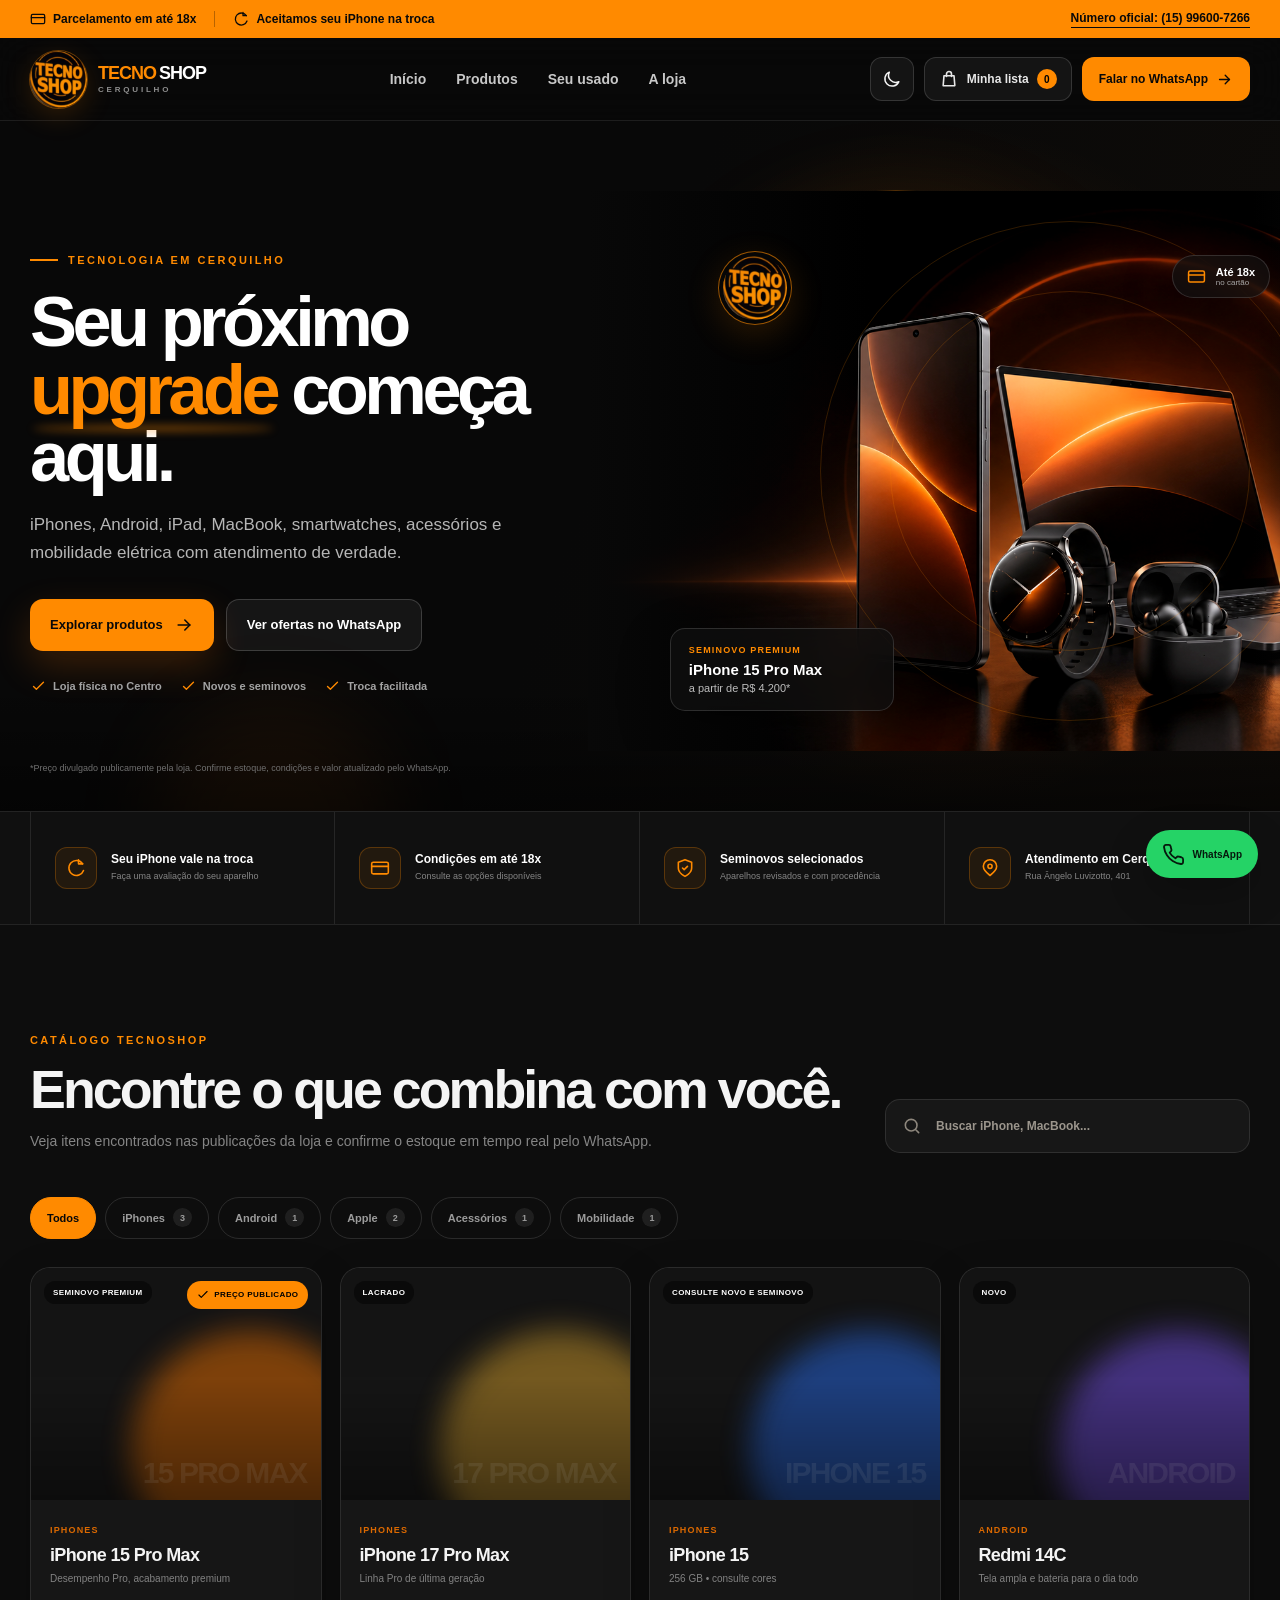
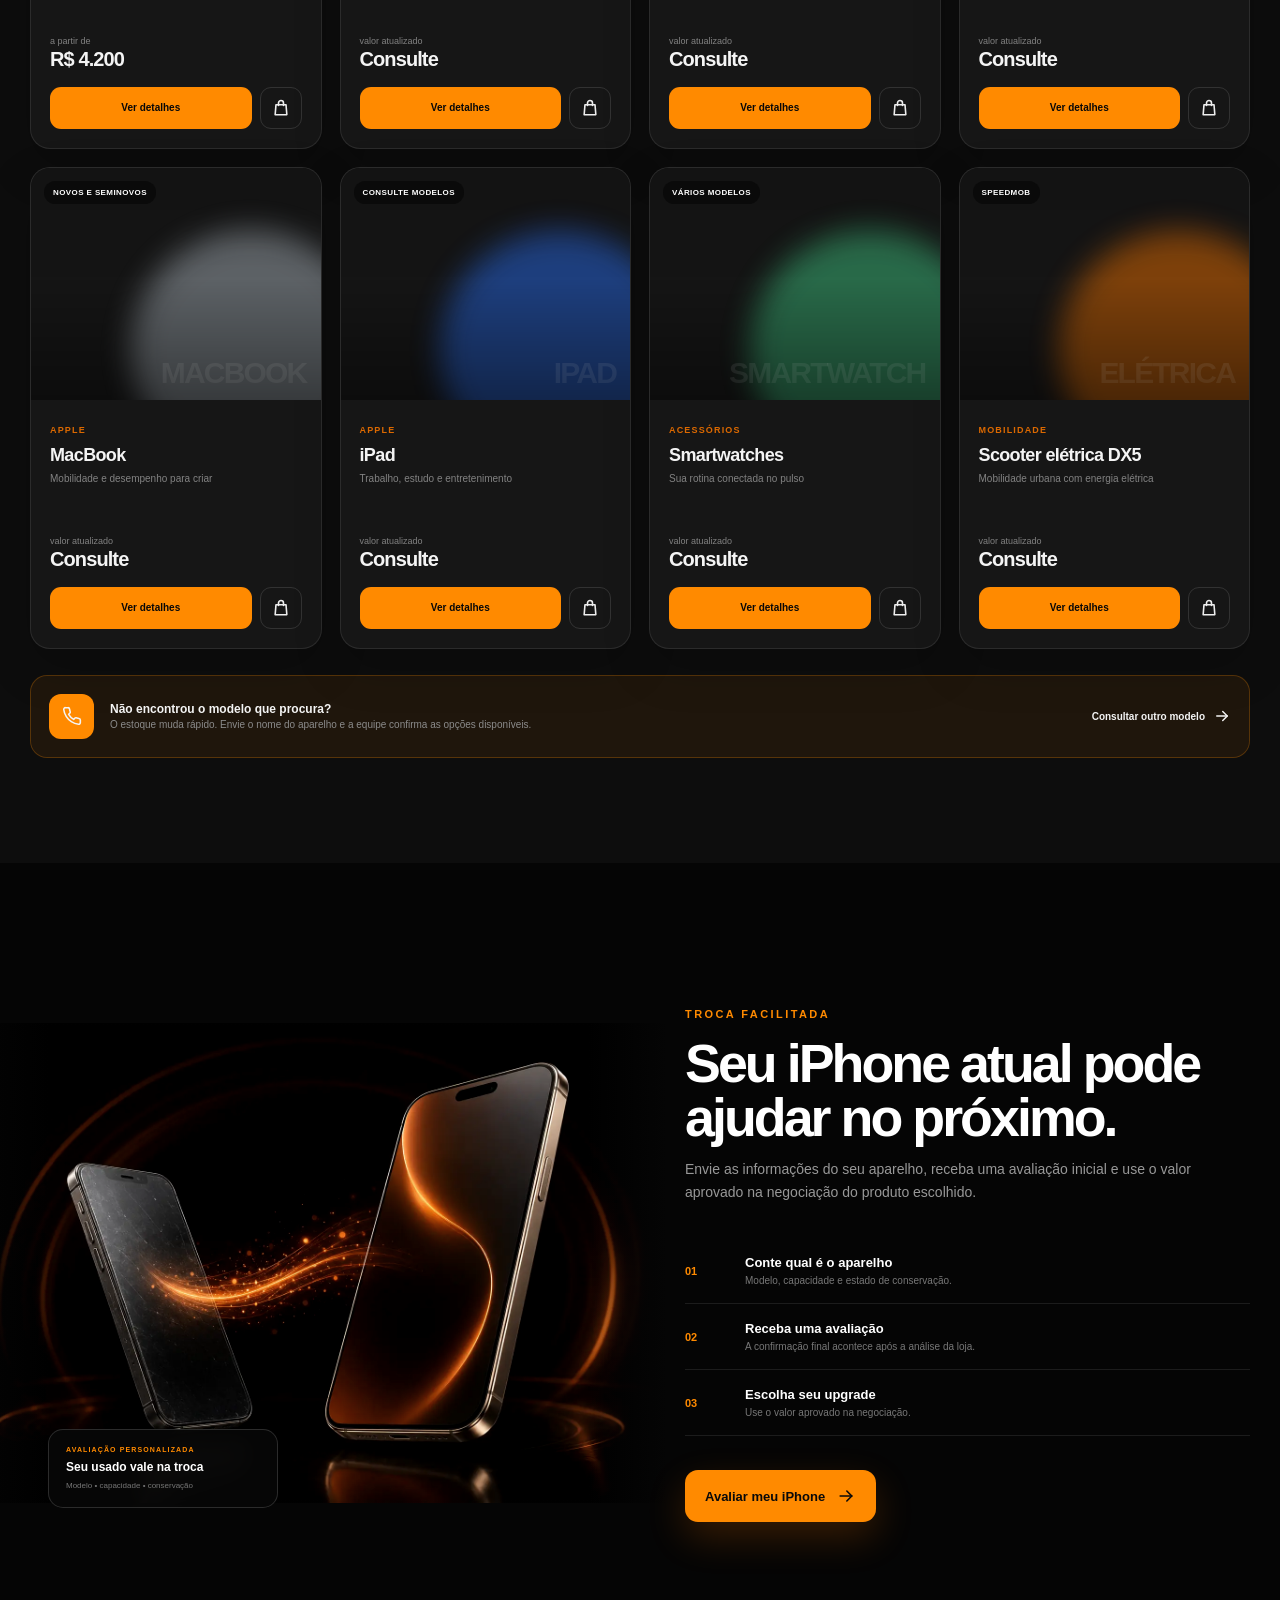
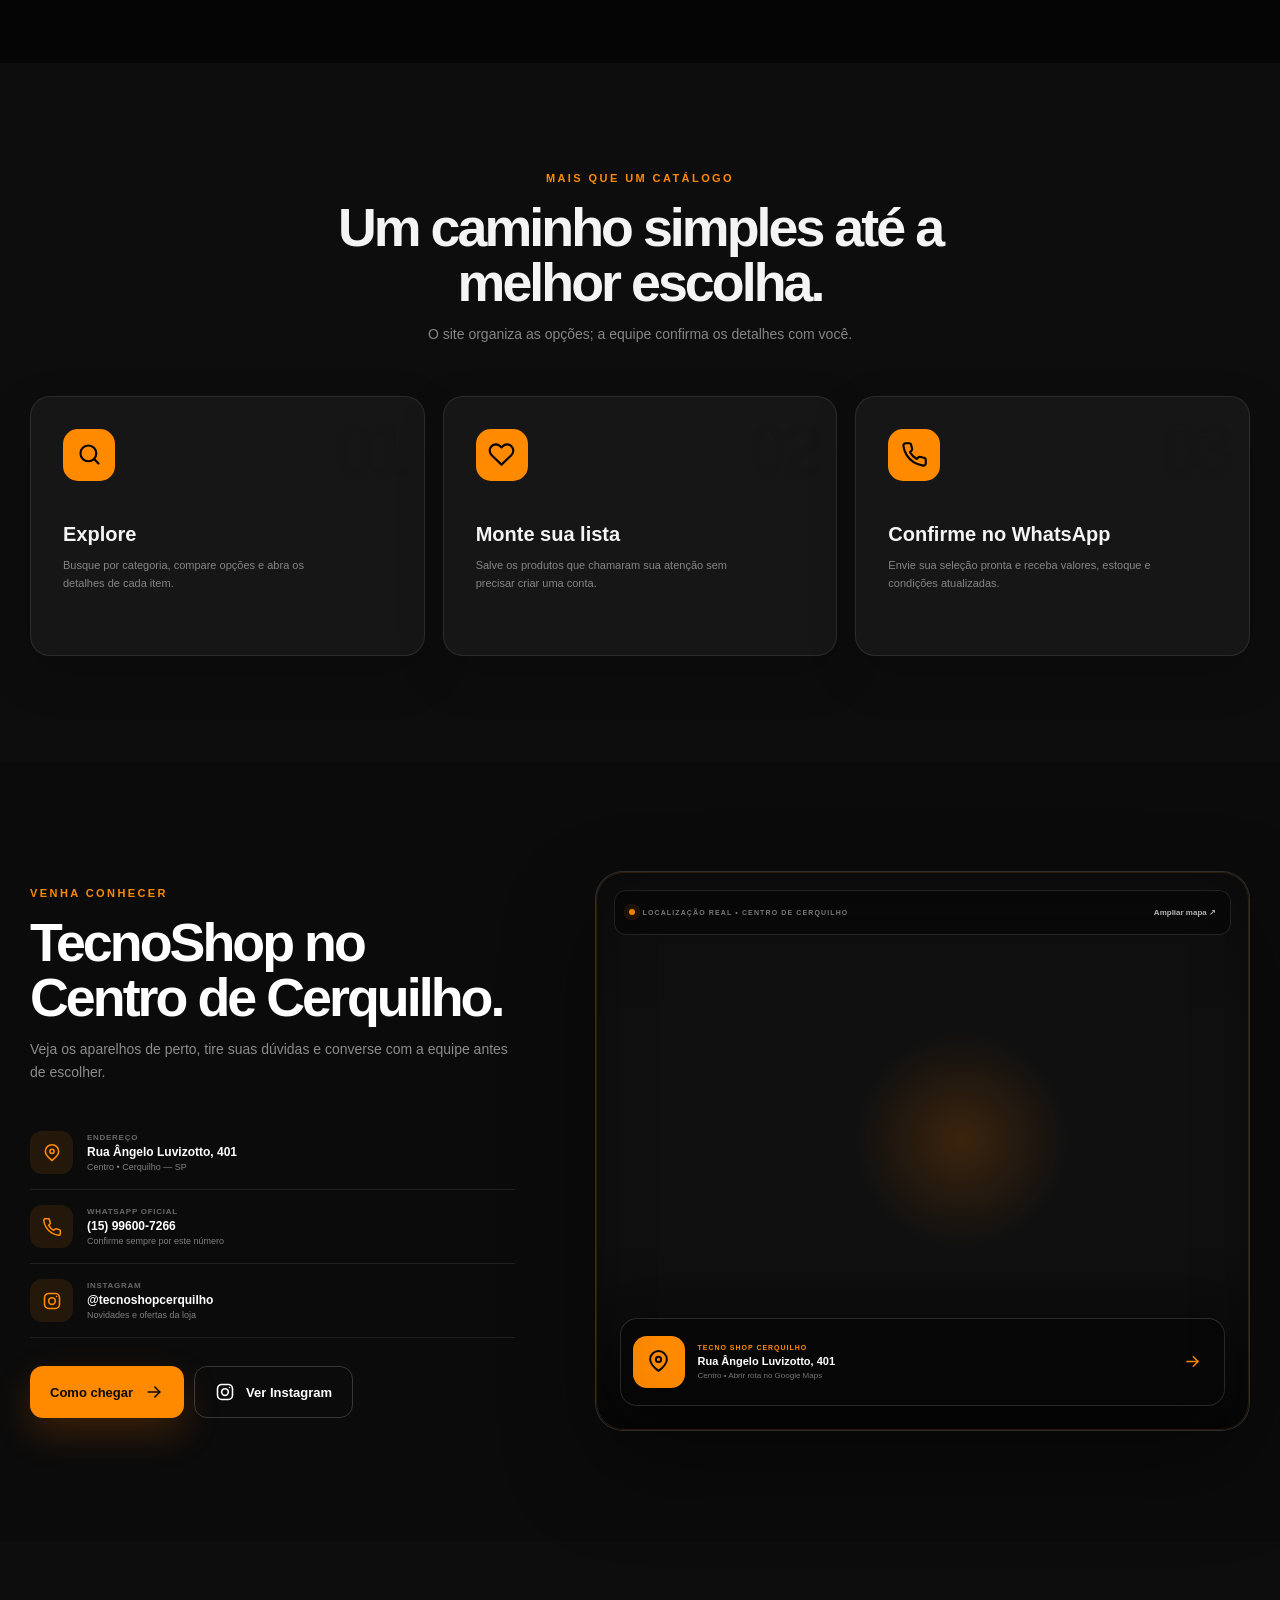
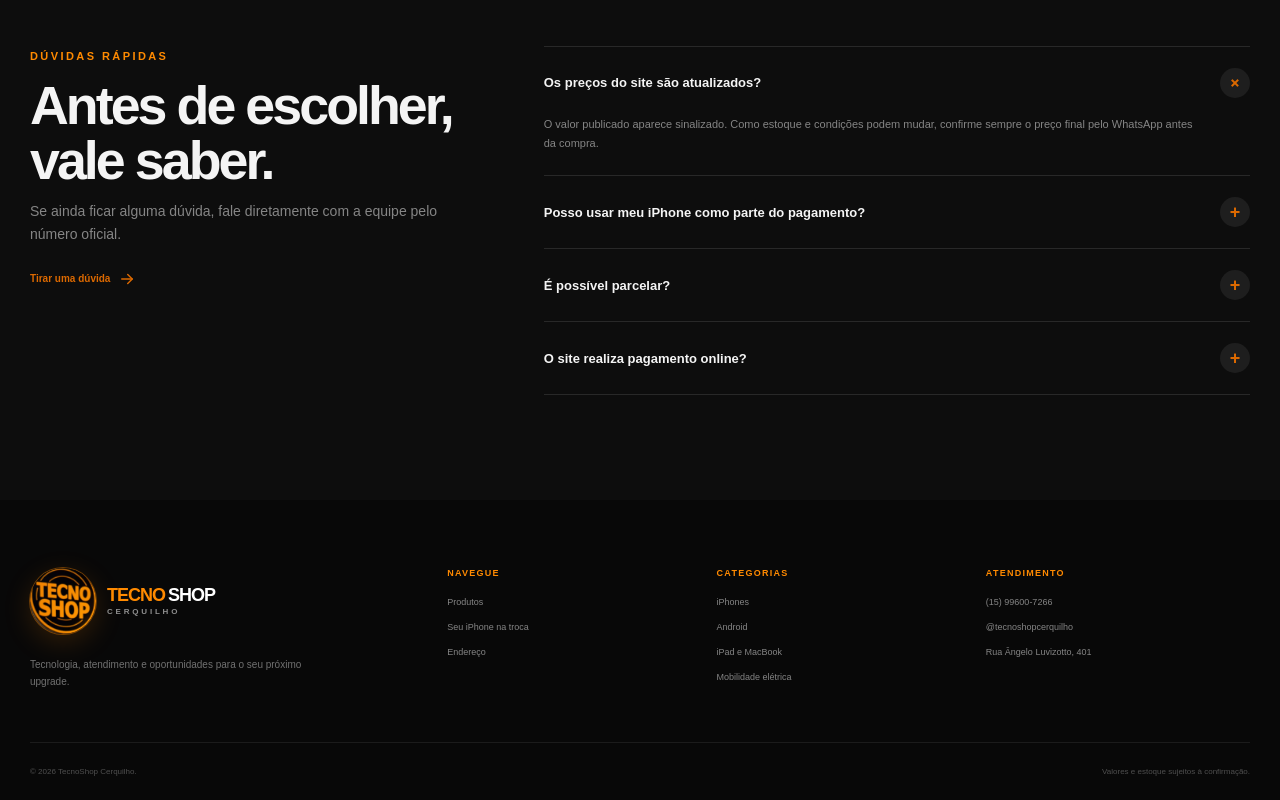
==== index.html @ cf36156b "Site inicial da TecnoShop" ====
<!DOCTYPE html>
<html lang="pt-BR">
<head>
  <meta charset="UTF-8">
  <meta name="viewport" content="width=device-width, initial-scale=1.0">
  <meta name="description" content="Catálogo TecnoShop Cerquilho: iPhones, Android, MacBook, iPad, acessórios e mobilidade elétrica.">
  <meta name="theme-color" content="#080808">
  <title>TecnoShop Cerquilho | Tecnologia e acessórios</title>
  <link rel="icon" href="assets/tecnoshop-logo.png">
  <script>try{document.documentElement.dataset.theme=localStorage.getItem("tecnoshop-color-theme")||"dark"}catch(e){document.documentElement.dataset.theme="dark"}</script>
  <link rel="stylesheet" href="tecnoshop.css">
  <script src="config.js"></script>
  <script src="theme.js" defer></script>
  <script src="tecnoshop.js" defer></script>
</head>
<body>
  <main>
    <div class="top-strip">
      <div class="container top-strip-inner">
        <span><i class="icon" data-icon="card" data-size="16"></i> Parcelamento em até 18x</span>
        <span class="top-strip-divider"></span>
        <span><i class="icon" data-icon="refresh" data-size="16"></i> Aceitamos seu iPhone na troca</span>
        <a href="https://wa.me/5515996007266" data-whatsapp="Olá! Vim pelo site da TecnoShop Cerquilho." target="_blank" rel="noreferrer">Número oficial: (15) 99600-7266</a>
      </div>
    </div>

    <header class="site-header">
      <div class="container header-inner">
        <a class="brand" href="#inicio" aria-label="TecnoShop Cerquilho - início">
          <img src="assets/tecnoshop-logo.png" alt="TecnoShop">
          <span><strong>TECNO</strong><b>SHOP</b><small>CERQUILHO</small></span>
        </a>
        <nav class="desktop-nav" aria-label="Navegação principal">
          <a href="#inicio">Início</a><a href="#produtos">Produtos</a><a href="#troca">Seu usado</a><a href="#loja">A loja</a>
        </nav>
        <div class="header-actions">
          <button class="theme-toggle" data-theme-toggle type="button" aria-label="Alternar tema"><span data-theme-icon></span><span class="visually-hidden" data-theme-label>Modo escuro</span></button>
          <button class="quote-button" id="openQuote" type="button" aria-label="Abrir lista com 0 itens">
            <i class="icon" data-icon="bag"></i><span>Minha lista</span><b data-quote-count>0</b>
          </button>
          <a class="header-whatsapp" href="https://wa.me/5515996007266" data-whatsapp="Olá! Vim pelo site da TecnoShop Cerquilho." target="_blank" rel="noreferrer">Falar no WhatsApp <i class="icon" data-icon="arrow" data-size="17"></i></a>
          <button class="menu-button" id="openMenu" type="button" aria-label="Abrir menu"><i class="icon" data-icon="menu" data-size="24"></i></button>
        </div>
      </div>
    </header>

    <section class="hero" id="inicio">
      <div class="hero-glow hero-glow-one"></div><div class="hero-glow hero-glow-two"></div>
      <div class="container hero-grid">
        <div class="hero-copy">
          <div class="eyebrow"><span></span> TECNOLOGIA EM CERQUILHO</div>
          <h1>Seu próximo <em>upgrade</em> começa aqui.</h1>
          <p>iPhones, Android, iPad, MacBook, smartwatches, acessórios e mobilidade elétrica com atendimento de verdade.</p>
          <div class="hero-actions">
            <a class="button button-primary" href="#produtos">Explorar produtos <i class="icon" data-icon="arrow"></i></a>
            <a class="button button-ghost" href="https://wa.me/5515996007266" data-whatsapp="Olá! Gostaria de saber quais ofertas estão disponíveis hoje na TecnoShop Cerquilho." target="_blank" rel="noreferrer">Ver ofertas no WhatsApp</a>
          </div>
          <div class="hero-proof">
            <span><i class="icon" data-icon="check" data-size="17"></i> Loja física no Centro</span>
            <span><i class="icon" data-icon="check" data-size="17"></i> Novos e seminovos</span>
            <span><i class="icon" data-icon="check" data-size="17"></i> Troca facilitada</span>
          </div>
        </div>
        <div class="hero-visual" role="img" aria-label="Seleção de produtos de tecnologia">
          <div class="hero-orbit orbit-one"></div><div class="hero-orbit orbit-two"></div>
          <div class="hero-logo-seal"><img src="assets/tecnoshop-logo.png" alt=""></div>
          <img class="hero-products" src="assets/hero-products.png" alt="Smartphone, notebook, relógio, fones e scooter elétrica">
          <div class="floating-card floating-price"><small>Seminovo premium</small><strong>iPhone 15 Pro Max</strong><span>a partir de R$ 4.200*</span></div>
          <div class="floating-card floating-finance"><i class="icon" data-icon="card" data-size="19"></i><span><b>Até 18x</b><small>no cartão</small></span></div>
        </div>
      </div>
      <div class="container hero-footnote">*Preço divulgado publicamente pela loja. Confirme estoque, condições e valor atualizado pelo WhatsApp.</div>
    </section>

    <section class="benefits-bar" aria-label="Diferenciais">
      <div class="container benefits-grid">
        <div><span class="benefit-icon"><i class="icon" data-icon="refresh"></i></span><p><strong>Seu iPhone vale na troca</strong><small>Faça uma avaliação do seu aparelho</small></p></div>
        <div><span class="benefit-icon"><i class="icon" data-icon="card"></i></span><p><strong>Condições em até 18x</strong><small>Consulte as opções disponíveis</small></p></div>
        <div><span class="benefit-icon"><i class="icon" data-icon="shield"></i></span><p><strong>Seminovos selecionados</strong><small>Aparelhos revisados e com procedência</small></p></div>
        <div><span class="benefit-icon"><i class="icon" data-icon="pin"></i></span><p><strong>Atendimento em Cerquilho</strong><small>Rua Ângelo Luvizotto, 401</small></p></div>
      </div>
    </section>

    <section class="catalog-section" id="produtos">
      <div class="container">
        <div class="section-heading catalog-heading">
          <div><span class="section-kicker">CATÁLOGO TECNOSHOP</span><h2>Encontre o que combina com você.</h2><p>Veja itens encontrados nas publicações da loja e confirme o estoque em tempo real pelo WhatsApp.</p></div>
          <div class="search-box" role="search">
            <i class="icon" data-icon="search"></i>
            <input id="productSearch" type="search" placeholder="Buscar iPhone, MacBook..." aria-label="Buscar produtos">
            <button id="clearSearch" type="button" aria-label="Limpar busca" hidden><i class="icon" data-icon="close" data-size="17"></i></button>
          </div>
        </div>
        <div class="category-tabs" id="categoryTabs" role="tablist" aria-label="Filtrar produtos por categoria"></div>
        <div class="product-grid" id="productGrid" aria-live="polite"></div>
        <div class="empty-state" id="emptyState" hidden>
          <i class="icon" data-icon="search" data-size="30"></i><h3>Nenhum produto encontrado</h3><p>Tente outro termo ou volte para todos os produtos.</p><button id="showAllProducts" type="button">Ver todos</button>
        </div>
        <div class="catalog-note">
          <span><i class="icon" data-icon="phone"></i></span>
          <p><strong>Não encontrou o modelo que procura?</strong> O estoque muda rápido. Envie o nome do aparelho e a equipe confirma as opções disponíveis.</p>
          <a href="https://wa.me/5515996007266" data-whatsapp="Olá! Não encontrei o modelo que procuro no catálogo. Podem me ajudar?" target="_blank" rel="noreferrer">Consultar outro modelo <i class="icon" data-icon="arrow" data-size="18"></i></a>
        </div>
      </div>
    </section>

    <section class="trade-section" id="troca">
      <div class="container trade-grid">
        <div class="trade-art trade-photo">
          <div class="trade-visual-frame">
            <img class="trade-visual-image" src="assets/trade-upgrade-premium.webp" alt="iPhone usado sendo trocado por um novo iPhone premium">
          </div>
          <div class="trade-badge"><small>AVALIAÇÃO PERSONALIZADA</small><strong>Seu usado vale na troca</strong><span>Modelo • capacidade • conservação</span></div>
        </div>
        <div class="trade-copy">
          <span class="section-kicker">TROCA FACILITADA</span><h2>Seu iPhone atual pode ajudar no próximo.</h2>
          <p>Envie as informações do seu aparelho, receba uma avaliação inicial e use o valor aprovado na negociação do produto escolhido.</p>
          <ol class="trade-steps">
            <li><b>01</b><span><strong>Conte qual é o aparelho</strong><small>Modelo, capacidade e estado de conservação.</small></span></li>
            <li><b>02</b><span><strong>Receba uma avaliação</strong><small>A confirmação final acontece após a análise da loja.</small></span></li>
            <li><b>03</b><span><strong>Escolha seu upgrade</strong><small>Use o valor aprovado na negociação.</small></span></li>
          </ol>
          <a class="button button-primary" href="https://wa.me/5515996007266" data-whatsapp="Olá! Quero avaliar meu iPhone para usar na troca. Meu modelo é: " target="_blank" rel="noreferrer">Avaliar meu iPhone <i class="icon" data-icon="arrow"></i></a>
        </div>
      </div>
    </section>

    <section class="experience-section">
      <div class="container">
        <div class="section-heading centered"><span class="section-kicker">MAIS QUE UM CATÁLOGO</span><h2>Um caminho simples até a melhor escolha.</h2><p>O site organiza as opções; a equipe confirma os detalhes com você.</p></div>
        <div class="experience-grid">
          <article><span>01</span><div class="experience-icon"><i class="icon" data-icon="search" data-size="27"></i></div><h3>Explore</h3><p>Busque por categoria, compare opções e abra os detalhes de cada item.</p></article>
          <article><span>02</span><div class="experience-icon"><i class="icon" data-icon="heart" data-size="27"></i></div><h3>Monte sua lista</h3><p>Salve os produtos que chamaram sua atenção sem precisar criar uma conta.</p></article>
          <article><span>03</span><div class="experience-icon"><i class="icon" data-icon="phone" data-size="27"></i></div><h3>Confirme no WhatsApp</h3><p>Envie sua seleção pronta e receba valores, estoque e condições atualizadas.</p></article>
        </div>
      </div>
    </section>

    <section class="store-section" id="loja">
      <div class="container store-grid">
        <div class="store-copy">
          <span class="section-kicker">VENHA CONHECER</span><h2>TecnoShop no Centro de Cerquilho.</h2><p>Veja os aparelhos de perto, tire suas dúvidas e converse com a equipe antes de escolher.</p>
          <div class="store-details">
            <div><span><i class="icon" data-icon="pin"></i></span><p><small>Endereço</small><strong>Rua Ângelo Luvizotto, 401</strong><b>Centro • Cerquilho — SP</b></p></div>
            <div><span><i class="icon" data-icon="phone"></i></span><p><small>WhatsApp oficial</small><strong>(15) 99600-7266</strong><b>Confirme sempre por este número</b></p></div>
            <div><span><i class="icon" data-icon="instagram"></i></span><p><small>Instagram</small><strong>@tecnoshopcerquilho</strong><b>Novidades e ofertas da loja</b></p></div>
          </div>
          <div class="store-actions">
            <a class="button button-primary" href="https://www.google.com/maps/search/?api=1&amp;query=Rua%20%C3%82ngelo%20Luvizotto%2C%20401%2C%20Cerquilho%20SP" target="_blank" rel="noreferrer">Como chegar <i class="icon" data-icon="arrow"></i></a>
            <a class="button button-dark-outline" href="https://www.instagram.com/tecnoshopcerquilho/" target="_blank" rel="noreferrer"><i class="icon" data-icon="instagram"></i> Ver Instagram</a>
          </div>
        </div>
        <div class="map-card" aria-label="Mapa da localização da TecnoShop no Centro de Cerquilho">
          <iframe class="real-map" title="Mapa da TecnoShop Cerquilho" src="https://www.google.com/maps?q=Rua%20%C3%82ngelo%20Luvizotto%2C%20401%2C%20Centro%2C%20Cerquilho%20SP&amp;z=16&amp;output=embed" loading="lazy" referrerpolicy="no-referrer-when-downgrade"></iframe>
          <div class="map-tone"></div>
          <div class="map-topbar"><span><i></i> LOCALIZAÇÃO REAL • CENTRO DE CERQUILHO</span><a href="https://www.google.com/maps/search/?api=1&amp;query=Rua%20%C3%82ngelo%20Luvizotto%2C%20401%2C%20Cerquilho%20SP" target="_blank" rel="noreferrer">Ampliar mapa ↗</a></div>
          <a class="map-location-card" href="https://www.google.com/maps/dir/?api=1&amp;destination=Rua%20%C3%82ngelo%20Luvizotto%2C%20401%2C%20Cerquilho%20SP" target="_blank" rel="noreferrer">
            <span><i class="icon" data-icon="pin" data-size="25"></i></span>
            <div><small>TECNO SHOP CERQUILHO</small><strong>Rua Ângelo Luvizotto, 401</strong><b>Centro • Abrir rota no Google Maps</b></div>
            <i class="icon location-arrow" data-icon="arrow" data-size="19"></i>
          </a>
        </div>
      </div>
    </section>

    <section class="faq-section">
      <div class="container faq-grid">
        <div class="faq-intro"><span class="section-kicker">DÚVIDAS RÁPIDAS</span><h2>Antes de escolher, vale saber.</h2><p>Se ainda ficar alguma dúvida, fale diretamente com a equipe pelo número oficial.</p><a href="https://wa.me/5515996007266" data-whatsapp="Olá! Tenho uma dúvida sobre os produtos da TecnoShop." target="_blank" rel="noreferrer">Tirar uma dúvida <i class="icon" data-icon="arrow" data-size="18"></i></a></div>
        <div class="faq-list">
          <details open><summary>Os preços do site são atualizados?<span>+</span></summary><p>O valor publicado aparece sinalizado. Como estoque e condições podem mudar, confirme sempre o preço final pelo WhatsApp antes da compra.</p></details>
          <details><summary>Posso usar meu iPhone como parte do pagamento?<span>+</span></summary><p>Sim. A loja aceita iPhone na troca. O valor depende do modelo, capacidade e estado do aparelho após avaliação.</p></details>
          <details><summary>É possível parcelar?<span>+</span></summary><p>A TecnoShop divulga parcelamento em até 18x. As condições finais variam conforme o produto e a forma de pagamento.</p></details>
          <details><summary>O site realiza pagamento online?<span>+</span></summary><p>Esta versão funciona como catálogo e cria sua lista de interesse. Pagamento, retirada ou entrega são combinados diretamente com a loja.</p></details>
        </div>
      </div>
    </section>

    <footer class="site-footer">
      <div class="container footer-main">
        <div class="footer-brand"><a class="brand brand-footer" href="#inicio"><img src="assets/tecnoshop-logo.png" alt="TecnoShop"><span><strong>TECNO</strong><b>SHOP</b><small>CERQUILHO</small></span></a><p>Tecnologia, atendimento e oportunidades para o seu próximo upgrade.</p></div>
        <div><h3>Navegue</h3><a href="#produtos">Produtos</a><a href="#troca">Seu iPhone na troca</a><a href="#loja">Endereço</a></div>
        <div><h3>Categorias</h3><a href="#produtos" data-category-link="iPhones">iPhones</a><a href="#produtos" data-category-link="Android">Android</a><a href="#produtos" data-category-link="Apple">iPad e MacBook</a><a href="#produtos" data-category-link="Mobilidade">Mobilidade elétrica</a></div>
        <div><h3>Atendimento</h3><a href="https://wa.me/5515996007266" data-whatsapp="Olá! Vim pelo site da TecnoShop Cerquilho." target="_blank" rel="noreferrer">(15) 99600-7266</a><a href="https://www.instagram.com/tecnoshopcerquilho/" target="_blank" rel="noreferrer">@tecnoshopcerquilho</a><span>Rua Ângelo Luvizotto, 401</span></div>
      </div>
      <div class="container footer-bottom"><span>© 2026 TecnoShop Cerquilho.</span><span>Valores e estoque sujeitos à confirmação.</span></div>
    </footer>

    <button class="floating-whatsapp" type="button" data-open-whatsapp="Olá! Vim pelo site da TecnoShop Cerquilho." aria-label="Falar com a TecnoShop pelo WhatsApp"><i class="icon" data-icon="phone" data-size="23"></i><span>WhatsApp</span></button>
    <div class="mobile-bottom-bar">
      <a href="#produtos"><i class="icon" data-icon="search" data-size="19"></i><span>Produtos</span></a>
      <button id="openQuoteMobile" type="button"><span class="mobile-bag"><i class="icon" data-icon="bag" data-size="20"></i><b data-quote-count hidden>0</b></span><span>Minha lista</span></button>
      <a href="https://wa.me/5515996007266" data-whatsapp="Olá! Vim pelo site da TecnoShop Cerquilho." target="_blank" rel="noreferrer"><i class="icon" data-icon="phone" data-size="19"></i><span>WhatsApp</span></a>
    </div>

    <div class="overlay" id="menuOverlay" role="presentation" hidden>
      <aside class="mobile-menu" role="dialog" aria-modal="true" aria-label="Menu">
        <div class="drawer-head"><span>Menu</span><button type="button" data-close="menu" aria-label="Fechar menu"><i class="icon" data-icon="close"></i></button></div>
        <nav aria-label="Menu móvel"><a href="#inicio">Início <i class="icon" data-icon="arrow"></i></a><a href="#produtos">Produtos <i class="icon" data-icon="arrow"></i></a><a href="#troca">Seu usado na troca <i class="icon" data-icon="arrow"></i></a><a href="#loja">A loja <i class="icon" data-icon="arrow"></i></a></nav>
        <a class="button button-primary" href="https://wa.me/5515996007266" data-whatsapp="Olá! Vim pelo site da TecnoShop Cerquilho." target="_blank" rel="noreferrer">Falar no WhatsApp <i class="icon" data-icon="arrow"></i></a>
      </aside>
    </div>

    <div class="overlay" id="quoteOverlay" role="presentation" hidden>
      <aside class="quote-drawer" role="dialog" aria-modal="true" aria-label="Minha lista de interesse">
        <div class="drawer-head"><div><span>Minha lista</span><small id="quoteSummary">0 produtos</small></div><button type="button" data-close="quote" aria-label="Fechar lista"><i class="icon" data-icon="close"></i></button></div>
        <div class="quote-body" id="quoteBody"></div>
        <div class="quote-footer"><p><i class="icon" data-icon="check" data-size="16"></i> Você não paga nada pelo site. A loja confirma todos os detalhes.</p><a class="button button-primary disabled" id="sendQuote" href="https://wa.me/5515996007266" target="_blank" rel="noreferrer">Enviar lista no WhatsApp <i class="icon" data-icon="arrow"></i></a></div>
      </aside>
    </div>

    <div class="overlay product-overlay" id="productOverlay" role="presentation" hidden>
      <section class="product-modal" role="dialog" aria-modal="true" aria-labelledby="modal-product-title">
        <button class="modal-close" type="button" data-close="product" aria-label="Fechar detalhes"><i class="icon" data-icon="close"></i></button>
        <div class="modal-image" id="modalImage"></div>
        <div class="modal-content">
          <span class="modal-category" id="modalCategory"></span><h2 id="modal-product-title">Detalhes do produto</h2><p id="modalDescription"></p><ul id="modalSpecs"></ul>
          <div class="modal-price"><small id="modalPriceLabel"></small><strong id="modalPrice"></strong><span>Estoque, valor e condições sujeitos à confirmação.</span></div>
          <div class="modal-actions"><a class="button button-primary" id="modalWhatsApp" href="https://wa.me/5515996007266" target="_blank" rel="noreferrer">Quero este produto <i class="icon" data-icon="arrow"></i></a><button id="modalAdd" type="button">Adicionar à lista</button></div>
        </div>
      </section>
    </div>

    <div class="toast" id="toast" role="status" aria-live="polite" hidden><i class="icon" data-icon="check" data-size="18"></i><span id="toastMessage"></span></div>
  </main>
</body>
</html>
---- tecnoshop.css ----
/* TecnoShop Cerquilho — CSS puro, sem frameworks */

:root {
  --ink: #080808;
  --ink2: #121212;
  --paper: #f3eee6;
  --paper2: #fffdf8;
  --orange: #ff8a00;
  --orange2: #ffb13b;
  --orange-deep: #dc6900;
  --muted: #756f67;
}

* { box-sizing: border-box; }
html { scroll-behavior: smooth; scroll-padding-top: 90px; }
body { margin: 0; background: var(--ink); color: var(--ink); font-family: Arial, Helvetica, sans-serif; -webkit-font-smoothing: antialiased; }
body.modal-open { overflow: hidden; }
[hidden] { display: none !important; }
.icon { display: inline-flex; align-items: center; justify-content: center; flex: 0 0 auto; }
.icon svg { display: block; }
button, input, a { font: inherit; }
button, a { -webkit-tap-highlight-color: transparent; }
button { border: 0; }
a { color: inherit; text-decoration: none; }
img { max-width: 100%; }
.container { width: min(1220px, calc(100% - 48px)); margin-inline: auto; }

.top-strip { position: relative; z-index: 40; background: var(--orange); color: #090909; font-size: 12px; font-weight: 800; }
.top-strip-inner { min-height: 38px; display: flex; align-items: center; gap: 18px; }
.top-strip-inner span, .top-strip-inner a { display: inline-flex; align-items: center; gap: 7px; }
.top-strip-inner a { margin-left: auto; border-bottom: 1px solid currentColor; padding-bottom: 2px; }
.top-strip-divider { width: 1px; height: 16px; background: rgba(0,0,0,.28); }

.site-header { position: sticky; top: 0; z-index: 35; border-bottom: 1px solid rgba(255,255,255,.09); background: rgba(8,8,8,.88); backdrop-filter: blur(18px); }
.header-inner { min-height: 82px; display: flex; align-items: center; justify-content: space-between; gap: 30px; }
.brand { display: inline-flex; align-items: center; gap: 11px; flex: 0 0 auto; color: white; }
.brand img { width: 57px; height: 57px; border-radius: 50%; object-fit: cover; box-shadow: 0 0 0 1px rgba(255,138,0,.38), 0 8px 28px rgba(255,138,0,.17); }
.brand > span { display: grid; grid-template-columns: auto auto; grid-template-rows: auto auto; column-gap: 3px; font-size: 18px; line-height: 1; letter-spacing: -.055em; }
.brand strong, .brand b { font-weight: 900; }
.brand strong { color: var(--orange); }
.brand b { color: white; }
.brand small { grid-column: 1/-1; margin-top: 4px; color: #8e8e8e; font-size: 8px; font-weight: 800; letter-spacing: .35em; }
.desktop-nav { display: flex; align-items: center; gap: 30px; color: #c8c8c8; font-size: 14px; font-weight: 700; }
.desktop-nav a { position: relative; padding-block: 31px; transition: color .18s ease; }
.desktop-nav a::after { position: absolute; right: 0; bottom: 22px; left: 0; height: 2px; background: var(--orange); content: ""; transform: scaleX(0); transition: transform .18s ease; }
.desktop-nav a:hover { color: white; }
.desktop-nav a:hover::after { transform: scaleX(1); }
.header-actions { display: flex; align-items: center; gap: 10px; }
.quote-button { min-height: 44px; display: inline-flex; align-items: center; gap: 8px; padding: 0 14px; border: 1px solid rgba(255,255,255,.14); border-radius: 12px; background: rgba(255,255,255,.055); color: #e8e8e8; cursor: pointer; font-size: 12px; font-weight: 800; }
.quote-button:hover { border-color: rgba(255,138,0,.55); background: rgba(255,138,0,.09); }
.quote-button b { min-width: 20px; height: 20px; display: grid; place-items: center; border-radius: 50%; background: var(--orange); color: black; font-size: 10px; }
.header-whatsapp { min-height: 44px; display: inline-flex; align-items: center; gap: 8px; padding: 0 17px; border-radius: 12px; background: var(--orange); color: #080808; font-size: 12px; font-weight: 900; transition: .18s ease; }
.header-whatsapp:hover { background: var(--orange2); transform: translateY(-2px); }
.header-whatsapp svg, .button svg, .catalog-note a svg, .faq-intro a svg { transition: transform .18s ease; }
.header-whatsapp:hover svg, .button:hover svg, .catalog-note a:hover svg, .faq-intro a:hover svg { transform: translateX(3px); }
.menu-button { width: 44px; height: 44px; display: none; place-items: center; border: 1px solid rgba(255,255,255,.14); border-radius: 12px; background: transparent; color: white; cursor: pointer; }

.hero { position: relative; min-height: 690px; display: flex; flex-direction: column; justify-content: center; overflow: hidden; background: radial-gradient(circle at 74% 50%, rgba(255,119,0,.14), transparent 34%), linear-gradient(110deg,#080808 0%,#080808 47%,#0f0c09 100%); color: white; }
.hero::after { position: absolute; right: 0; bottom: 0; left: 0; height: 130px; background: linear-gradient(transparent,rgba(0,0,0,.48)); content: ""; pointer-events: none; }
.hero-glow { position: absolute; border-radius: 50%; pointer-events: none; }
.hero-glow-one { top: 10%; right: 12%; width: 460px; height: 460px; border: 1px solid rgba(255,138,0,.28); box-shadow: inset 0 0 90px rgba(255,138,0,.08),0 0 90px rgba(255,138,0,.08); }
.hero-glow-two { bottom: -130px; left: 12%; width: 240px; height: 240px; background: rgba(255,119,0,.08); filter: blur(40px); }
.hero-grid { position: relative; z-index: 2; min-height: 590px; display: grid; grid-template-columns: .9fr 1.1fr; align-items: center; gap: 16px; padding-block: 54px 38px; }
.hero-copy { position: relative; z-index: 4; max-width: 610px; animation: hero-in .65s cubic-bezier(.2,.8,.2,1) both; }
.eyebrow, .section-kicker { display: inline-flex; align-items: center; gap: 10px; color: var(--orange); font-size: 11px; font-weight: 900; letter-spacing: .22em; }
.eyebrow span { width: 28px; height: 2px; background: var(--orange); }
.hero h1 { max-width: 610px; margin: 22px 0 20px; font-size: clamp(52px,5.5vw,80px); line-height: .96; letter-spacing: -.064em; font-weight: 900; }
.hero h1 em { position: relative; color: var(--orange); font-style: normal; }
.hero h1 em::after { position: absolute; right: 2px; bottom: -2px; left: 2px; height: 5px; border-radius: 50%; background: var(--orange); content: ""; opacity: .55; filter: blur(4px); }
.hero-copy > p { max-width: 550px; margin: 0; color: #b6b6b6; font-size: 17px; line-height: 1.65; }
.hero-actions { display: flex; align-items: center; gap: 12px; margin-top: 32px; }
.button { min-height: 52px; display: inline-flex; align-items: center; justify-content: center; gap: 11px; padding: 0 20px; border-radius: 13px; cursor: pointer; font-size: 13px; font-weight: 900; transition: .18s ease; }
.button:hover { transform: translateY(-2px); }
.button-primary { background: var(--orange); color: #090909; box-shadow: 0 15px 38px rgba(255,122,0,.2); }
.button-primary:hover { background: var(--orange2); }
.button-ghost { border: 1px solid rgba(255,255,255,.17); background: rgba(255,255,255,.055); color: white; }
.button-ghost:hover { border-color: rgba(255,138,0,.6); background: rgba(255,138,0,.1); }
.button-dark-outline { border: 1px solid rgba(255,255,255,.18); color: white; }
.button-dark-outline:hover { border-color: var(--orange); color: var(--orange); }
.hero-proof { display: flex; flex-wrap: wrap; gap: 18px; margin-top: 27px; color: #a3a3a3; font-size: 11px; font-weight: 700; }
.hero-proof span { display: inline-flex; align-items: center; gap: 6px; }
.hero-proof svg { color: var(--orange); }
.hero-visual { position: relative; min-width: 0; height: 560px; margin-right: -120px; overflow: hidden; animation: visual-in .9s .12s cubic-bezier(.2,.8,.2,1) both; }
.hero-visual::after { position: absolute; inset: 0; background: linear-gradient(90deg,#080808 0%,rgba(8,8,8,.65) 12%,transparent 36%,transparent 85%,#080808 100%); content: ""; pointer-events: none; }
.hero-products { width: 100%; height: 100%; display: block; object-fit: cover; object-position: 72% center; transform: scale(1.06); filter: saturate(1.04) contrast(1.04); }
.hero-logo-seal { position: absolute; z-index: 3; top: 60px; left: 130px; width: 74px; height: 74px; padding: 4px; border: 1px solid rgba(255,138,0,.6); border-radius: 50%; background: rgba(7,7,7,.72); box-shadow: 0 10px 35px rgba(255,138,0,.16); backdrop-filter: blur(10px); }
.hero-logo-seal img { width: 100%; height: 100%; border-radius: 50%; object-fit: cover; }
.hero-orbit { position: absolute; z-index: 2; border: 1px solid rgba(255,138,0,.18); border-radius: 50%; }
.orbit-one { top: 30px; right: 50px; width: 500px; height: 500px; }
.orbit-two { top: 100px; right: 120px; width: 360px; height: 360px; }
.floating-card { position: absolute; z-index: 4; border: 1px solid rgba(255,255,255,.14); background: rgba(15,15,15,.74); box-shadow: 0 20px 50px rgba(0,0,0,.35); color: white; backdrop-filter: blur(16px); }
.floating-price { bottom: 40px; left: 82px; width: 224px; display: flex; flex-direction: column; padding: 16px 18px; border-radius: 15px; }
.floating-price small { color: var(--orange); font-size: 9px; font-weight: 900; letter-spacing: .13em; text-transform: uppercase; }
.floating-price strong { margin-top: 6px; font-size: 15px; }
.floating-price span { margin-top: 4px; color: #bdbdbd; font-size: 11px; }
.floating-finance { top: 64px; right: 100px; display: flex; align-items: center; gap: 10px; padding: 10px 14px; border-radius: 999px; }
.floating-finance svg { color: var(--orange); }
.floating-finance span { display: flex; flex-direction: column; }
.floating-finance b { font-size: 11px; }
.floating-finance small { color: #a8a8a8; font-size: 8px; }
.hero-footnote { position: relative; z-index: 3; margin-top: -26px; padding-bottom: 22px; color: #6f6f6f; font-size: 9px; }

.benefits-bar { position: relative; z-index: 5; border-block: 1px solid rgba(255,255,255,.08); background: #101010; color: white; }
.benefits-grid { min-height: 112px; display: grid; grid-template-columns: repeat(4,1fr); }
.benefits-grid > div { display: flex; align-items: center; gap: 14px; padding: 20px 24px; border-right: 1px solid rgba(255,255,255,.09); }
.benefits-grid > div:first-child { border-left: 1px solid rgba(255,255,255,.09); }
.benefit-icon { width: 42px; height: 42px; display: grid; place-items: center; flex: 0 0 auto; border: 1px solid rgba(255,138,0,.26); border-radius: 12px; background: rgba(255,138,0,.08); color: var(--orange); }
.benefits-grid p { display: flex; flex-direction: column; gap: 4px; margin: 0; }
.benefits-grid strong { font-size: 12px; }
.benefits-grid small { color: #858585; font-size: 9px; line-height: 1.45; }

.catalog-section { padding: 105px 0; background: var(--paper); }
.section-heading { display: flex; align-items: flex-end; justify-content: space-between; gap: 34px; }
.section-heading h2, .trade-copy h2, .store-copy h2, .faq-intro h2 { margin: 14px 0 13px; font-size: clamp(36px,4.2vw,56px); line-height: 1.02; letter-spacing: -.055em; font-weight: 900; }
.section-heading p, .trade-copy > p, .store-copy > p, .faq-intro > p { max-width: 630px; margin: 0; color: var(--muted); font-size: 14px; line-height: 1.65; }
.search-box { width: min(365px,100%); min-height: 54px; display: flex; align-items: center; gap: 12px; flex: 0 0 auto; padding: 0 16px; border: 1px solid rgba(13,13,13,.12); border-radius: 15px; background: var(--paper2); box-shadow: 0 10px 30px rgba(20,14,6,.04); }
.search-box:focus-within { border-color: rgba(255,138,0,.7); box-shadow: 0 0 0 4px rgba(255,138,0,.09); }
.search-box svg { flex: 0 0 auto; color: #8e877d; }
.search-box input { min-width: 0; flex: 1; border: 0; outline: 0; background: transparent; color: var(--ink); font-size: 12px; font-weight: 700; }
.search-box input::placeholder { color: #9b958c; }
.search-box button { width: 28px; height: 28px; display: grid; place-items: center; border-radius: 50%; background: #ece7df; color: #6e675e; cursor: pointer; }
.category-tabs { display: flex; align-items: center; gap: 9px; margin: 44px 0 28px; overflow-x: auto; scrollbar-width: none; }
.category-tabs::-webkit-scrollbar { display: none; }
.category-tabs button { min-height: 42px; display: inline-flex; align-items: center; gap: 8px; flex: 0 0 auto; padding: 0 16px; border: 1px solid rgba(10,10,10,.11); border-radius: 999px; background: transparent; color: #5e5952; cursor: pointer; font-size: 11px; font-weight: 800; }
.category-tabs button small { min-width: 19px; height: 19px; display: grid; place-items: center; border-radius: 50%; background: rgba(0,0,0,.07); font-size: 9px; }
.category-tabs button.active, .category-tabs button:hover { border-color: var(--ink); background: var(--ink); color: white; }
.category-tabs button.active small { background: var(--orange); color: black; }
.product-grid { display: grid; grid-template-columns: repeat(4,minmax(0,1fr)); gap: 18px; }
.product-card { min-width: 0; overflow: hidden; border: 1px solid rgba(12,12,12,.1); border-radius: 20px; background: var(--paper2); box-shadow: 0 16px 45px rgba(25,17,6,.05); transition: .22s ease; }
.product-card:hover { border-color: rgba(255,138,0,.46); box-shadow: 0 25px 60px rgba(25,17,6,.11); transform: translateY(-6px); }
.product-image { position: relative; width: 100%; height: 232px; display: block; overflow: hidden; background: #151515; cursor: pointer; text-align: left; }
.product-image::after { position: absolute; inset: 0; z-index: 2; background: linear-gradient(180deg,rgba(0,0,0,.08),transparent 48%,rgba(0,0,0,.4)); content: ""; pointer-events: none; }
.product-image img { position: relative; z-index: 1; width: 100%; height: 100%; display: block; object-fit: cover; opacity: .9; mix-blend-mode: luminosity; transition: .35s ease; }
.product-card:hover .product-image img { transform: scale(1.055); opacity: 1; mix-blend-mode: normal; }
.product-image img.image-error { opacity: 0; }
.visual-accent { position: absolute; right: -50px; bottom: -70px; width: 240px; height: 240px; border-radius: 50%; filter: blur(15px); opacity: .45; }
.accent-orange { background:#ff7900; }.accent-gold { background:#e8ad2f; }.accent-blue { background:#2b74ff; }.accent-violet { background:#7e56ff; }.accent-silver { background:#b6c0c9; }.accent-green { background:#43d38b; }
.visual-word { position: absolute; z-index: 0; right: 14px; bottom: 10px; color: rgba(255,255,255,.11); font-size: 30px; font-weight: 900; letter-spacing: -.06em; }
.condition-pill, .verified-pill { position: absolute; z-index: 3; top: 13px; display: inline-flex; align-items: center; gap: 4px; padding: 7px 9px; border-radius: 999px; font-size: 8px; font-weight: 900; letter-spacing: .05em; text-transform: uppercase; }
.condition-pill { left: 13px; background: rgba(8,8,8,.78); color: white; backdrop-filter: blur(10px); }
.verified-pill { right: 13px; background: var(--orange); color: black; }
.product-content { padding: 19px; }
.product-category, .modal-category { color: var(--orange-deep); font-size: 9px; font-weight: 900; letter-spacing: .13em; text-transform: uppercase; }
.product-content h3 { margin: 8px 0 5px; font-size: 18px; letter-spacing: -.035em; }
.product-content > p { min-height: 34px; margin: 0; color: #827c73; font-size: 10px; line-height: 1.55; }
.product-price { min-height: 52px; display: flex; flex-direction: column; justify-content: flex-end; margin-top: 14px; }
.product-price small { color: #8b847b; font-size: 9px; }
.product-price strong { margin-top: 2px; font-size: 20px; letter-spacing: -.045em; }
.product-actions { display: grid; grid-template-columns: 1fr 42px; gap: 8px; margin-top: 16px; }
.details-button, .add-button { min-height: 42px; border-radius: 11px; cursor: pointer; font-size: 10px; font-weight: 900; transition: .18s ease; }
.details-button { background: var(--ink); color: white; }
.details-button:hover { background: var(--orange); color: black; }
.add-button { display: grid; place-items: center; border: 1px solid rgba(10,10,10,.12); background: transparent; color: var(--ink); }
.add-button:hover, .add-button.added { border-color: var(--orange); background: rgba(255,138,0,.11); color: var(--orange-deep); }
.empty-state { min-height: 330px; display: flex; flex-direction: column; align-items: center; justify-content: center; border: 1px dashed rgba(10,10,10,.18); border-radius: 22px; background: rgba(255,255,255,.38); text-align: center; }
.empty-state svg { color: var(--orange); }.empty-state h3 { margin: 15px 0 7px; }.empty-state p { margin: 0; color: var(--muted); font-size: 12px; }
.empty-state button, .quote-empty button { margin-top: 17px; padding: 10px 16px; border-radius: 10px; background: var(--ink); color: white; cursor: pointer; font-size: 10px; font-weight: 900; }
.catalog-note { display: grid; grid-template-columns: 45px 1fr auto; align-items: center; gap: 16px; margin-top: 26px; padding: 18px; border: 1px solid rgba(255,138,0,.25); border-radius: 17px; background: rgba(255,138,0,.08); }
.catalog-note > span { width: 45px; height: 45px; display: grid; place-items: center; border-radius: 12px; background: var(--orange); }
.catalog-note p { display: flex; flex-direction: column; gap: 3px; margin: 0; color: #6f675d; font-size: 10px; }.catalog-note p strong { color: var(--ink); font-size: 12px; }
.catalog-note a, .faq-intro a { display: inline-flex; align-items: center; gap: 8px; font-size: 10px; font-weight: 900; }

.trade-section { padding: 110px 0; overflow: hidden; background: #090909; color: white; }
.trade-grid { display: grid; grid-template-columns: 1fr 1fr; align-items: center; gap: 90px; }
.trade-art { position: relative; min-height: 560px; display: flex; align-items: center; justify-content: center; gap: 20px; }
.trade-badge { position: absolute; z-index: 4; right: 5px; bottom: 72px; padding: 15px 17px; border: 1px solid rgba(255,255,255,.14); border-radius: 14px; background: rgba(20,20,20,.82); color: #969696; font-size: 9px; line-height: 1.45; backdrop-filter: blur(12px); }.trade-badge b { color: var(--orange); font-size: 12px; }
.trade-copy { position: relative; z-index: 3; }.trade-copy > p { color: #989898; }
.trade-steps { display: grid; margin: 34px 0; padding: 0; list-style: none; }.trade-steps li { display: grid; grid-template-columns: 45px 1fr; align-items: center; gap: 15px; padding: 17px 0; border-bottom: 1px solid rgba(255,255,255,.09); }.trade-steps li > b { color: var(--orange); font-size: 11px; }.trade-steps li span { display: flex; flex-direction: column; gap: 5px; }.trade-steps strong { font-size: 13px; }.trade-steps small { color: #777; font-size: 10px; }

.experience-section { padding: 105px 0; background: #ece6dc; }
.section-heading.centered { display: block; max-width: 720px; margin: 0 auto 50px; text-align: center; }.section-heading.centered p { margin-inline: auto; }
.experience-grid { display: grid; grid-template-columns: repeat(3,1fr); gap: 18px; }
.experience-grid article { position: relative; min-height: 260px; padding: 32px; overflow: hidden; border: 1px solid rgba(10,10,10,.1); border-radius: 20px; background: var(--paper2); transition: .2s ease; }.experience-grid article:hover { border-color: rgba(255,138,0,.52); transform: translateY(-5px); }
.experience-grid article > span { position: absolute; top: 17px; right: 20px; color: rgba(10,10,10,.07); font-size: 72px; line-height: 1; font-weight: 900; letter-spacing: -.08em; }
.experience-icon { width: 52px; height: 52px; display: grid; place-items: center; border-radius: 15px; background: var(--orange); color: black; }
.experience-grid h3 { margin: 42px 0 10px; font-size: 20px; }.experience-grid p { max-width: 280px; margin: 0; color: var(--muted); font-size: 11px; line-height: 1.7; }

.store-section { padding: 110px 0; background: #0b0b0b; color: white; }
.store-grid { display: grid; grid-template-columns: .85fr 1.15fr; align-items: center; gap: 80px; }.store-copy > p { color: #8c8c8c; }
.store-details { display: grid; margin-top: 32px; }.store-details > div { display: grid; grid-template-columns: 43px 1fr; align-items: center; gap: 14px; padding: 15px 0; border-bottom: 1px solid rgba(255,255,255,.09); }.store-details > div > span { width: 43px; height: 43px; display: grid; place-items: center; border-radius: 12px; background: rgba(255,138,0,.1); color: var(--orange); }.store-details p { display: flex; flex-direction: column; gap: 3px; margin: 0; }.store-details small { color: #686868; font-size: 8px; font-weight: 800; letter-spacing: .09em; text-transform: uppercase; }.store-details strong { font-size: 12px; }.store-details b { color: #7e7e7e; font-size: 9px; font-weight: 500; }
.store-actions { display: flex; gap: 10px; margin-top: 28px; }
.map-card { position:relative; min-height:560px; overflow:hidden; border:1px solid rgba(255,255,255,.13); border-radius:28px; background:#101010; box-shadow:0 38px 90px rgba(0,0,0,.38); isolation:isolate; }
.map-card::after { position:absolute; z-index:5; inset:0; border:1px solid rgba(255,138,0,.13); border-radius:inherit; box-shadow:inset 0 0 55px rgba(0,0,0,.35); content:""; pointer-events:none; }
.real-map { position:absolute; z-index:1; inset:-3%; width:106%; height:106%; border:0; filter:grayscale(1) invert(.92) sepia(.08) saturate(.55) brightness(.66) contrast(1.18); opacity:.78; transition:filter .35s ease,transform .6s cubic-bezier(.2,.8,.2,1); }
.map-card:hover .real-map { filter:grayscale(.88) invert(.9) sepia(.12) saturate(.7) brightness(.72) contrast(1.14); transform:scale(1.018); }
.map-tone { position:absolute; z-index:2; inset:0; background:radial-gradient(circle at 56% 48%,rgba(255,126,0,.18),transparent 23%),linear-gradient(180deg,rgba(5,5,5,.24),transparent 30%,transparent 66%,rgba(5,5,5,.78)); pointer-events:none; }
.map-topbar { position:absolute; z-index:4; top:18px; right:18px; left:18px; min-height:45px; display:flex; align-items:center; justify-content:space-between; gap:18px; padding:0 14px; border:1px solid rgba(255,255,255,.12); border-radius:12px; background:rgba(8,8,8,.78); color:#7b7b7b; backdrop-filter:blur(14px); }
.map-topbar span { display:flex; align-items:center; gap:8px; font-size:7px; font-weight:900; letter-spacing:.16em; }
.map-topbar span i { width:6px; height:6px; border-radius:50%; background:var(--orange); box-shadow:0 0 0 5px rgba(255,138,0,.1); }
.map-topbar a { color:#bdbdbd; font-size:8px; font-weight:900; transition:color .18s ease; }.map-topbar a:hover { color:var(--orange); }
.map-location-card { position:absolute; z-index:4; right:24px; bottom:24px; left:24px; min-height:88px; display:grid; grid-template-columns:52px 1fr 35px; align-items:center; gap:13px; padding:12px 14px 12px 12px; border:1px solid rgba(255,255,255,.15); border-radius:17px; background:rgba(7,7,7,.88); box-shadow:0 20px 55px rgba(0,0,0,.48); backdrop-filter:blur(17px); transition:border-color .2s ease,transform .2s ease; }
.map-location-card:hover { border-color:rgba(255,138,0,.5); transform:translateY(-3px); }
.map-location-card>span { width:52px;height:52px;display:grid;place-items:center;border-radius:14px;background:var(--orange);color:#080808; }
.map-location-card>div { min-width:0;display:flex;flex-direction:column;gap:4px; }.map-location-card small { color:var(--orange);font-size:7px;font-weight:900;letter-spacing:.14em; }.map-location-card strong { overflow:hidden;font-size:11px;text-overflow:ellipsis;white-space:nowrap; }.map-location-card b { color:#777;font-size:8px;font-weight:500; }
.location-arrow { color:var(--orange);transition:transform .2s ease; }.map-location-card:hover .location-arrow { transform:translateX(4px); }

.faq-section { padding: 105px 0; background: var(--paper); }.faq-grid { display: grid; grid-template-columns: .75fr 1.25fr; gap: 90px; }.faq-intro a { margin-top: 23px; color: var(--orange-deep); }
.faq-list { border-top: 1px solid rgba(10,10,10,.14); }.faq-list details { border-bottom: 1px solid rgba(10,10,10,.14); }.faq-list summary { min-height: 72px; display: flex; align-items: center; justify-content: space-between; gap: 20px; cursor: pointer; font-size: 13px; font-weight: 800; list-style: none; }.faq-list summary::-webkit-details-marker { display:none; }.faq-list summary span { width: 30px; height: 30px; display: grid; place-items: center; flex: 0 0 auto; border-radius: 50%; background: rgba(10,10,10,.07); color: var(--orange-deep); font-size: 18px; transition: transform .18s ease; }.faq-list details[open] summary span { transform: rotate(45deg); }.faq-list details p { max-width: 680px; margin: -4px 45px 22px 0; color: var(--muted); font-size: 11px; line-height: 1.75; }

.site-footer { background:#080808; color:white; }.footer-main { display:grid; grid-template-columns:1.7fr 1fr 1fr 1.25fr; gap:58px; padding-block:68px 52px; }.brand-footer img { width:66px; height:66px; }.footer-brand p { max-width:300px; margin:18px 0 0; color:#717171; font-size:10px; line-height:1.7; }.footer-main > div:not(.footer-brand) { display:flex; flex-direction:column; align-items:flex-start; gap:12px; }.footer-main h3 { margin:0 0 6px; color:var(--orange); font-size:9px; letter-spacing:.14em; text-transform:uppercase; }.footer-main > div:not(.footer-brand) a,.footer-main > div:not(.footer-brand) span { color:#858585; font-size:9px; line-height:1.45; }.footer-main > div:not(.footer-brand) a:hover { color:white; }.footer-bottom { min-height:58px; display:flex; align-items:center; justify-content:space-between; border-top:1px solid rgba(255,255,255,.08); color:#4f4f4f; font-size:8px; }
.floating-whatsapp { position:fixed; z-index:28; right:22px; bottom:22px; min-height:48px; display:flex; align-items:center; gap:8px; padding:0 16px; border-radius:999px; background:#25d366; color:#06190d; box-shadow:0 15px 42px rgba(0,0,0,.24); cursor:pointer; font-size:10px; font-weight:900; transition:.18s ease; }.floating-whatsapp:hover { transform:translateY(-3px); }.mobile-bottom-bar { display:none; }

.overlay { position:fixed; z-index:80; inset:0; display:flex; justify-content:flex-end; background:rgba(0,0,0,.72); backdrop-filter:blur(6px); animation:fade-in .18s ease both; }
.quote-drawer,.mobile-menu { width:min(430px,100%); height:100%; display:flex; flex-direction:column; background:#f8f4ed; color:var(--ink); animation:drawer-in .26s cubic-bezier(.2,.8,.2,1) both; }
.drawer-head { min-height:82px; display:flex; align-items:center; justify-content:space-between; gap:20px; padding:0 24px; border-bottom:1px solid rgba(10,10,10,.1); }.drawer-head > div { display:flex; flex-direction:column; gap:3px; }.drawer-head span { font-size:17px; font-weight:900; letter-spacing:-.03em; }.drawer-head small { color:var(--muted); font-size:9px; }.drawer-head button,.modal-close { width:39px; height:39px; display:grid; place-items:center; border-radius:50%; background:rgba(10,10,10,.07); color:var(--ink); cursor:pointer; }
.quote-body { flex:1; overflow-y:auto; padding:12px 24px 24px; }.quote-item { display:grid; grid-template-columns:68px 1fr 30px; align-items:center; gap:13px; padding:13px 0; border-bottom:1px solid rgba(10,10,10,.09); }.quote-thumb { width:68px; height:68px; overflow:hidden; border-radius:12px; background:#181818; }.quote-thumb img { width:100%; height:100%; object-fit:cover; }.quote-item > div:nth-child(2) { min-width:0; display:flex; flex-direction:column; gap:3px; }.quote-item small { overflow:hidden; color:var(--orange-deep); font-size:7px; font-weight:900; text-overflow:ellipsis; text-transform:uppercase; white-space:nowrap; }.quote-item strong { overflow:hidden; font-size:11px; text-overflow:ellipsis; white-space:nowrap; }.quote-item span { color:var(--muted); font-size:9px; }.quote-item > button { width:30px; height:30px; display:grid; place-items:center; border-radius:50%; background:transparent; color:#9b958d; cursor:pointer; }
.quote-empty { min-height:62vh; display:flex; flex-direction:column; align-items:center; justify-content:center; text-align:center; }.quote-empty > span { width:60px; height:60px; display:grid; place-items:center; border-radius:18px; background:rgba(255,138,0,.12); color:var(--orange-deep); }.quote-empty h3 { margin:18px 0 7px; }.quote-empty p { max-width:270px; margin:0; color:var(--muted); font-size:10px; line-height:1.6; }
.quote-footer { padding:17px 24px 23px; border-top:1px solid rgba(10,10,10,.1); background:#fffdf8; }.quote-footer p { display:flex; align-items:center; gap:7px; margin:0 0 12px; color:var(--muted); font-size:8px; }.quote-footer p svg { color:var(--orange-deep); }.quote-footer .button { width:100%; }.quote-footer .button.disabled { pointer-events:none; opacity:.45; }
.mobile-menu { width:min(370px,100%); padding-bottom:26px; }.mobile-menu nav { display:flex; flex:1; flex-direction:column; padding:18px 24px; }.mobile-menu nav a { min-height:58px; display:flex; align-items:center; justify-content:space-between; border-bottom:1px solid rgba(10,10,10,.1); font-size:15px; font-weight:800; }.mobile-menu > .button { margin-inline:24px; }
.product-overlay { align-items:center; justify-content:center; padding:24px; }.product-modal { position:relative; width:min(900px,100%); max-height:min(690px,calc(100vh - 48px)); display:grid; grid-template-columns:1.03fr .97fr; overflow:hidden; border:1px solid rgba(255,255,255,.12); border-radius:25px; background:#f8f4ed; box-shadow:0 40px 120px rgba(0,0,0,.5); animation:modal-in .24s cubic-bezier(.2,.8,.2,1) both; }.modal-close { position:absolute; z-index:5; top:15px; right:15px; background:rgba(8,8,8,.78); color:white; backdrop-filter:blur(8px); }.modal-image { position:relative; min-height:540px; overflow:hidden; background:#121212; }.modal-image::after { position:absolute; inset:0; z-index:2; background:linear-gradient(180deg,transparent,rgba(0,0,0,.4)); content:""; }.modal-image img { position:relative; z-index:1; width:100%; height:100%; min-height:540px; display:block; object-fit:cover; }.modal-image .visual-word { font-size:44px; }.modal-image-note { position:absolute; z-index:3; bottom:14px; left:16px; color:rgba(255,255,255,.62); font-size:7px; letter-spacing:.1em; text-transform:uppercase; }
.modal-content { display:flex; flex-direction:column; justify-content:center; padding:46px 40px; overflow-y:auto; }.modal-content h2 { margin:10px 0 12px; font-size:36px; line-height:1; letter-spacing:-.055em; }.modal-content > p { margin:0; color:var(--muted); font-size:11px; line-height:1.7; }.modal-content ul { display:grid; gap:9px; margin:22px 0; padding:0; list-style:none; }.modal-content li { display:flex; align-items:center; gap:8px; color:#514c45; font-size:10px; }.modal-content li svg { color:var(--orange-deep); }.modal-price { display:flex; flex-direction:column; padding:16px 0; border-block:1px solid rgba(10,10,10,.1); }.modal-price small { color:var(--muted); font-size:9px; }.modal-price strong { margin:3px 0 5px; font-size:24px; letter-spacing:-.045em; }.modal-price span { color:#9c958b; font-size:7px; }.modal-actions { display:grid; gap:9px; margin-top:20px; }.modal-actions .button { width:100%; }.modal-actions > button { min-height:48px; display:flex; align-items:center; justify-content:center; gap:8px; border:1px solid rgba(10,10,10,.12); border-radius:12px; background:transparent; cursor:pointer; font-size:10px; font-weight:900; }.modal-actions > button.selected { border-color:rgba(255,138,0,.45); background:rgba(255,138,0,.11); color:var(--orange-deep); }
.toast { position:fixed; z-index:100; bottom:24px; left:50%; min-height:44px; display:flex; align-items:center; gap:8px; padding:0 15px; border:1px solid rgba(255,255,255,.14); border-radius:999px; background:#111; color:white; box-shadow:0 15px 50px rgba(0,0,0,.32); font-size:10px; font-weight:800; transform:translateX(-50%); animation:toast-in .22s ease both; }.toast svg { color:var(--orange); }

@keyframes hero-in { from { opacity:0; transform:translateY(18px); } to { opacity:1; transform:none; } }
@keyframes visual-in { from { opacity:0; transform:translateX(25px); } to { opacity:1; transform:none; } }
@keyframes fade-in { from { opacity:0; } to { opacity:1; } }
@keyframes drawer-in { from { transform:translateX(100%); } to { transform:none; } }
@keyframes modal-in { from { opacity:0; transform:translateY(16px) scale(.98); } to { opacity:1; transform:none; } }
@keyframes toast-in { from { opacity:0; transform:translate(-50%,8px); } to { opacity:1; transform:translate(-50%,0); } }

@media (max-width:1120px) {
  .desktop-nav { gap:18px; }.header-whatsapp { display:none; }.hero-visual { margin-right:-180px; }.product-grid { grid-template-columns:repeat(3,minmax(0,1fr)); }.benefits-grid { grid-template-columns:repeat(2,1fr); }.benefits-grid > div:nth-child(-n+2) { border-bottom:1px solid rgba(255,255,255,.09); }.trade-grid,.store-grid { gap:45px; }.trade-art { transform:scale(.88); }
}

@media (max-width:900px) {
  .desktop-nav { display:none; }.menu-button { display:grid; }.hero { min-height:auto; }.hero-grid { grid-template-columns:1fr; padding-top:78px; }.hero-copy { max-width:660px; }.hero-visual { height:480px; margin:-25px -80px 0 0; }.hero-visual::after { background:linear-gradient(90deg,#080808 0%,rgba(8,8,8,.35) 20%,transparent 45%,#080808 100%); }.hero-logo-seal { left:100px; }.floating-price { left:70px; }.catalog-heading { align-items:stretch; flex-direction:column; }.search-box { width:100%; }.product-grid { grid-template-columns:repeat(2,minmax(0,1fr)); }.trade-grid,.store-grid,.faq-grid { grid-template-columns:1fr; }.trade-art { order:2; margin-top:-35px; }.experience-grid { grid-template-columns:1fr; }.experience-grid article { min-height:220px; }.store-grid,.faq-grid { gap:55px; }.footer-main { grid-template-columns:1.5fr 1fr 1fr; }.footer-main > div:last-child { grid-column:2/4; }
}

@media (max-width:680px) {
  .container { width:min(100% - 30px,1220px); }.top-strip-inner { min-height:33px; justify-content:center; font-size:9px; }.top-strip-inner > span:nth-of-type(2),.top-strip-inner .top-strip-divider,.top-strip-inner a { display:none; }.header-inner { min-height:71px; }.brand img { width:49px; height:49px; }.brand > span { font-size:16px; }.quote-button { width:43px; height:43px; min-height:0; display:grid; place-items:center; padding:0; }.quote-button span,.quote-button b { display:none; }
  .hero-grid { padding-top:58px; }.hero h1 { margin-top:18px; font-size:clamp(45px,14vw,66px); }.hero-copy > p { font-size:14px; }.hero-actions { align-items:stretch; flex-direction:column; }.hero-actions .button { width:100%; }.hero-proof { gap:9px 14px; }.hero-visual { height:370px; margin:4px -85px 0 -70px; }.hero-logo-seal { top:50px; left:95px; width:59px; height:59px; }.floating-price { bottom:28px; left:88px; width:190px; }.floating-finance { top:45px; right:82px; }.hero-footnote { margin-top:-9px; padding-bottom:17px; line-height:1.45; }
  .benefits-grid { grid-template-columns:1fr; }.benefits-grid > div,.benefits-grid > div:first-child { min-height:82px; padding:15px 3px; border-right:0; border-bottom:1px solid rgba(255,255,255,.09); border-left:0; }.catalog-section,.experience-section,.store-section,.faq-section,.trade-section { padding:75px 0; }.section-heading h2,.trade-copy h2,.store-copy h2,.faq-intro h2 { font-size:39px; }.category-tabs { margin-right:-15px; padding-right:15px; }.product-grid { grid-template-columns:1fr; }.product-image { height:285px; }.product-content { padding:21px; }.catalog-note { grid-template-columns:42px 1fr; }.catalog-note > span { width:42px; height:42px; }.catalog-note a { grid-column:1/-1; padding-top:5px; }
  .trade-art { min-height:440px; margin:-25px -52px -55px; transform:scale(.73); }.trade-steps li { grid-template-columns:38px 1fr; }.experience-grid article { min-height:230px; padding:27px; }.map-card { min-height:460px; border-radius:21px; }.map-topbar { top:12px; right:12px; left:12px; }.map-location-card { right:13px; bottom:13px; left:13px; }.store-actions { align-items:stretch; flex-direction:column; }.faq-grid { gap:42px; }.faq-list summary { min-height:68px; font-size:12px; }
  .footer-main { grid-template-columns:1fr 1fr; gap:38px 25px; }.footer-brand { grid-column:1/-1; }.footer-main > div:last-child { grid-column:1/-1; }.footer-bottom { min-height:75px; align-items:flex-start; flex-direction:column; justify-content:center; gap:6px; padding-bottom:68px; }.floating-whatsapp { display:none; }
  .mobile-bottom-bar { position:fixed; z-index:29; right:0; bottom:0; left:0; height:64px; display:grid; grid-template-columns:repeat(3,1fr); border-top:1px solid rgba(255,255,255,.13); background:rgba(10,10,10,.94); color:white; backdrop-filter:blur(16px); }.mobile-bottom-bar a,.mobile-bottom-bar button { display:flex; align-items:center; justify-content:center; flex-direction:column; gap:4px; background:transparent; color:#b2b2b2; font-size:8px; font-weight:800; }.mobile-bottom-bar a:last-child { background:var(--orange); color:black; }.mobile-bag { position:relative; }.mobile-bag b { position:absolute; top:-6px; right:-9px; width:16px; height:16px; display:grid; place-items:center; border-radius:50%; background:var(--orange); color:black; font-size:7px; }
  .product-overlay { align-items:flex-end; padding:0; }.product-modal { max-height:94vh; grid-template-columns:1fr; overflow-y:auto; border-right:0; border-bottom:0; border-left:0; border-radius:23px 23px 0 0; }.modal-image,.modal-image img { min-height:280px; height:280px; }.modal-content { padding:28px 22px 30px; overflow:visible; }.modal-content h2 { font-size:31px; }.toast { bottom:76px; }
}

@media (prefers-reduced-motion:reduce) {
  html { scroll-behavior:auto; }
  *,*::before,*::after { animation-duration:.01ms !important; animation-iteration-count:1 !important; scroll-behavior:auto !important; transition-duration:.01ms !important; }
}

/* Nova apresentação da troca — imagem real, sem halo ou brilho artificial */
.trade-section { background:#050505; }
.trade-art.trade-photo {
  min-height:580px;
  display:block;
  isolation:isolate;
  transform:none;
}
.trade-visual-frame {
  position:absolute;
  z-index:1;
  inset:-20px -72px -20px -82px;
  overflow:hidden;
}
.trade-visual-frame::after {
  position:absolute;
  inset:0;
  background:
    linear-gradient(90deg,#050505 0,transparent 14%,transparent 89%,#050505 100%),
    linear-gradient(180deg,#050505 0,transparent 12%,transparent 88%,#050505 100%);
  content:"";
  pointer-events:none;
}
.trade-visual-image {
  width:100%;
  height:100%;
  display:block;
  object-fit:contain;
  object-position:center;
  filter:contrast(1.035) saturate(.94);
}
.trade-photo .trade-badge {
  z-index:4;
  right:auto;
  bottom:45px;
  left:18px;
  min-width:230px;
  display:flex;
  align-items:flex-start;
  flex-direction:column;
  gap:4px;
  padding:15px 17px;
  border:1px solid rgba(255,255,255,.15);
  border-radius:15px;
  background:rgba(8,8,8,.82);
  box-shadow:none;
  backdrop-filter:blur(12px);
}
.trade-photo .trade-badge small { color:var(--orange); font-size:7px; font-weight:900; letter-spacing:.16em; }
.trade-photo .trade-badge strong { color:white; font-size:12px; }
.trade-photo .trade-badge span { color:#767676; font-size:8px; }

@media (max-width:1120px) {
  .trade-art.trade-photo { min-height:540px; transform:none; }
  .trade-visual-frame { inset:-10px -55px -10px -65px; }
}
@media (max-width:900px) {
  .trade-art.trade-photo { min-height:590px; margin:5px 0 -20px; transform:none; }
  .trade-visual-frame { inset:-5px -28px; }
  .trade-photo .trade-badge { left:55px; }
}
@media (max-width:680px) {
  .trade-art.trade-photo { min-height:440px; margin:-5px -28px -36px; transform:none; }
  .trade-visual-frame { inset:0 -18px; }
  .trade-photo .trade-badge { bottom:27px; left:25px; min-width:205px; padding:12px 14px; }
}
@media (max-width:420px) {
  .trade-art.trade-photo { min-height:385px; margin-inline:-20px; }
  .trade-visual-frame { inset:0 -22px; }
  .trade-photo .trade-badge { bottom:15px; left:18px; min-width:190px; }
  .trade-photo .trade-badge span { display:none; }
  .map-card { min-height:410px; }
  .map-topbar { min-height:40px; padding-inline:11px; }.map-topbar a { display:none; }
  .map-location-card { min-height:76px; grid-template-columns:43px 1fr; gap:10px; padding:10px; }
  .map-location-card>span { width:43px; height:43px; border-radius:12px; }
  .map-location-card strong { font-size:9px; }.map-location-card b { font-size:7px; }
  .location-arrow { display:none; }
}

/* Alternância de tema */
.visually-hidden { position:absolute!important; width:1px!important; height:1px!important; padding:0!important; margin:-1px!important; overflow:hidden!important; clip:rect(0,0,0,0)!important; white-space:nowrap!important; border:0!important; }
.theme-toggle { width:44px; height:44px; display:grid; place-items:center; flex:0 0 auto; border:1px solid rgba(255,255,255,.14); border-radius:12px; background:rgba(255,255,255,.055); color:#f5f5f5; cursor:pointer; transition:border-color .2s ease,background .2s ease,color .2s ease,transform .2s ease; }
.theme-toggle:hover { border-color:rgba(255,138,0,.55); color:var(--orange); transform:translateY(-2px); }
.theme-toggle [data-theme-icon] { width:20px; height:20px; display:grid; place-items:center; }
.theme-toggle svg { width:20px; height:20px; fill:none; stroke:currentColor; stroke-width:1.8; stroke-linecap:round; stroke-linejoin:round; }
body,.site-header,.hero,.benefits-bar,.catalog-section,.experience-section,.store-section,.faq-section,.site-footer,.product-card,.experience-grid article,.search-box,.product-modal,.quote-drawer,.mobile-menu,.quote-footer { transition:background-color .3s ease,color .3s ease,border-color .3s ease; }

/* Tema escuro completo */
html[data-theme="dark"] .catalog-section,
html[data-theme="dark"] .experience-section,
html[data-theme="dark"] .faq-section { background:#0d0d0d; color:#f4f4f4; }
html[data-theme="dark"] .section-heading p,
html[data-theme="dark"] .experience-grid p,
html[data-theme="dark"] .faq-intro>p,
html[data-theme="dark"] .faq-list details p { color:#858585; }
html[data-theme="dark"] .search-box { border-color:rgba(255,255,255,.1); background:#171717; box-shadow:none; }
html[data-theme="dark"] .search-box input { color:#f4f4f4; }
html[data-theme="dark"] .search-box button { background:#262626; color:#aaa; }
html[data-theme="dark"] .category-tabs button { border-color:rgba(255,255,255,.12); color:#9b9b9b; }
html[data-theme="dark"] .category-tabs button small { background:rgba(255,255,255,.08); }
html[data-theme="dark"] .category-tabs button.active,
html[data-theme="dark"] .category-tabs button:hover { border-color:var(--orange); background:var(--orange); color:#080808; }
html[data-theme="dark"] .product-card,
html[data-theme="dark"] .experience-grid article { border-color:rgba(255,255,255,.09); background:#161616; box-shadow:0 18px 48px rgba(0,0,0,.18); }
html[data-theme="dark"] .product-card:hover,
html[data-theme="dark"] .experience-grid article:hover { border-color:rgba(255,138,0,.46); }
html[data-theme="dark"] .product-content>p,
html[data-theme="dark"] .product-price small { color:#828282; }
html[data-theme="dark"] .details-button { background:var(--orange); color:#080808; }
html[data-theme="dark"] .add-button { border-color:rgba(255,255,255,.12); color:#eee; }
html[data-theme="dark"] .empty-state { border-color:rgba(255,255,255,.15); background:rgba(255,255,255,.025); }
html[data-theme="dark"] .catalog-note { border-color:rgba(255,138,0,.25); background:rgba(255,138,0,.075); }
html[data-theme="dark"] .catalog-note p { color:#8b8b8b; }
html[data-theme="dark"] .catalog-note p strong { color:#f4f4f4; }
html[data-theme="dark"] .faq-list,
html[data-theme="dark"] .faq-list details { border-color:rgba(255,255,255,.11); }
html[data-theme="dark"] .faq-list summary span { background:rgba(255,255,255,.07); }
html[data-theme="dark"] .product-modal,
html[data-theme="dark"] .quote-drawer,
html[data-theme="dark"] .mobile-menu { background:#121212; color:#f3f3f3; }
html[data-theme="dark"] .quote-footer { border-color:rgba(255,255,255,.09); background:#171717; }
html[data-theme="dark"] .drawer-head,
html[data-theme="dark"] .quote-item,
html[data-theme="dark"] .mobile-menu nav a,
html[data-theme="dark"] .modal-price { border-color:rgba(255,255,255,.1); }
html[data-theme="dark"] .drawer-head button { background:rgba(255,255,255,.08); color:#eee; }
html[data-theme="dark"] .modal-content li { color:#aaa; }
html[data-theme="dark"] .modal-actions>button { border-color:rgba(255,255,255,.13); color:#eee; }

/* Tema claro */
html[data-theme="light"] body { background:#f3eee6; color:#111; }
html[data-theme="light"] .site-header { border-color:rgba(15,15,15,.1); background:rgba(250,247,241,.9); }
html[data-theme="light"] .brand b { color:#151515; }
html[data-theme="light"] .desktop-nav { color:#5f5b55; }
html[data-theme="light"] .desktop-nav a:hover { color:#080808; }
html[data-theme="light"] .quote-button,
html[data-theme="light"] .theme-toggle,
html[data-theme="light"] .menu-button { border-color:rgba(12,12,12,.13); background:rgba(12,12,12,.045); color:#151515; }
html[data-theme="light"] .hero { background:linear-gradient(115deg,#f4efe7 0%,#eee6da 100%); color:#111; }
html[data-theme="light"] .hero::after { background:linear-gradient(transparent,rgba(225,216,203,.58)); }
html[data-theme="light"] .hero-copy>p { color:#67615a; }
html[data-theme="light"] .hero-proof { color:#6d675f; }
html[data-theme="light"] .button-ghost { border-color:rgba(12,12,12,.16); background:rgba(12,12,12,.045); color:#151515; }
html[data-theme="light"] .hero-visual { border:1px solid rgba(12,12,12,.12); border-radius:28px; background:#080808; box-shadow:0 30px 80px rgba(44,31,14,.18); }
html[data-theme="light"] .hero-glow-one { opacity:.45; }
html[data-theme="light"] .hero-footnote { color:#837c73; }
html[data-theme="light"] .benefits-bar { border-color:rgba(12,12,12,.1); background:#fffaf3; color:#151515; }
html[data-theme="light"] .benefits-grid>div,
html[data-theme="light"] .benefits-grid>div:first-child { border-color:rgba(12,12,12,.09); }
html[data-theme="light"] .catalog-section { background:#f3eee6; color:#111; }
html[data-theme="light"] .experience-section { background:#ece6dc; color:#111; }
html[data-theme="light"] .faq-section { background:#f3eee6; color:#111; }
html[data-theme="light"] .store-section { background:#eee8de; color:#141414; }
html[data-theme="light"] .store-copy>p { color:#69635c; }
html[data-theme="light"] .store-details>div { border-color:rgba(12,12,12,.1); }
html[data-theme="light"] .store-details small,
html[data-theme="light"] .store-details b { color:#6f6962; }
html[data-theme="light"] .button-dark-outline { border-color:rgba(12,12,12,.18); color:#151515; }
html[data-theme="light"] .site-footer { background:#f8f3eb; color:#151515; }
html[data-theme="light"] .site-footer .brand b { color:#151515; }
html[data-theme="light"] .footer-main>div:not(.footer-brand) a,
html[data-theme="light"] .footer-main>div:not(.footer-brand) span,
html[data-theme="light"] .footer-brand p { color:#6f6962; }
html[data-theme="light"] .footer-main>div:not(.footer-brand) a:hover { color:#111; }
html[data-theme="light"] .footer-bottom { border-color:rgba(12,12,12,.1); color:#817a72; }

@media (max-width:900px) {
  html[data-theme="light"] .hero-visual { margin-top:28px; }
}
@media (max-width:680px) {
  .theme-toggle { width:43px; height:43px; }
  html[data-theme="light"] .mobile-bottom-bar { border-color:rgba(12,12,12,.12); background:rgba(250,247,241,.95); color:#111; }
  html[data-theme="light"] .mobile-bottom-bar a,
  html[data-theme="light"] .mobile-bottom-bar button { color:#5f5a54; }
  html[data-theme="light"] .hero-visual { margin-right:-15px; margin-left:-15px; border-radius:21px; }
}
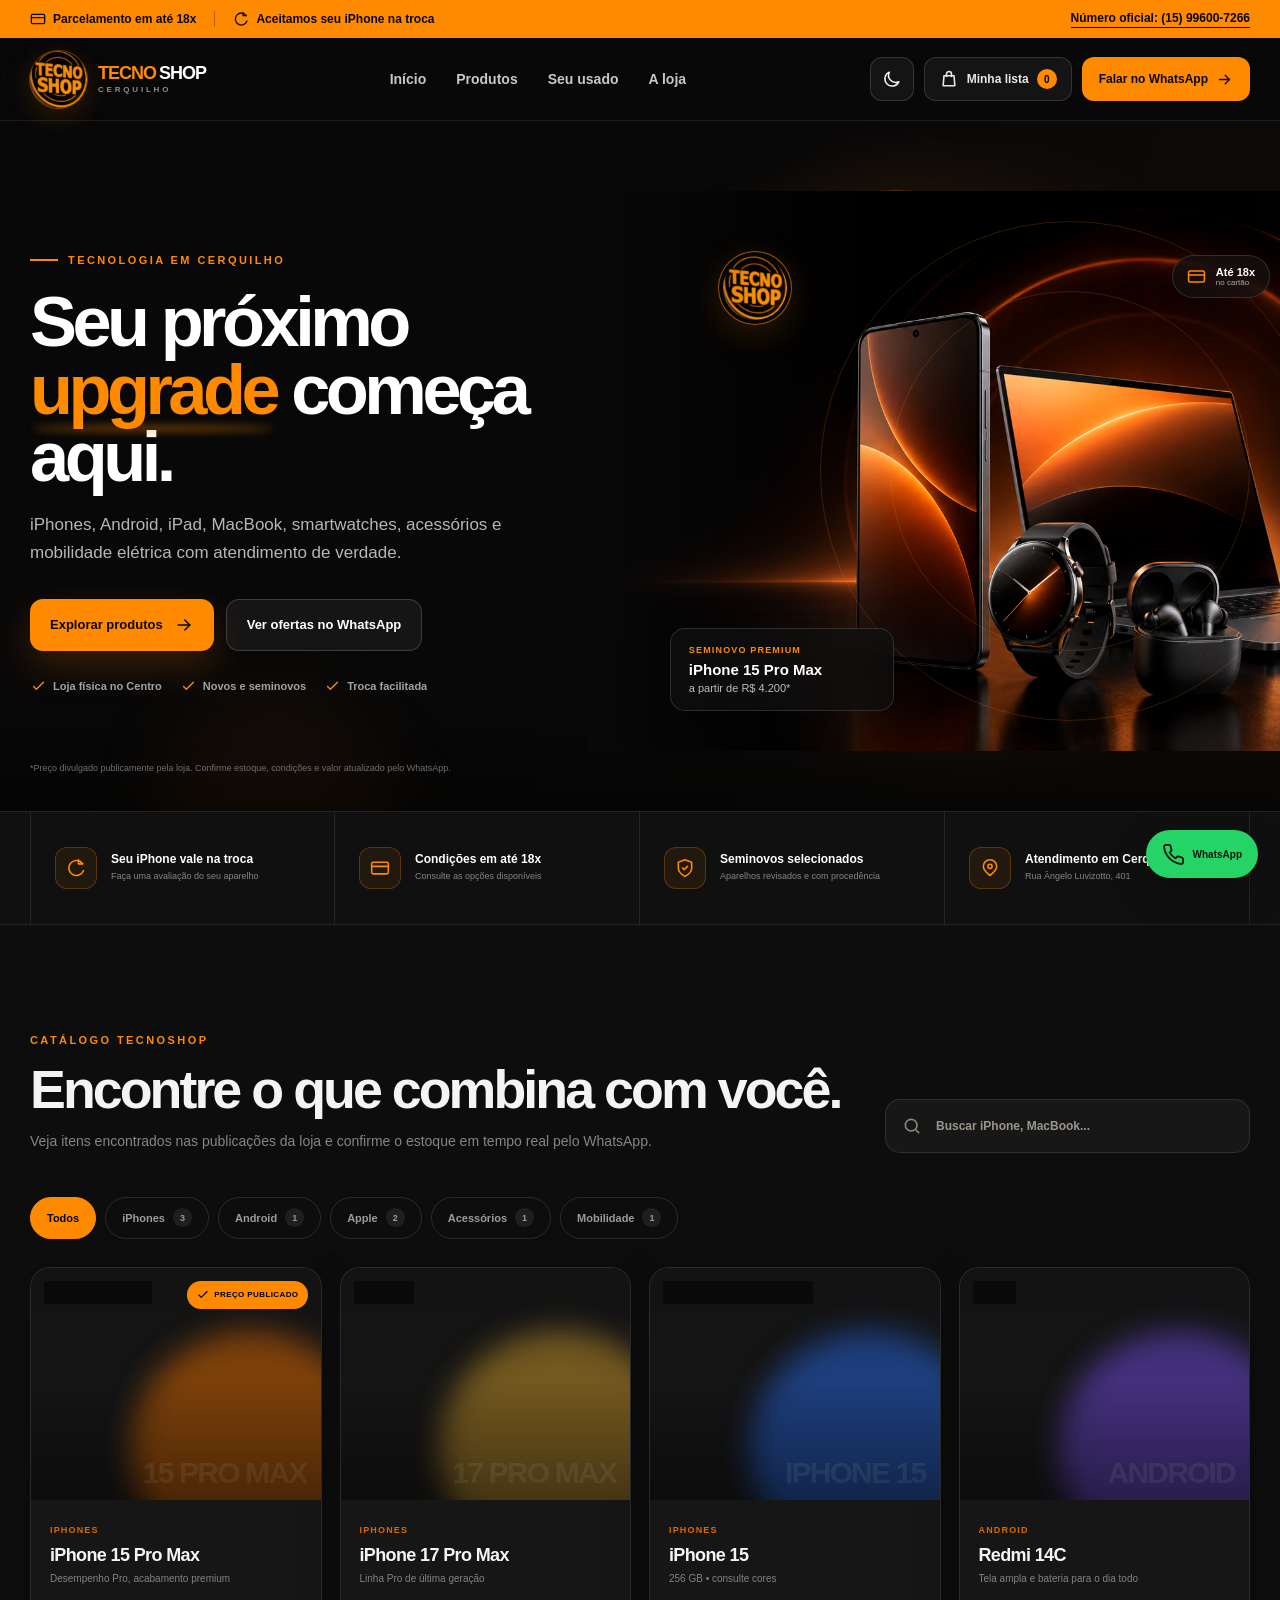
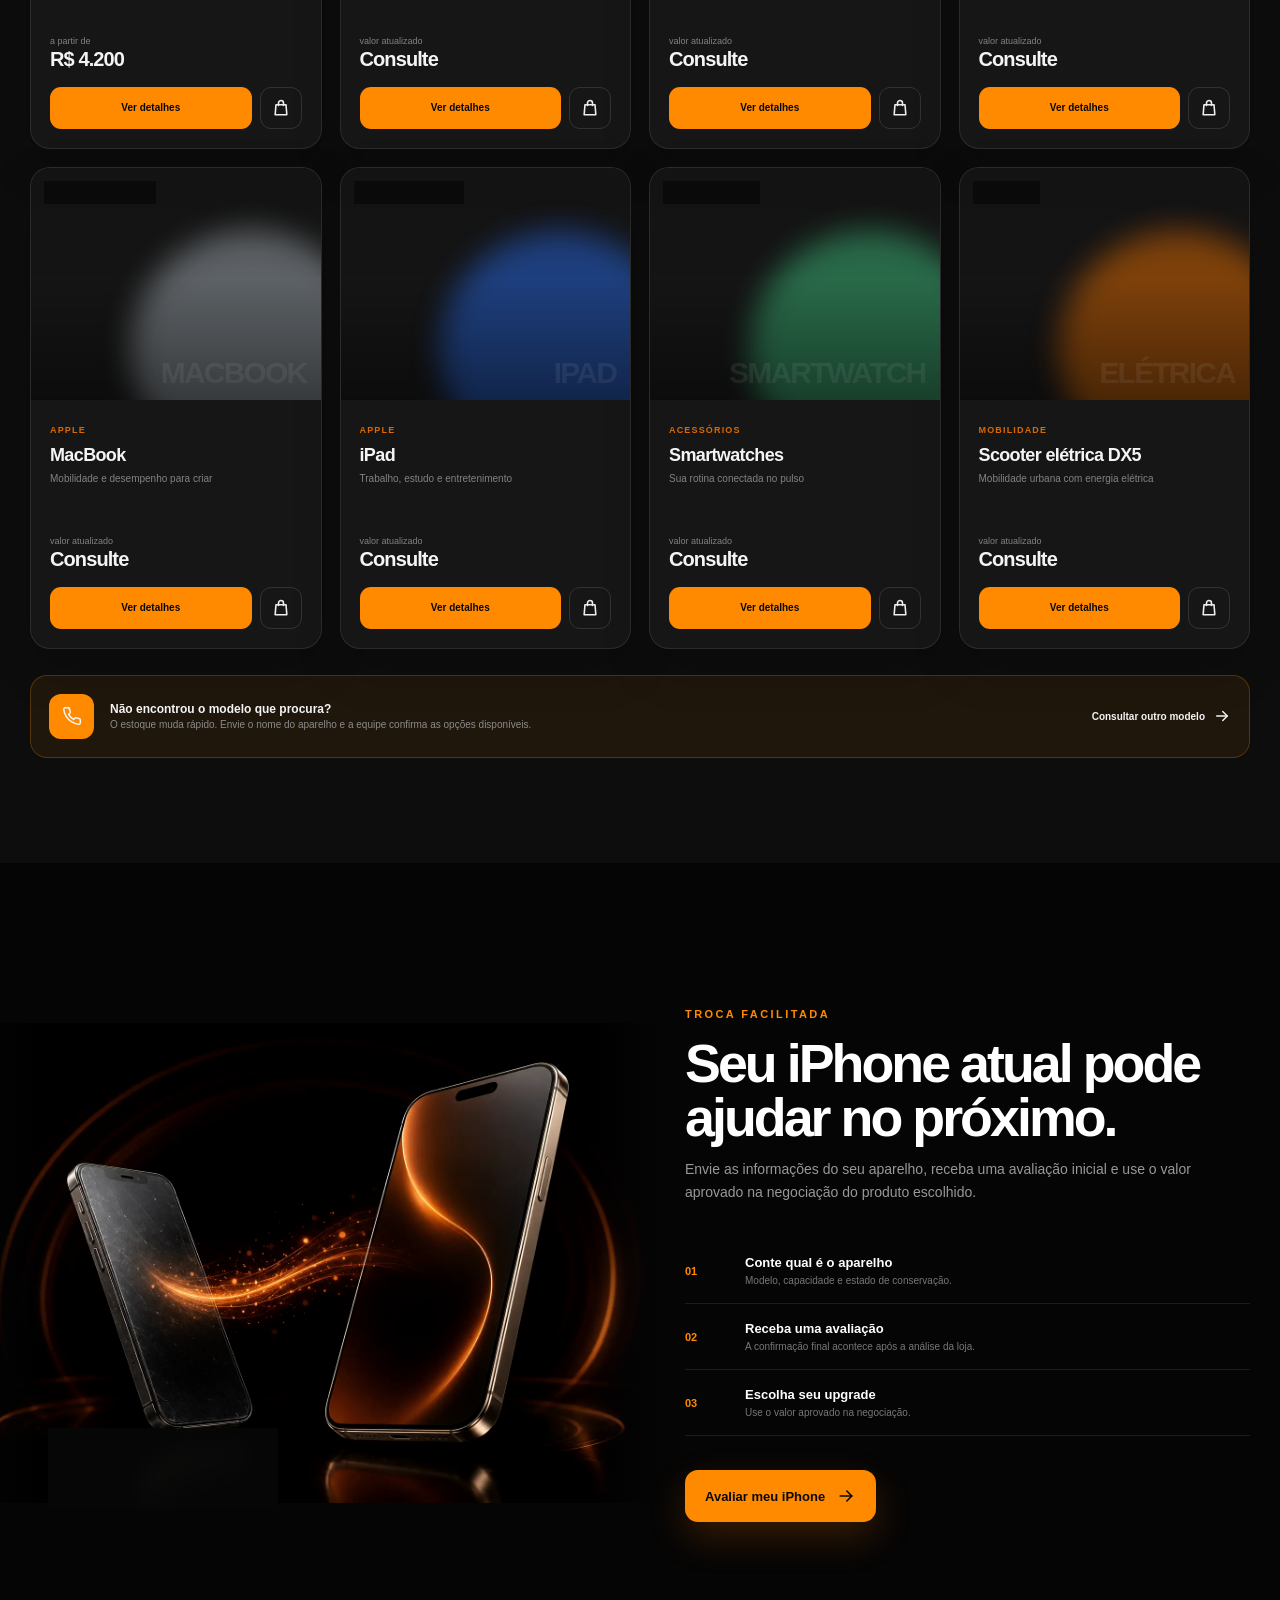
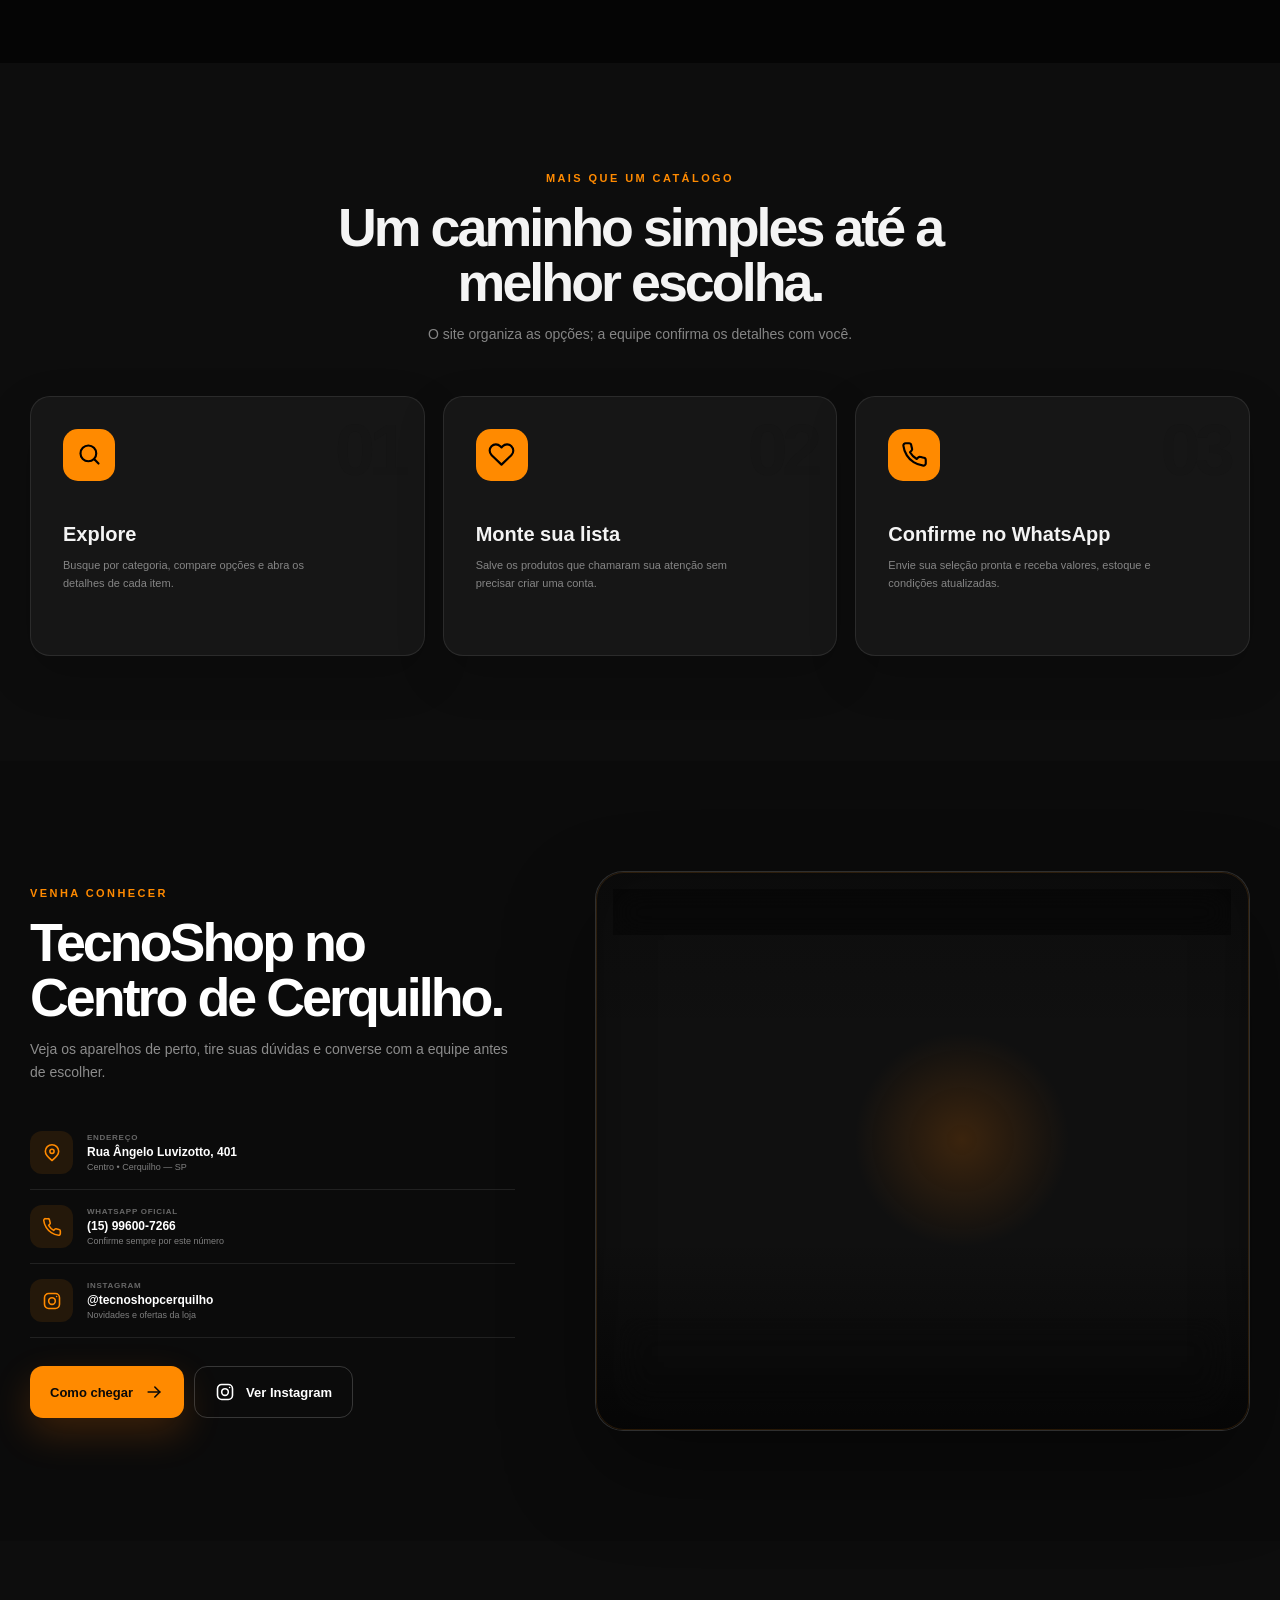
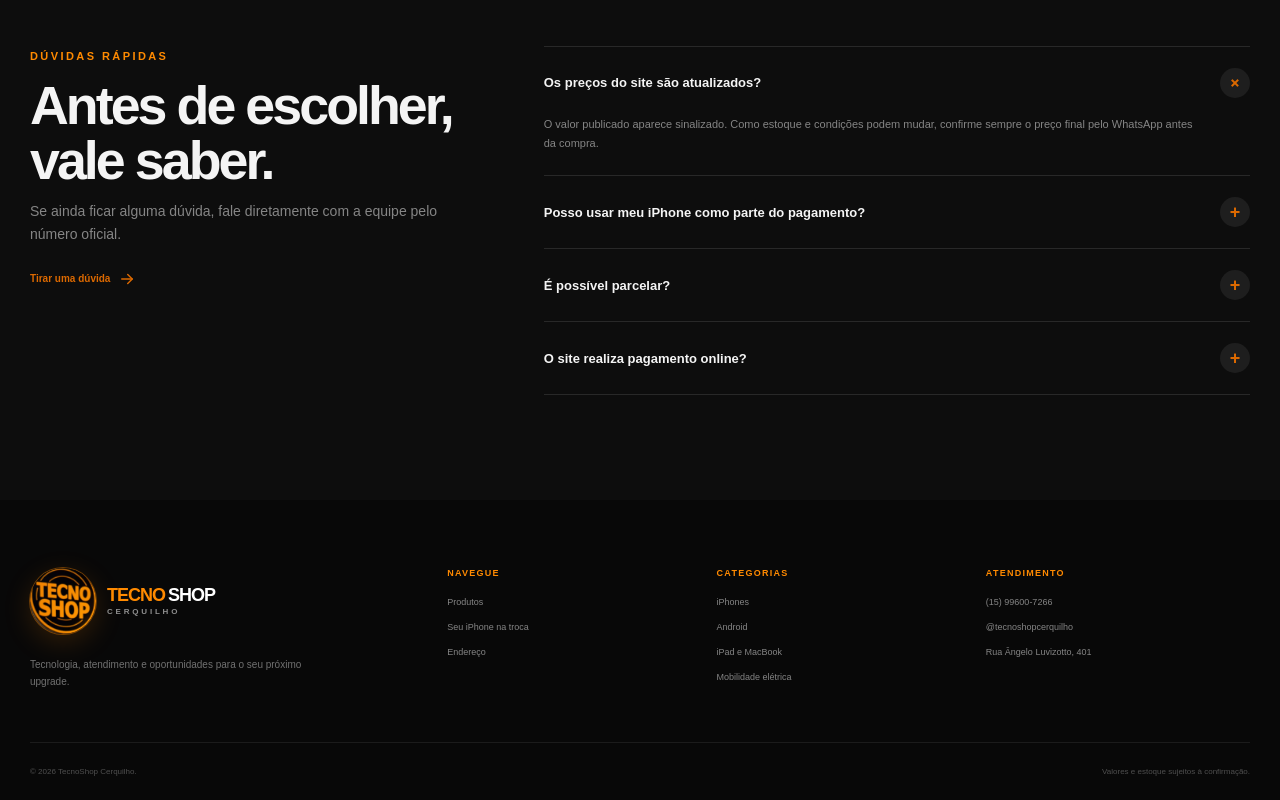
==== commit 631472a3: "Add files via upload" ====
(no text change in the page or its own stylesheets)
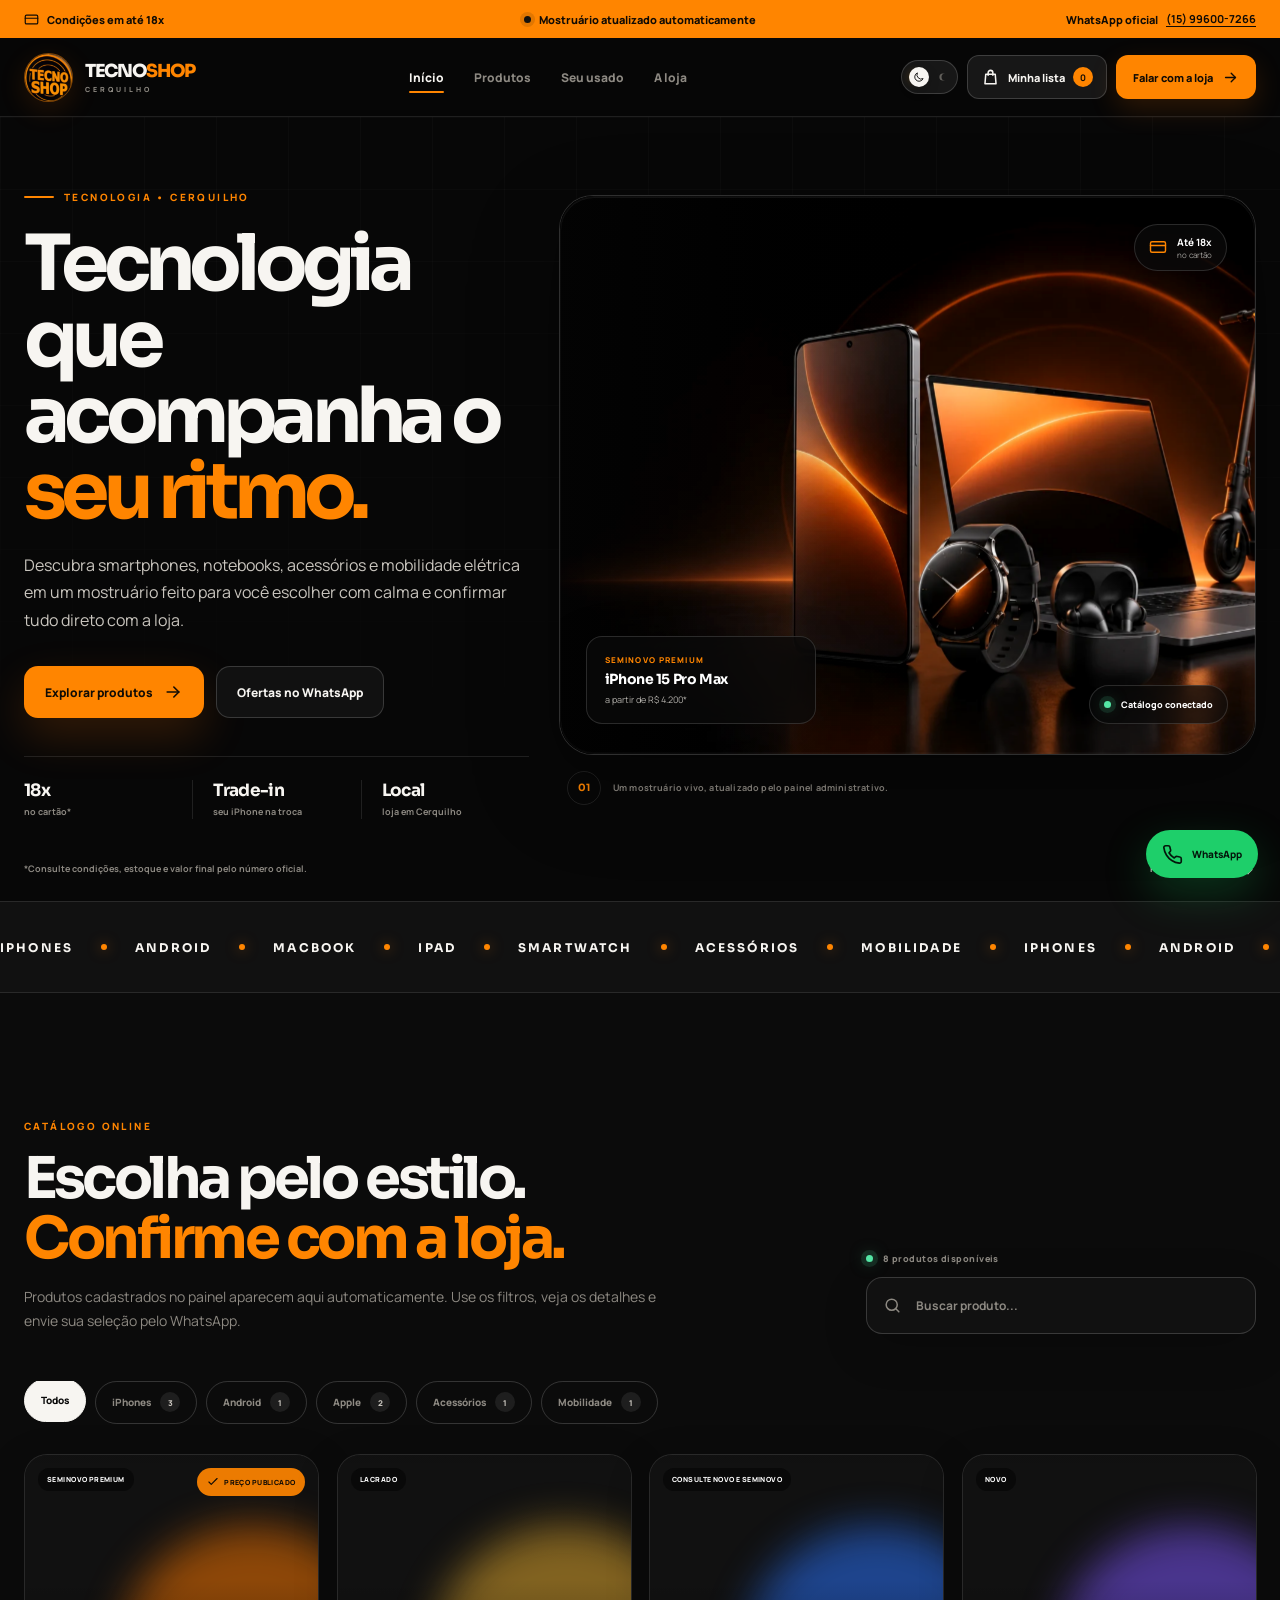
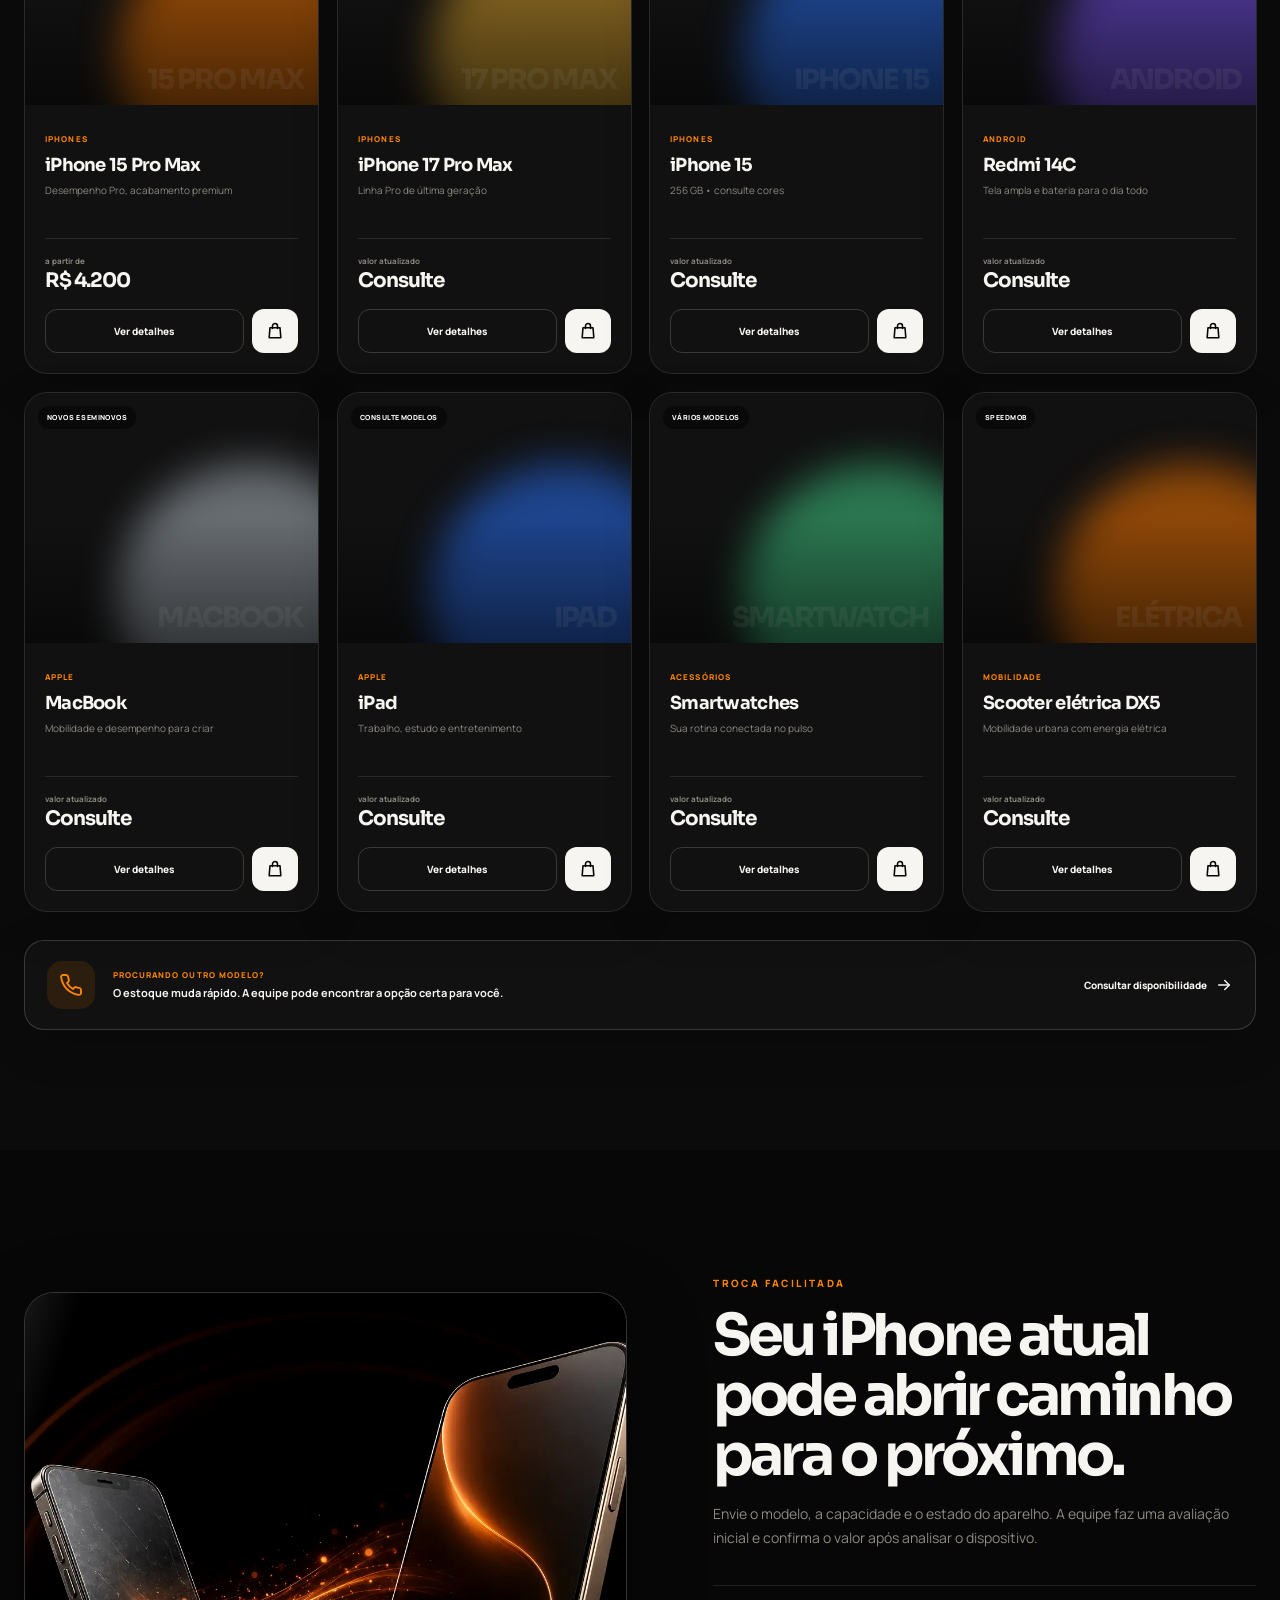
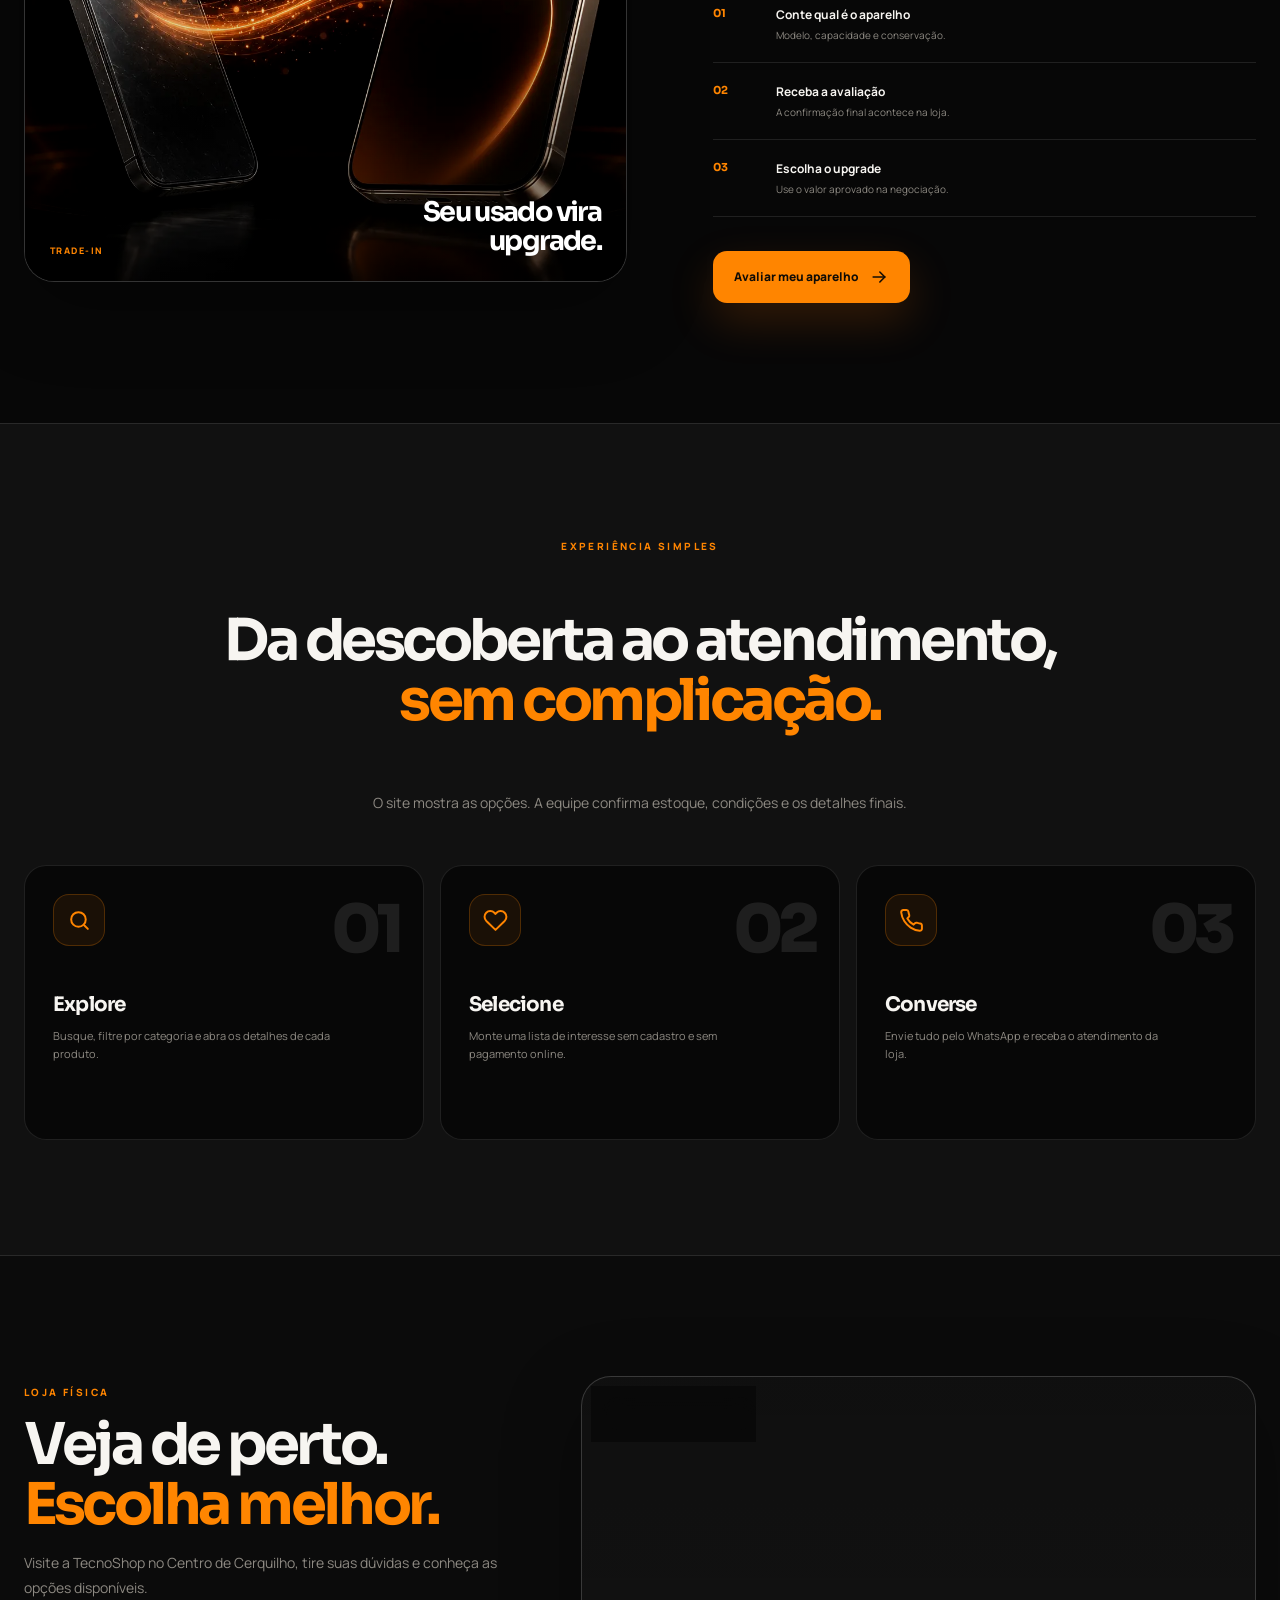
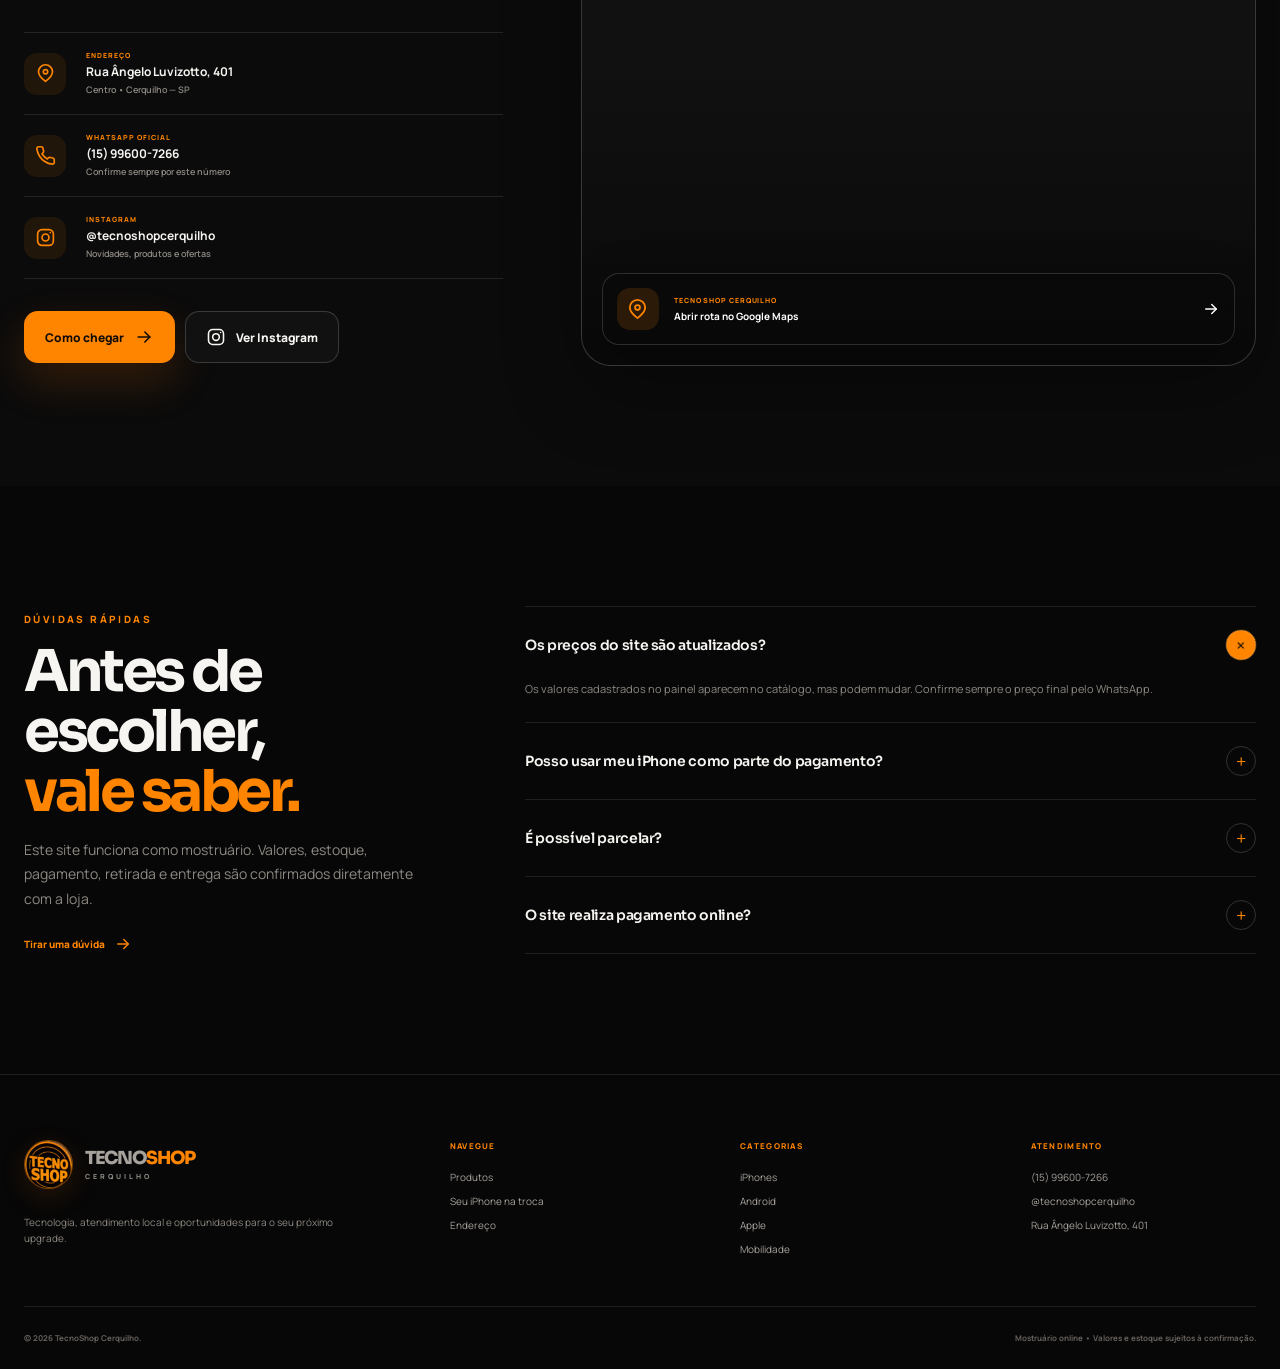
==== commit 2c050393: "Add files via upload" ====
--- a/index.html
+++ b/index.html
@@ -1,226 +1,296 @@
-<!DOCTYPE html>
-<html lang="pt-BR">
+<!doctype html>
+<html lang="pt-BR" data-theme="dark">
 <head>
   <meta charset="UTF-8">
   <meta name="viewport" content="width=device-width, initial-scale=1.0">
-  <meta name="description" content="Catálogo TecnoShop Cerquilho: iPhones, Android, MacBook, iPad, acessórios e mobilidade elétrica.">
-  <meta name="theme-color" content="#080808">
-  <title>TecnoShop Cerquilho | Tecnologia e acessórios</title>
+  <meta name="description" content="Mostruário digital da TecnoShop Cerquilho: smartphones, notebooks, acessórios e mobilidade elétrica.">
+  <meta name="theme-color" content="#070707">
+  <title>TecnoShop Cerquilho | Seu próximo upgrade</title>
   <link rel="icon" href="assets/tecnoshop-logo.png">
+  <link rel="preconnect" href="https://fonts.googleapis.com">
+  <link rel="preconnect" href="https://fonts.gstatic.com" crossorigin>
+  <link href="https://fonts.googleapis.com/css2?family=Manrope:wght@400;500;600;700;800&family=Sora:wght@500;600;700;800&display=swap" rel="stylesheet">
   <script>try{document.documentElement.dataset.theme=localStorage.getItem("tecnoshop-color-theme")||"dark"}catch(e){document.documentElement.dataset.theme="dark"}</script>
-  <link rel="stylesheet" href="tecnoshop.css">
-  <script src="config.js"></script>
-  <script src="theme.js" defer></script>
-  <script src="tecnoshop.js" defer></script>
+  <link rel="stylesheet" href="tecnoshop.css?v=20260723-clean">
+  <script src="config.js?v=20260723-clean"></script>
+  <script src="theme.js?v=20260723-clean" defer></script>
+  <script src="tecnoshop.js?v=20260723-clean" defer></script>
 </head>
 <body>
+  <div class="page-progress" aria-hidden="true"><span id="pageProgress"></span></div>
+
+  <div class="announcement">
+    <div class="container announcement-inner">
+      <div class="announcement-item"><i class="icon" data-icon="card" data-size="15"></i><span>Condições em até 18x</span></div>
+      <div class="announcement-item announcement-center"><span class="live-dot"></span><span>Mostruário atualizado automaticamente</span></div>
+      <a href="https://wa.me/5515996007266" data-whatsapp="Olá! Vim pelo site da TecnoShop Cerquilho." target="_blank" rel="noreferrer">WhatsApp oficial <strong>(15) 99600-7266</strong></a>
+    </div>
+  </div>
+
+  <header class="site-header" id="siteHeader">
+    <div class="container header-inner">
+      <a class="brand" href="#inicio" aria-label="TecnoShop Cerquilho — início">
+        <span class="brand-mark"><img src="assets/tecnoshop-logo.png" alt=""></span>
+        <span class="brand-copy"><strong>TECNO<span>SHOP</span></strong><small>CERQUILHO</small></span>
+      </a>
+
+      <nav class="desktop-nav" aria-label="Navegação principal">
+        <a href="#inicio" class="active">Início</a>
+        <a href="#produtos">Produtos</a>
+        <a href="#troca">Seu usado</a>
+        <a href="#loja">A loja</a>
+      </nav>
+
+      <div class="header-actions">
+        <button class="theme-toggle" data-theme-toggle type="button" aria-label="Alternar tema">
+          <span class="theme-track"><span class="theme-thumb" data-theme-icon></span></span>
+          <span class="visually-hidden" data-theme-label>Modo escuro</span>
+        </button>
+        <button class="quote-button" id="openQuote" type="button" aria-label="Abrir lista com 0 itens">
+          <i class="icon" data-icon="bag" data-size="19"></i>
+          <span>Minha lista</span>
+          <b data-quote-count>0</b>
+        </button>
+        <a class="header-whatsapp" href="https://wa.me/5515996007266" data-whatsapp="Olá! Vim pelo site da TecnoShop Cerquilho." target="_blank" rel="noreferrer">
+          Falar com a loja <i class="icon" data-icon="arrow" data-size="17"></i>
+        </a>
+        <button class="menu-button" id="openMenu" type="button" aria-label="Abrir menu"><i class="icon" data-icon="menu" data-size="23"></i></button>
+      </div>
+    </div>
+  </header>
+
   <main>
-    <div class="top-strip">
-      <div class="container top-strip-inner">
-        <span><i class="icon" data-icon="card" data-size="16"></i> Parcelamento em até 18x</span>
-        <span class="top-strip-divider"></span>
-        <span><i class="icon" data-icon="refresh" data-size="16"></i> Aceitamos seu iPhone na troca</span>
-        <a href="https://wa.me/5515996007266" data-whatsapp="Olá! Vim pelo site da TecnoShop Cerquilho." target="_blank" rel="noreferrer">Número oficial: (15) 99600-7266</a>
-      </div>
-    </div>
-
-    <header class="site-header">
-      <div class="container header-inner">
-        <a class="brand" href="#inicio" aria-label="TecnoShop Cerquilho - início">
-          <img src="assets/tecnoshop-logo.png" alt="TecnoShop">
-          <span><strong>TECNO</strong><b>SHOP</b><small>CERQUILHO</small></span>
-        </a>
-        <nav class="desktop-nav" aria-label="Navegação principal">
-          <a href="#inicio">Início</a><a href="#produtos">Produtos</a><a href="#troca">Seu usado</a><a href="#loja">A loja</a>
-        </nav>
-        <div class="header-actions">
-          <button class="theme-toggle" data-theme-toggle type="button" aria-label="Alternar tema"><span data-theme-icon></span><span class="visually-hidden" data-theme-label>Modo escuro</span></button>
-          <button class="quote-button" id="openQuote" type="button" aria-label="Abrir lista com 0 itens">
-            <i class="icon" data-icon="bag"></i><span>Minha lista</span><b data-quote-count>0</b>
-          </button>
-          <a class="header-whatsapp" href="https://wa.me/5515996007266" data-whatsapp="Olá! Vim pelo site da TecnoShop Cerquilho." target="_blank" rel="noreferrer">Falar no WhatsApp <i class="icon" data-icon="arrow" data-size="17"></i></a>
-          <button class="menu-button" id="openMenu" type="button" aria-label="Abrir menu"><i class="icon" data-icon="menu" data-size="24"></i></button>
-        </div>
-      </div>
-    </header>
-
     <section class="hero" id="inicio">
-      <div class="hero-glow hero-glow-one"></div><div class="hero-glow hero-glow-two"></div>
-      <div class="container hero-grid">
-        <div class="hero-copy">
-          <div class="eyebrow"><span></span> TECNOLOGIA EM CERQUILHO</div>
-          <h1>Seu próximo <em>upgrade</em> começa aqui.</h1>
-          <p>iPhones, Android, iPad, MacBook, smartwatches, acessórios e mobilidade elétrica com atendimento de verdade.</p>
+      <div class="hero-grid-lines" aria-hidden="true"></div>
+
+      <div class="container hero-layout">
+        <div class="hero-copy" data-reveal>
+          <div class="eyebrow"><span class="eyebrow-line"></span> TECNOLOGIA • CERQUILHO</div>
+          <h1>Tecnologia que acompanha o <em>seu ritmo.</em></h1>
+          <p>Descubra smartphones, notebooks, acessórios e mobilidade elétrica em um mostruário feito para você escolher com calma e confirmar tudo direto com a loja.</p>
           <div class="hero-actions">
-            <a class="button button-primary" href="#produtos">Explorar produtos <i class="icon" data-icon="arrow"></i></a>
-            <a class="button button-ghost" href="https://wa.me/5515996007266" data-whatsapp="Olá! Gostaria de saber quais ofertas estão disponíveis hoje na TecnoShop Cerquilho." target="_blank" rel="noreferrer">Ver ofertas no WhatsApp</a>
-          </div>
-          <div class="hero-proof">
-            <span><i class="icon" data-icon="check" data-size="17"></i> Loja física no Centro</span>
-            <span><i class="icon" data-icon="check" data-size="17"></i> Novos e seminovos</span>
-            <span><i class="icon" data-icon="check" data-size="17"></i> Troca facilitada</span>
-          </div>
-        </div>
-        <div class="hero-visual" role="img" aria-label="Seleção de produtos de tecnologia">
-          <div class="hero-orbit orbit-one"></div><div class="hero-orbit orbit-two"></div>
-          <div class="hero-logo-seal"><img src="assets/tecnoshop-logo.png" alt=""></div>
-          <img class="hero-products" src="assets/hero-products.png" alt="Smartphone, notebook, relógio, fones e scooter elétrica">
-          <div class="floating-card floating-price"><small>Seminovo premium</small><strong>iPhone 15 Pro Max</strong><span>a partir de R$ 4.200*</span></div>
-          <div class="floating-card floating-finance"><i class="icon" data-icon="card" data-size="19"></i><span><b>Até 18x</b><small>no cartão</small></span></div>
-        </div>
-      </div>
-      <div class="container hero-footnote">*Preço divulgado publicamente pela loja. Confirme estoque, condições e valor atualizado pelo WhatsApp.</div>
-    </section>
-
-    <section class="benefits-bar" aria-label="Diferenciais">
-      <div class="container benefits-grid">
-        <div><span class="benefit-icon"><i class="icon" data-icon="refresh"></i></span><p><strong>Seu iPhone vale na troca</strong><small>Faça uma avaliação do seu aparelho</small></p></div>
-        <div><span class="benefit-icon"><i class="icon" data-icon="card"></i></span><p><strong>Condições em até 18x</strong><small>Consulte as opções disponíveis</small></p></div>
-        <div><span class="benefit-icon"><i class="icon" data-icon="shield"></i></span><p><strong>Seminovos selecionados</strong><small>Aparelhos revisados e com procedência</small></p></div>
-        <div><span class="benefit-icon"><i class="icon" data-icon="pin"></i></span><p><strong>Atendimento em Cerquilho</strong><small>Rua Ângelo Luvizotto, 401</small></p></div>
+            <a class="button button-primary magnetic" href="#produtos">Explorar produtos <i class="icon" data-icon="arrow"></i></a>
+            <a class="button button-secondary" href="https://wa.me/5515996007266" data-whatsapp="Olá! Gostaria de conhecer as ofertas disponíveis hoje na TecnoShop Cerquilho." target="_blank" rel="noreferrer">Ofertas no WhatsApp</a>
+          </div>
+          <div class="hero-metrics" aria-label="Diferenciais da TecnoShop">
+            <div><strong>18x</strong><span>no cartão*</span></div>
+            <div><strong>Trade-in</strong><span>seu iPhone na troca</span></div>
+            <div><strong>Local</strong><span>loja em Cerquilho</span></div>
+          </div>
+        </div>
+
+        <div class="hero-stage" id="heroStage" data-reveal data-reveal-delay="120">
+          <div class="stage-frame">
+            <img class="hero-scene hero-scene-dark" src="assets/hero-products-dark.webp" alt="Smartphone, notebook, smartwatch, fones e scooter elétrica em composição escura">
+            <img class="hero-scene hero-scene-light" src="assets/hero-products-light.webp" alt="Smartphone, notebook, smartwatch, fones e scooter elétrica em composição clara">
+            <div class="stage-vignette" aria-hidden="true"></div>
+
+            <div class="floating-card product-highlight" data-float="slow">
+              <span>SEMINOVO PREMIUM</span>
+              <strong>iPhone 15 Pro Max</strong>
+              <small>a partir de R$ 4.200*</small>
+            </div>
+            <div class="floating-card finance-highlight" data-float="fast">
+              <i class="icon" data-icon="card" data-size="18"></i>
+              <span><strong>Até 18x</strong><small>no cartão</small></span>
+            </div>
+            <div class="floating-card availability-highlight">
+              <span class="live-dot"></span>
+              <small>Catálogo conectado</small>
+            </div>
+          </div>
+          <div class="stage-caption"><span>01</span><p>Um mostruário vivo, atualizado pelo painel administrativo.</p></div>
+        </div>
+      </div>
+
+      <div class="container hero-bottom">
+        <span>*Consulte condições, estoque e valor final pelo número oficial.</span>
+        <a href="#produtos">Role para explorar <i class="icon" data-icon="arrow" data-size="16"></i></a>
+      </div>
+    </section>
+
+    <section class="brand-marquee" aria-label="Categorias disponíveis">
+      <div class="marquee-track" aria-hidden="true">
+        <span>IPHONES</span><i></i><span>ANDROID</span><i></i><span>MACBOOK</span><i></i><span>IPAD</span><i></i><span>SMARTWATCH</span><i></i><span>ACESSÓRIOS</span><i></i><span>MOBILIDADE</span><i></i>
+        <span>IPHONES</span><i></i><span>ANDROID</span><i></i><span>MACBOOK</span><i></i><span>IPAD</span><i></i><span>SMARTWATCH</span><i></i><span>ACESSÓRIOS</span><i></i><span>MOBILIDADE</span><i></i>
       </div>
     </section>
 
     <section class="catalog-section" id="produtos">
       <div class="container">
-        <div class="section-heading catalog-heading">
-          <div><span class="section-kicker">CATÁLOGO TECNOSHOP</span><h2>Encontre o que combina com você.</h2><p>Veja itens encontrados nas publicações da loja e confirme o estoque em tempo real pelo WhatsApp.</p></div>
-          <div class="search-box" role="search">
-            <i class="icon" data-icon="search"></i>
-            <input id="productSearch" type="search" placeholder="Buscar iPhone, MacBook..." aria-label="Buscar produtos">
-            <button id="clearSearch" type="button" aria-label="Limpar busca" hidden><i class="icon" data-icon="close" data-size="17"></i></button>
-          </div>
-        </div>
-        <div class="category-tabs" id="categoryTabs" role="tablist" aria-label="Filtrar produtos por categoria"></div>
+        <div class="section-heading catalog-heading" data-reveal>
+          <div>
+            <span class="section-kicker">CATÁLOGO ONLINE</span>
+            <h2>Escolha pelo estilo.<br><em>Confirme com a loja.</em></h2>
+            <p>Produtos cadastrados no painel aparecem aqui automaticamente. Use os filtros, veja os detalhes e envie sua seleção pelo WhatsApp.</p>
+          </div>
+          <div class="catalog-tools">
+            <div class="catalog-live"><span class="live-dot"></span><span data-product-total>Carregando produtos...</span></div>
+            <div class="search-box" role="search">
+              <i class="icon" data-icon="search" data-size="19"></i>
+              <input id="productSearch" type="search" placeholder="Buscar produto..." aria-label="Buscar produtos">
+              <button id="clearSearch" type="button" aria-label="Limpar busca" hidden><i class="icon" data-icon="close" data-size="16"></i></button>
+            </div>
+          </div>
+        </div>
+
+        <div class="category-tabs" id="categoryTabs" role="tablist" aria-label="Filtrar produtos por categoria" data-reveal></div>
         <div class="product-grid" id="productGrid" aria-live="polite"></div>
+
         <div class="empty-state" id="emptyState" hidden>
-          <i class="icon" data-icon="search" data-size="30"></i><h3>Nenhum produto encontrado</h3><p>Tente outro termo ou volte para todos os produtos.</p><button id="showAllProducts" type="button">Ver todos</button>
-        </div>
-        <div class="catalog-note">
-          <span><i class="icon" data-icon="phone"></i></span>
-          <p><strong>Não encontrou o modelo que procura?</strong> O estoque muda rápido. Envie o nome do aparelho e a equipe confirma as opções disponíveis.</p>
-          <a href="https://wa.me/5515996007266" data-whatsapp="Olá! Não encontrei o modelo que procuro no catálogo. Podem me ajudar?" target="_blank" rel="noreferrer">Consultar outro modelo <i class="icon" data-icon="arrow" data-size="18"></i></a>
+          <span><i class="icon" data-icon="search" data-size="30"></i></span>
+          <h3>Nenhum produto encontrado</h3>
+          <p>Tente outro nome ou volte para todos os produtos.</p>
+          <button id="showAllProducts" type="button">Ver catálogo completo</button>
+        </div>
+
+        <div class="catalog-cta" data-reveal>
+          <div class="catalog-cta-icon"><i class="icon" data-icon="phone" data-size="24"></i></div>
+          <div><small>PROCURANDO OUTRO MODELO?</small><strong>O estoque muda rápido. A equipe pode encontrar a opção certa para você.</strong></div>
+          <a href="https://wa.me/5515996007266" data-whatsapp="Olá! Não encontrei o modelo que procuro no catálogo. Podem me ajudar?" target="_blank" rel="noreferrer">Consultar disponibilidade <i class="icon" data-icon="arrow" data-size="18"></i></a>
         </div>
       </div>
     </section>
 
     <section class="trade-section" id="troca">
-      <div class="container trade-grid">
-        <div class="trade-art trade-photo">
-          <div class="trade-visual-frame">
-            <img class="trade-visual-image" src="assets/trade-upgrade-premium.webp" alt="iPhone usado sendo trocado por um novo iPhone premium">
-          </div>
-          <div class="trade-badge"><small>AVALIAÇÃO PERSONALIZADA</small><strong>Seu usado vale na troca</strong><span>Modelo • capacidade • conservação</span></div>
-        </div>
-        <div class="trade-copy">
-          <span class="section-kicker">TROCA FACILITADA</span><h2>Seu iPhone atual pode ajudar no próximo.</h2>
-          <p>Envie as informações do seu aparelho, receba uma avaliação inicial e use o valor aprovado na negociação do produto escolhido.</p>
-          <ol class="trade-steps">
-            <li><b>01</b><span><strong>Conte qual é o aparelho</strong><small>Modelo, capacidade e estado de conservação.</small></span></li>
-            <li><b>02</b><span><strong>Receba uma avaliação</strong><small>A confirmação final acontece após a análise da loja.</small></span></li>
-            <li><b>03</b><span><strong>Escolha seu upgrade</strong><small>Use o valor aprovado na negociação.</small></span></li>
-          </ol>
-          <a class="button button-primary" href="https://wa.me/5515996007266" data-whatsapp="Olá! Quero avaliar meu iPhone para usar na troca. Meu modelo é: " target="_blank" rel="noreferrer">Avaliar meu iPhone <i class="icon" data-icon="arrow"></i></a>
+      <div class="container trade-layout">
+        <div class="trade-visual" data-reveal>
+          <div class="trade-image-wrap" data-tilt>
+            <img src="assets/trade-upgrade-premium.webp" alt="Troca de iPhone usado por um novo aparelho">
+            <div class="trade-shine" aria-hidden="true"></div>
+            <div class="trade-label"><span>TRADE-IN</span><strong>Seu usado vira upgrade.</strong></div>
+          </div>
+        </div>
+
+        <div class="trade-copy" data-reveal data-reveal-delay="100">
+          <span class="section-kicker">TROCA FACILITADA</span>
+          <h2>Seu iPhone atual pode abrir caminho para o próximo.</h2>
+          <p>Envie o modelo, a capacidade e o estado do aparelho. A equipe faz uma avaliação inicial e confirma o valor após analisar o dispositivo.</p>
+          <div class="trade-steps">
+            <article><b>01</b><div><strong>Conte qual é o aparelho</strong><span>Modelo, capacidade e conservação.</span></div></article>
+            <article><b>02</b><div><strong>Receba a avaliação</strong><span>A confirmação final acontece na loja.</span></div></article>
+            <article><b>03</b><div><strong>Escolha o upgrade</strong><span>Use o valor aprovado na negociação.</span></div></article>
+          </div>
+          <a class="button button-primary" href="https://wa.me/5515996007266" data-whatsapp="Olá! Quero avaliar meu iPhone para usar na troca. Meu modelo é: " target="_blank" rel="noreferrer">Avaliar meu aparelho <i class="icon" data-icon="arrow"></i></a>
         </div>
       </div>
     </section>
 
     <section class="experience-section">
       <div class="container">
-        <div class="section-heading centered"><span class="section-kicker">MAIS QUE UM CATÁLOGO</span><h2>Um caminho simples até a melhor escolha.</h2><p>O site organiza as opções; a equipe confirma os detalhes com você.</p></div>
+        <div class="section-heading centered" data-reveal>
+          <span class="section-kicker">EXPERIÊNCIA SIMPLES</span>
+          <h2>Da descoberta ao atendimento,<br><em>sem complicação.</em></h2>
+          <p>O site mostra as opções. A equipe confirma estoque, condições e os detalhes finais.</p>
+        </div>
         <div class="experience-grid">
-          <article><span>01</span><div class="experience-icon"><i class="icon" data-icon="search" data-size="27"></i></div><h3>Explore</h3><p>Busque por categoria, compare opções e abra os detalhes de cada item.</p></article>
-          <article><span>02</span><div class="experience-icon"><i class="icon" data-icon="heart" data-size="27"></i></div><h3>Monte sua lista</h3><p>Salve os produtos que chamaram sua atenção sem precisar criar uma conta.</p></article>
-          <article><span>03</span><div class="experience-icon"><i class="icon" data-icon="phone" data-size="27"></i></div><h3>Confirme no WhatsApp</h3><p>Envie sua seleção pronta e receba valores, estoque e condições atualizadas.</p></article>
+          <article data-reveal><span>01</span><div class="experience-icon"><i class="icon" data-icon="search" data-size="25"></i></div><h3>Explore</h3><p>Busque, filtre por categoria e abra os detalhes de cada produto.</p></article>
+          <article data-reveal data-reveal-delay="80"><span>02</span><div class="experience-icon"><i class="icon" data-icon="heart" data-size="25"></i></div><h3>Selecione</h3><p>Monte uma lista de interesse sem cadastro e sem pagamento online.</p></article>
+          <article data-reveal data-reveal-delay="160"><span>03</span><div class="experience-icon"><i class="icon" data-icon="phone" data-size="25"></i></div><h3>Converse</h3><p>Envie tudo pelo WhatsApp e receba o atendimento da loja.</p></article>
         </div>
       </div>
     </section>
 
     <section class="store-section" id="loja">
-      <div class="container store-grid">
-        <div class="store-copy">
-          <span class="section-kicker">VENHA CONHECER</span><h2>TecnoShop no Centro de Cerquilho.</h2><p>Veja os aparelhos de perto, tire suas dúvidas e converse com a equipe antes de escolher.</p>
-          <div class="store-details">
-            <div><span><i class="icon" data-icon="pin"></i></span><p><small>Endereço</small><strong>Rua Ângelo Luvizotto, 401</strong><b>Centro • Cerquilho — SP</b></p></div>
-            <div><span><i class="icon" data-icon="phone"></i></span><p><small>WhatsApp oficial</small><strong>(15) 99600-7266</strong><b>Confirme sempre por este número</b></p></div>
-            <div><span><i class="icon" data-icon="instagram"></i></span><p><small>Instagram</small><strong>@tecnoshopcerquilho</strong><b>Novidades e ofertas da loja</b></p></div>
+      <div class="container store-layout">
+        <div class="store-copy" data-reveal>
+          <span class="section-kicker">LOJA FÍSICA</span>
+          <h2>Veja de perto.<br><em>Escolha melhor.</em></h2>
+          <p>Visite a TecnoShop no Centro de Cerquilho, tire suas dúvidas e conheça as opções disponíveis.</p>
+          <div class="store-info">
+            <article><span><i class="icon" data-icon="pin" data-size="21"></i></span><div><small>ENDEREÇO</small><strong>Rua Ângelo Luvizotto, 401</strong><b>Centro • Cerquilho — SP</b></div></article>
+            <article><span><i class="icon" data-icon="phone" data-size="21"></i></span><div><small>WHATSAPP OFICIAL</small><strong>(15) 99600-7266</strong><b>Confirme sempre por este número</b></div></article>
+            <article><span><i class="icon" data-icon="instagram" data-size="21"></i></span><div><small>INSTAGRAM</small><strong>@tecnoshopcerquilho</strong><b>Novidades, produtos e ofertas</b></div></article>
           </div>
           <div class="store-actions">
             <a class="button button-primary" href="https://www.google.com/maps/search/?api=1&amp;query=Rua%20%C3%82ngelo%20Luvizotto%2C%20401%2C%20Cerquilho%20SP" target="_blank" rel="noreferrer">Como chegar <i class="icon" data-icon="arrow"></i></a>
-            <a class="button button-dark-outline" href="https://www.instagram.com/tecnoshopcerquilho/" target="_blank" rel="noreferrer"><i class="icon" data-icon="instagram"></i> Ver Instagram</a>
-          </div>
-        </div>
-        <div class="map-card" aria-label="Mapa da localização da TecnoShop no Centro de Cerquilho">
-          <iframe class="real-map" title="Mapa da TecnoShop Cerquilho" src="https://www.google.com/maps?q=Rua%20%C3%82ngelo%20Luvizotto%2C%20401%2C%20Centro%2C%20Cerquilho%20SP&amp;z=16&amp;output=embed" loading="lazy" referrerpolicy="no-referrer-when-downgrade"></iframe>
-          <div class="map-tone"></div>
-          <div class="map-topbar"><span><i></i> LOCALIZAÇÃO REAL • CENTRO DE CERQUILHO</span><a href="https://www.google.com/maps/search/?api=1&amp;query=Rua%20%C3%82ngelo%20Luvizotto%2C%20401%2C%20Cerquilho%20SP" target="_blank" rel="noreferrer">Ampliar mapa ↗</a></div>
-          <a class="map-location-card" href="https://www.google.com/maps/dir/?api=1&amp;destination=Rua%20%C3%82ngelo%20Luvizotto%2C%20401%2C%20Cerquilho%20SP" target="_blank" rel="noreferrer">
-            <span><i class="icon" data-icon="pin" data-size="25"></i></span>
-            <div><small>TECNO SHOP CERQUILHO</small><strong>Rua Ângelo Luvizotto, 401</strong><b>Centro • Abrir rota no Google Maps</b></div>
-            <i class="icon location-arrow" data-icon="arrow" data-size="19"></i>
+            <a class="button button-secondary" href="https://www.instagram.com/tecnoshopcerquilho/" target="_blank" rel="noreferrer"><i class="icon" data-icon="instagram"></i> Ver Instagram</a>
+          </div>
+        </div>
+
+        <div class="map-card" data-reveal data-reveal-delay="100">
+          <iframe title="Mapa da TecnoShop Cerquilho" src="https://www.google.com/maps?q=Rua%20%C3%82ngelo%20Luvizotto%2C%20401%2C%20Centro%2C%20Cerquilho%20SP&amp;z=16&amp;output=embed" loading="lazy" referrerpolicy="no-referrer-when-downgrade"></iframe>
+          <div class="map-overlay" aria-hidden="true"></div>
+          <div class="map-status"><span class="live-dot"></span> CENTRO DE CERQUILHO</div>
+          <a class="map-location" href="https://www.google.com/maps/dir/?api=1&amp;destination=Rua%20%C3%82ngelo%20Luvizotto%2C%20401%2C%20Cerquilho%20SP" target="_blank" rel="noreferrer">
+            <span><i class="icon" data-icon="pin" data-size="23"></i></span>
+            <div><small>TECNO SHOP CERQUILHO</small><strong>Abrir rota no Google Maps</strong></div>
+            <i class="icon" data-icon="arrow" data-size="18"></i>
           </a>
         </div>
       </div>
     </section>
 
     <section class="faq-section">
-      <div class="container faq-grid">
-        <div class="faq-intro"><span class="section-kicker">DÚVIDAS RÁPIDAS</span><h2>Antes de escolher, vale saber.</h2><p>Se ainda ficar alguma dúvida, fale diretamente com a equipe pelo número oficial.</p><a href="https://wa.me/5515996007266" data-whatsapp="Olá! Tenho uma dúvida sobre os produtos da TecnoShop." target="_blank" rel="noreferrer">Tirar uma dúvida <i class="icon" data-icon="arrow" data-size="18"></i></a></div>
-        <div class="faq-list">
-          <details open><summary>Os preços do site são atualizados?<span>+</span></summary><p>O valor publicado aparece sinalizado. Como estoque e condições podem mudar, confirme sempre o preço final pelo WhatsApp antes da compra.</p></details>
-          <details><summary>Posso usar meu iPhone como parte do pagamento?<span>+</span></summary><p>Sim. A loja aceita iPhone na troca. O valor depende do modelo, capacidade e estado do aparelho após avaliação.</p></details>
-          <details><summary>É possível parcelar?<span>+</span></summary><p>A TecnoShop divulga parcelamento em até 18x. As condições finais variam conforme o produto e a forma de pagamento.</p></details>
-          <details><summary>O site realiza pagamento online?<span>+</span></summary><p>Esta versão funciona como catálogo e cria sua lista de interesse. Pagamento, retirada ou entrega são combinados diretamente com a loja.</p></details>
-        </div>
-      </div>
-    </section>
-
-    <footer class="site-footer">
-      <div class="container footer-main">
-        <div class="footer-brand"><a class="brand brand-footer" href="#inicio"><img src="assets/tecnoshop-logo.png" alt="TecnoShop"><span><strong>TECNO</strong><b>SHOP</b><small>CERQUILHO</small></span></a><p>Tecnologia, atendimento e oportunidades para o seu próximo upgrade.</p></div>
-        <div><h3>Navegue</h3><a href="#produtos">Produtos</a><a href="#troca">Seu iPhone na troca</a><a href="#loja">Endereço</a></div>
-        <div><h3>Categorias</h3><a href="#produtos" data-category-link="iPhones">iPhones</a><a href="#produtos" data-category-link="Android">Android</a><a href="#produtos" data-category-link="Apple">iPad e MacBook</a><a href="#produtos" data-category-link="Mobilidade">Mobilidade elétrica</a></div>
-        <div><h3>Atendimento</h3><a href="https://wa.me/5515996007266" data-whatsapp="Olá! Vim pelo site da TecnoShop Cerquilho." target="_blank" rel="noreferrer">(15) 99600-7266</a><a href="https://www.instagram.com/tecnoshopcerquilho/" target="_blank" rel="noreferrer">@tecnoshopcerquilho</a><span>Rua Ângelo Luvizotto, 401</span></div>
-      </div>
-      <div class="container footer-bottom"><span>© 2026 TecnoShop Cerquilho.</span><span>Valores e estoque sujeitos à confirmação.</span></div>
-    </footer>
-
-    <button class="floating-whatsapp" type="button" data-open-whatsapp="Olá! Vim pelo site da TecnoShop Cerquilho." aria-label="Falar com a TecnoShop pelo WhatsApp"><i class="icon" data-icon="phone" data-size="23"></i><span>WhatsApp</span></button>
-    <div class="mobile-bottom-bar">
-      <a href="#produtos"><i class="icon" data-icon="search" data-size="19"></i><span>Produtos</span></a>
-      <button id="openQuoteMobile" type="button"><span class="mobile-bag"><i class="icon" data-icon="bag" data-size="20"></i><b data-quote-count hidden>0</b></span><span>Minha lista</span></button>
-      <a href="https://wa.me/5515996007266" data-whatsapp="Olá! Vim pelo site da TecnoShop Cerquilho." target="_blank" rel="noreferrer"><i class="icon" data-icon="phone" data-size="19"></i><span>WhatsApp</span></a>
+      <div class="container faq-layout">
+        <div class="faq-intro" data-reveal>
+          <span class="section-kicker">DÚVIDAS RÁPIDAS</span>
+          <h2>Antes de escolher,<br><em>vale saber.</em></h2>
+          <p>Este site funciona como mostruário. Valores, estoque, pagamento, retirada e entrega são confirmados diretamente com a loja.</p>
+          <a href="https://wa.me/5515996007266" data-whatsapp="Olá! Tenho uma dúvida sobre os produtos da TecnoShop." target="_blank" rel="noreferrer">Tirar uma dúvida <i class="icon" data-icon="arrow" data-size="18"></i></a>
+        </div>
+        <div class="faq-list" data-reveal data-reveal-delay="100">
+          <details open><summary>Os preços do site são atualizados?<span>+</span></summary><p>Os valores cadastrados no painel aparecem no catálogo, mas podem mudar. Confirme sempre o preço final pelo WhatsApp.</p></details>
+          <details><summary>Posso usar meu iPhone como parte do pagamento?<span>+</span></summary><p>Sim. O valor depende do modelo, capacidade e estado do aparelho após avaliação.</p></details>
+          <details><summary>É possível parcelar?<span>+</span></summary><p>A loja divulga condições em até 18x. A condição final varia conforme produto e forma de pagamento.</p></details>
+          <details><summary>O site realiza pagamento online?<span>+</span></summary><p>Não. O site é um mostruário e cria uma lista de interesse. Toda negociação acontece diretamente com a TecnoShop.</p></details>
+        </div>
+      </div>
+    </section>
+  </main>
+
+  <footer class="site-footer">
+    <div class="container footer-main">
+      <div class="footer-brand">
+        <a class="brand" href="#inicio"><span class="brand-mark"><img src="assets/tecnoshop-logo.png" alt=""></span><span class="brand-copy"><strong>TECNO<span>SHOP</span></strong><small>CERQUILHO</small></span></a>
+        <p>Tecnologia, atendimento local e oportunidades para o seu próximo upgrade.</p>
+      </div>
+      <div><h3>Navegue</h3><a href="#produtos">Produtos</a><a href="#troca">Seu iPhone na troca</a><a href="#loja">Endereço</a></div>
+      <div><h3>Categorias</h3><a href="#produtos" data-category-link="iPhones">iPhones</a><a href="#produtos" data-category-link="Android">Android</a><a href="#produtos" data-category-link="Apple">Apple</a><a href="#produtos" data-category-link="Mobilidade">Mobilidade</a></div>
+      <div><h3>Atendimento</h3><a href="https://wa.me/5515996007266" data-whatsapp="Olá! Vim pelo site da TecnoShop Cerquilho." target="_blank" rel="noreferrer">(15) 99600-7266</a><a href="https://www.instagram.com/tecnoshopcerquilho/" target="_blank" rel="noreferrer">@tecnoshopcerquilho</a><span>Rua Ângelo Luvizotto, 401</span></div>
     </div>
-
-    <div class="overlay" id="menuOverlay" role="presentation" hidden>
-      <aside class="mobile-menu" role="dialog" aria-modal="true" aria-label="Menu">
-        <div class="drawer-head"><span>Menu</span><button type="button" data-close="menu" aria-label="Fechar menu"><i class="icon" data-icon="close"></i></button></div>
-        <nav aria-label="Menu móvel"><a href="#inicio">Início <i class="icon" data-icon="arrow"></i></a><a href="#produtos">Produtos <i class="icon" data-icon="arrow"></i></a><a href="#troca">Seu usado na troca <i class="icon" data-icon="arrow"></i></a><a href="#loja">A loja <i class="icon" data-icon="arrow"></i></a></nav>
-        <a class="button button-primary" href="https://wa.me/5515996007266" data-whatsapp="Olá! Vim pelo site da TecnoShop Cerquilho." target="_blank" rel="noreferrer">Falar no WhatsApp <i class="icon" data-icon="arrow"></i></a>
-      </aside>
-    </div>
-
-    <div class="overlay" id="quoteOverlay" role="presentation" hidden>
-      <aside class="quote-drawer" role="dialog" aria-modal="true" aria-label="Minha lista de interesse">
-        <div class="drawer-head"><div><span>Minha lista</span><small id="quoteSummary">0 produtos</small></div><button type="button" data-close="quote" aria-label="Fechar lista"><i class="icon" data-icon="close"></i></button></div>
-        <div class="quote-body" id="quoteBody"></div>
-        <div class="quote-footer"><p><i class="icon" data-icon="check" data-size="16"></i> Você não paga nada pelo site. A loja confirma todos os detalhes.</p><a class="button button-primary disabled" id="sendQuote" href="https://wa.me/5515996007266" target="_blank" rel="noreferrer">Enviar lista no WhatsApp <i class="icon" data-icon="arrow"></i></a></div>
-      </aside>
-    </div>
-
-    <div class="overlay product-overlay" id="productOverlay" role="presentation" hidden>
-      <section class="product-modal" role="dialog" aria-modal="true" aria-labelledby="modal-product-title">
-        <button class="modal-close" type="button" data-close="product" aria-label="Fechar detalhes"><i class="icon" data-icon="close"></i></button>
-        <div class="modal-image" id="modalImage"></div>
-        <div class="modal-content">
-          <span class="modal-category" id="modalCategory"></span><h2 id="modal-product-title">Detalhes do produto</h2><p id="modalDescription"></p><ul id="modalSpecs"></ul>
-          <div class="modal-price"><small id="modalPriceLabel"></small><strong id="modalPrice"></strong><span>Estoque, valor e condições sujeitos à confirmação.</span></div>
-          <div class="modal-actions"><a class="button button-primary" id="modalWhatsApp" href="https://wa.me/5515996007266" target="_blank" rel="noreferrer">Quero este produto <i class="icon" data-icon="arrow"></i></a><button id="modalAdd" type="button">Adicionar à lista</button></div>
-        </div>
-      </section>
-    </div>
-
-    <div class="toast" id="toast" role="status" aria-live="polite" hidden><i class="icon" data-icon="check" data-size="18"></i><span id="toastMessage"></span></div>
-  </main>
+    <div class="container footer-bottom"><span>© 2026 TecnoShop Cerquilho.</span><span>Mostruário online • Valores e estoque sujeitos à confirmação.</span></div>
+  </footer>
+
+  <button class="floating-whatsapp" type="button" data-open-whatsapp="Olá! Vim pelo site da TecnoShop Cerquilho." aria-label="Falar pelo WhatsApp"><i class="icon" data-icon="phone" data-size="21"></i><span>WhatsApp</span></button>
+
+  <div class="mobile-bottom-bar">
+    <a href="#produtos"><i class="icon" data-icon="search" data-size="19"></i><span>Produtos</span></a>
+    <button id="openQuoteMobile" type="button"><span class="mobile-bag"><i class="icon" data-icon="bag" data-size="20"></i><b data-quote-count hidden>0</b></span><span>Minha lista</span></button>
+    <a href="https://wa.me/5515996007266" data-whatsapp="Olá! Vim pelo site da TecnoShop Cerquilho." target="_blank" rel="noreferrer"><i class="icon" data-icon="phone" data-size="19"></i><span>WhatsApp</span></a>
+  </div>
+
+  <div class="overlay" id="menuOverlay" role="presentation" hidden>
+    <aside class="mobile-menu" role="dialog" aria-modal="true" aria-label="Menu">
+      <div class="drawer-head"><span>Menu</span><button type="button" data-close="menu" aria-label="Fechar menu"><i class="icon" data-icon="close"></i></button></div>
+      <nav aria-label="Menu móvel"><a href="#inicio">Início <i class="icon" data-icon="arrow"></i></a><a href="#produtos">Produtos <i class="icon" data-icon="arrow"></i></a><a href="#troca">Seu usado na troca <i class="icon" data-icon="arrow"></i></a><a href="#loja">A loja <i class="icon" data-icon="arrow"></i></a></nav>
+      <a class="button button-primary" href="https://wa.me/5515996007266" data-whatsapp="Olá! Vim pelo site da TecnoShop Cerquilho." target="_blank" rel="noreferrer">Falar no WhatsApp <i class="icon" data-icon="arrow"></i></a>
+    </aside>
+  </div>
+
+  <div class="overlay" id="quoteOverlay" role="presentation" hidden>
+    <aside class="quote-drawer" role="dialog" aria-modal="true" aria-label="Minha lista de interesse">
+      <div class="drawer-head"><div><span>Minha lista</span><small id="quoteSummary">0 produtos</small></div><button type="button" data-close="quote" aria-label="Fechar lista"><i class="icon" data-icon="close"></i></button></div>
+      <div class="quote-body" id="quoteBody"></div>
+      <div class="quote-footer"><p><i class="icon" data-icon="check" data-size="16"></i> Sem conta e sem pagamento no site. A loja confirma os detalhes.</p><a class="button button-primary disabled" id="sendQuote" href="https://wa.me/5515996007266" target="_blank" rel="noreferrer">Enviar lista no WhatsApp <i class="icon" data-icon="arrow"></i></a></div>
+    </aside>
+  </div>
+
+  <div class="overlay product-overlay" id="productOverlay" role="presentation" hidden>
+    <section class="product-modal" role="dialog" aria-modal="true" aria-labelledby="modal-product-title">
+      <button class="modal-close" type="button" data-close="product" aria-label="Fechar detalhes"><i class="icon" data-icon="close"></i></button>
+      <div class="modal-image" id="modalImage"></div>
+      <div class="modal-content">
+        <span class="modal-category" id="modalCategory"></span>
+        <h2 id="modal-product-title">Detalhes do produto</h2>
+        <p id="modalDescription"></p>
+        <ul id="modalSpecs"></ul>
+        <div class="modal-price"><small id="modalPriceLabel"></small><strong id="modalPrice"></strong><span>Estoque, valor e condições sujeitos à confirmação.</span></div>
+        <div class="modal-actions"><a class="button button-primary" id="modalWhatsApp" href="https://wa.me/5515996007266" target="_blank" rel="noreferrer">Quero este produto <i class="icon" data-icon="arrow"></i></a><button id="modalAdd" type="button">Adicionar à lista</button></div>
+      </div>
+    </section>
+  </div>
+
+  <div class="toast" id="toast" role="status" aria-live="polite" hidden><i class="icon" data-icon="check" data-size="18"></i><span id="toastMessage"></span></div>
 </body>
 </html>
--- a/tecnoshop.css
+++ b/tecnoshop.css
@@ -1,419 +1,512 @@
-/* TecnoShop Cerquilho — CSS puro, sem frameworks */
+/* TecnoShop Cerquilho — storefront premium, HTML/CSS/JS puro */
 
 :root {
-  --ink: #080808;
-  --ink2: #121212;
-  --paper: #f3eee6;
-  --paper2: #fffdf8;
-  --orange: #ff8a00;
-  --orange2: #ffb13b;
-  --orange-deep: #dc6900;
-  --muted: #756f67;
+  color-scheme: dark;
+  --font-body: "Manrope", "Segoe UI", Arial, sans-serif;
+  --font-display: "Sora", "Manrope", "Segoe UI", sans-serif;
+  --orange: #ff8500;
+  --orange-bright: #ffad32;
+  --orange-deep: #d95f00;
+  --green: #55e6a5;
+  --bg: #070707;
+  --bg-soft: #0b0b0b;
+  --surface: #111111;
+  --surface-2: #171717;
+  --surface-3: #1e1e1e;
+  --text: #f7f5f1;
+  --text-soft: #c9c5be;
+  --muted: #8d8982;
+  --line: rgba(255,255,255,.1);
+  --line-strong: rgba(255,255,255,.17);
+  --glass: rgba(14,14,14,.72);
+  --header: rgba(7,7,7,.76);
+  --shadow: 0 24px 80px rgba(0,0,0,.32);
+  --shadow-soft: 0 14px 45px rgba(0,0,0,.18);
+  --radius-sm: 12px;
+  --radius-md: 20px;
+  --radius-lg: 30px;
+  --container: 1280px;
+}
+
+html[data-theme="light"] {
+  color-scheme: light;
+  --bg: #f4f0e8;
+  --bg-soft: #ebe5dc;
+  --surface: #fffdf9;
+  --surface-2: #f7f2ea;
+  --surface-3: #eee7dd;
+  --text: #12100e;
+  --text-soft: #3f3a35;
+  --muted: #756e66;
+  --line: rgba(23,18,12,.1);
+  --line-strong: rgba(23,18,12,.17);
+  --glass: rgba(255,253,248,.76);
+  --header: rgba(247,243,236,.78);
+  --shadow: 0 24px 80px rgba(70,48,18,.12);
+  --shadow-soft: 0 14px 45px rgba(70,48,18,.08);
 }
 
 * { box-sizing: border-box; }
-html { scroll-behavior: smooth; scroll-padding-top: 90px; }
-body { margin: 0; background: var(--ink); color: var(--ink); font-family: Arial, Helvetica, sans-serif; -webkit-font-smoothing: antialiased; }
+html { scroll-behavior: smooth; scroll-padding-top: 100px; }
+body { margin: 0; overflow-x: hidden; background: var(--bg); color: var(--text); font-family: var(--font-body); -webkit-font-smoothing: antialiased; transition: background-color .45s ease, color .45s ease; }
 body.modal-open { overflow: hidden; }
+::selection { background: var(--orange); color: #0a0908; }
 [hidden] { display: none !important; }
-.icon { display: inline-flex; align-items: center; justify-content: center; flex: 0 0 auto; }
-.icon svg { display: block; }
 button, input, a { font: inherit; }
-button, a { -webkit-tap-highlight-color: transparent; }
 button { border: 0; }
 a { color: inherit; text-decoration: none; }
 img { max-width: 100%; }
-.container { width: min(1220px, calc(100% - 48px)); margin-inline: auto; }
-
-.top-strip { position: relative; z-index: 40; background: var(--orange); color: #090909; font-size: 12px; font-weight: 800; }
-.top-strip-inner { min-height: 38px; display: flex; align-items: center; gap: 18px; }
-.top-strip-inner span, .top-strip-inner a { display: inline-flex; align-items: center; gap: 7px; }
-.top-strip-inner a { margin-left: auto; border-bottom: 1px solid currentColor; padding-bottom: 2px; }
-.top-strip-divider { width: 1px; height: 16px; background: rgba(0,0,0,.28); }
-
-.site-header { position: sticky; top: 0; z-index: 35; border-bottom: 1px solid rgba(255,255,255,.09); background: rgba(8,8,8,.88); backdrop-filter: blur(18px); }
-.header-inner { min-height: 82px; display: flex; align-items: center; justify-content: space-between; gap: 30px; }
-.brand { display: inline-flex; align-items: center; gap: 11px; flex: 0 0 auto; color: white; }
-.brand img { width: 57px; height: 57px; border-radius: 50%; object-fit: cover; box-shadow: 0 0 0 1px rgba(255,138,0,.38), 0 8px 28px rgba(255,138,0,.17); }
-.brand > span { display: grid; grid-template-columns: auto auto; grid-template-rows: auto auto; column-gap: 3px; font-size: 18px; line-height: 1; letter-spacing: -.055em; }
-.brand strong, .brand b { font-weight: 900; }
-.brand strong { color: var(--orange); }
-.brand b { color: white; }
-.brand small { grid-column: 1/-1; margin-top: 4px; color: #8e8e8e; font-size: 8px; font-weight: 800; letter-spacing: .35em; }
-.desktop-nav { display: flex; align-items: center; gap: 30px; color: #c8c8c8; font-size: 14px; font-weight: 700; }
-.desktop-nav a { position: relative; padding-block: 31px; transition: color .18s ease; }
-.desktop-nav a::after { position: absolute; right: 0; bottom: 22px; left: 0; height: 2px; background: var(--orange); content: ""; transform: scaleX(0); transition: transform .18s ease; }
-.desktop-nav a:hover { color: white; }
-.desktop-nav a:hover::after { transform: scaleX(1); }
-.header-actions { display: flex; align-items: center; gap: 10px; }
-.quote-button { min-height: 44px; display: inline-flex; align-items: center; gap: 8px; padding: 0 14px; border: 1px solid rgba(255,255,255,.14); border-radius: 12px; background: rgba(255,255,255,.055); color: #e8e8e8; cursor: pointer; font-size: 12px; font-weight: 800; }
-.quote-button:hover { border-color: rgba(255,138,0,.55); background: rgba(255,138,0,.09); }
-.quote-button b { min-width: 20px; height: 20px; display: grid; place-items: center; border-radius: 50%; background: var(--orange); color: black; font-size: 10px; }
-.header-whatsapp { min-height: 44px; display: inline-flex; align-items: center; gap: 8px; padding: 0 17px; border-radius: 12px; background: var(--orange); color: #080808; font-size: 12px; font-weight: 900; transition: .18s ease; }
-.header-whatsapp:hover { background: var(--orange2); transform: translateY(-2px); }
-.header-whatsapp svg, .button svg, .catalog-note a svg, .faq-intro a svg { transition: transform .18s ease; }
-.header-whatsapp:hover svg, .button:hover svg, .catalog-note a:hover svg, .faq-intro a:hover svg { transform: translateX(3px); }
-.menu-button { width: 44px; height: 44px; display: none; place-items: center; border: 1px solid rgba(255,255,255,.14); border-radius: 12px; background: transparent; color: white; cursor: pointer; }
-
-.hero { position: relative; min-height: 690px; display: flex; flex-direction: column; justify-content: center; overflow: hidden; background: radial-gradient(circle at 74% 50%, rgba(255,119,0,.14), transparent 34%), linear-gradient(110deg,#080808 0%,#080808 47%,#0f0c09 100%); color: white; }
-.hero::after { position: absolute; right: 0; bottom: 0; left: 0; height: 130px; background: linear-gradient(transparent,rgba(0,0,0,.48)); content: ""; pointer-events: none; }
-.hero-glow { position: absolute; border-radius: 50%; pointer-events: none; }
-.hero-glow-one { top: 10%; right: 12%; width: 460px; height: 460px; border: 1px solid rgba(255,138,0,.28); box-shadow: inset 0 0 90px rgba(255,138,0,.08),0 0 90px rgba(255,138,0,.08); }
-.hero-glow-two { bottom: -130px; left: 12%; width: 240px; height: 240px; background: rgba(255,119,0,.08); filter: blur(40px); }
-.hero-grid { position: relative; z-index: 2; min-height: 590px; display: grid; grid-template-columns: .9fr 1.1fr; align-items: center; gap: 16px; padding-block: 54px 38px; }
-.hero-copy { position: relative; z-index: 4; max-width: 610px; animation: hero-in .65s cubic-bezier(.2,.8,.2,1) both; }
-.eyebrow, .section-kicker { display: inline-flex; align-items: center; gap: 10px; color: var(--orange); font-size: 11px; font-weight: 900; letter-spacing: .22em; }
-.eyebrow span { width: 28px; height: 2px; background: var(--orange); }
-.hero h1 { max-width: 610px; margin: 22px 0 20px; font-size: clamp(52px,5.5vw,80px); line-height: .96; letter-spacing: -.064em; font-weight: 900; }
-.hero h1 em { position: relative; color: var(--orange); font-style: normal; }
-.hero h1 em::after { position: absolute; right: 2px; bottom: -2px; left: 2px; height: 5px; border-radius: 50%; background: var(--orange); content: ""; opacity: .55; filter: blur(4px); }
-.hero-copy > p { max-width: 550px; margin: 0; color: #b6b6b6; font-size: 17px; line-height: 1.65; }
+svg { display: block; }
+.icon { display: inline-flex; align-items: center; justify-content: center; flex: 0 0 auto; }
+.container { width: min(var(--container), calc(100% - 48px)); margin-inline: auto; }
+.visually-hidden { position: absolute !important; width: 1px; height: 1px; padding: 0; margin: -1px; overflow: hidden; clip: rect(0,0,0,0); white-space: nowrap; border: 0; }
+
+.page-progress { position: fixed; z-index: 120; top: 0; right: 0; left: 0; height: 2px; pointer-events: none; }
+.page-progress span { width: 0; height: 100%; display: block; background: linear-gradient(90deg,var(--orange),var(--orange-bright)); box-shadow: 0 0 18px rgba(255,133,0,.7); }
+
+.announcement { position: relative; z-index: 90; background: var(--orange); color: #100b05; font-size: 11px; font-weight: 800; }
+.announcement-inner { min-height: 38px; display: grid; grid-template-columns: 1fr auto 1fr; align-items: center; gap: 24px; }
+.announcement-item, .announcement a { display: inline-flex; align-items: center; gap: 8px; }
+.announcement-center { justify-self: center; }
+.announcement a { justify-self: end; }
+.announcement a strong { border-bottom: 1px solid currentColor; }
+.live-dot { width: 7px; height: 7px; display: inline-block; flex: 0 0 auto; border-radius: 50%; background: var(--green); box-shadow: 0 0 0 5px rgba(85,230,165,.12), 0 0 16px rgba(85,230,165,.55); animation: live-pulse 2s ease-in-out infinite; }
+.announcement .live-dot { background: #13110e; box-shadow: 0 0 0 4px rgba(19,17,14,.12); }
+
+.site-header { position: sticky; z-index: 80; top: 0; border-bottom: 1px solid var(--line); background: var(--header); backdrop-filter: blur(22px) saturate(1.3); -webkit-backdrop-filter: blur(22px) saturate(1.3); transition: background .35s ease, box-shadow .35s ease, border-color .35s ease; }
+.site-header.scrolled { box-shadow: 0 12px 40px rgba(0,0,0,.12); }
+.header-inner { min-height: 78px; display: flex; align-items: center; justify-content: space-between; gap: 30px; }
+.brand { display: inline-flex; align-items: center; gap: 12px; flex: 0 0 auto; }
+.brand-mark { width: 49px; height: 49px; display: grid; place-items: center; overflow: hidden; border: 1px solid rgba(255,133,0,.48); border-radius: 50%; background: #070707; box-shadow: 0 8px 28px rgba(255,119,0,.13); }
+.brand-mark img { width: 100%; height: 100%; object-fit: cover; }
+.brand-copy { display: flex; flex-direction: column; line-height: 1; }
+.brand-copy strong { font-family: var(--font-display); font-size: 18px; font-weight: 800; letter-spacing: -.075em; }
+.brand-copy strong span { color: var(--orange); }
+.brand-copy small { margin-top: 6px; color: var(--muted); font-size: 7px; font-weight: 800; letter-spacing: .42em; }
+.desktop-nav { display: flex; align-items: center; gap: 30px; }
+.desktop-nav a { position: relative; padding-block: 29px; color: var(--muted); font-size: 12px; font-weight: 800; transition: color .2s ease; }
+.desktop-nav a::after { position: absolute; right: 0; bottom: 22px; left: 0; height: 2px; border-radius: 2px; background: var(--orange); content: ""; transform: scaleX(0); transform-origin: right; transition: transform .28s cubic-bezier(.2,.8,.2,1); }
+.desktop-nav a:hover, .desktop-nav a.active { color: var(--text); }
+.desktop-nav a:hover::after, .desktop-nav a.active::after { transform: scaleX(1); transform-origin: left; }
+.header-actions { display: flex; align-items: center; gap: 9px; }
+.theme-toggle { width: 57px; height: 34px; display: grid; place-items: center; padding: 0; border: 1px solid var(--line-strong); border-radius: 999px; background: var(--surface-2); cursor: pointer; transition: border-color .25s ease, background .25s ease, transform .25s ease; }
+.theme-toggle:hover { border-color: rgba(255,133,0,.65); transform: translateY(-1px); }
+.theme-track { position: relative; width: 45px; height: 24px; display: block; }
+.theme-track::before, .theme-track::after { position: absolute; top: 50%; width: 10px; height: 10px; content: ""; transform: translateY(-50%); opacity: .65; }
+.theme-track::before { left: 2px; border-radius: 50%; background: #f6a623; box-shadow: 0 0 8px rgba(246,166,35,.45); }
+.theme-track::after { right: 2px; border-radius: 50%; box-shadow: -3px 0 0 0 var(--muted); transform: translateY(-50%) scale(.7); }
+.theme-thumb { position: absolute; z-index: 2; top: 2px; left: 2px; width: 20px; height: 20px; display: grid; place-items: center; border-radius: 50%; background: var(--text); color: var(--bg); box-shadow: 0 4px 12px rgba(0,0,0,.2); transition: transform .38s cubic-bezier(.2,.9,.2,1), background .35s ease, color .35s ease; }
+.theme-thumb svg { width: 12px; height: 12px; fill: none; stroke: currentColor; stroke-width: 1.8; }
+html[data-theme="light"] .theme-thumb { transform: translateX(21px); }
+.quote-button, .header-whatsapp, .menu-button { min-height: 44px; border-radius: 12px; cursor: pointer; transition: transform .22s ease, border-color .22s ease, background .22s ease, color .22s ease; }
+.quote-button { display: inline-flex; align-items: center; gap: 8px; padding: 0 13px; border: 1px solid var(--line-strong); background: var(--surface-2); color: var(--text); font-size: 11px; font-weight: 800; }
+.quote-button:hover { border-color: rgba(255,133,0,.58); transform: translateY(-2px); }
+.quote-button b { min-width: 20px; height: 20px; display: grid; place-items: center; border-radius: 50%; background: var(--orange); color: #0c0905; font-size: 9px; }
+.header-whatsapp { display: inline-flex; align-items: center; gap: 9px; padding: 0 17px; background: var(--orange); color: #100b05; font-size: 11px; font-weight: 900; box-shadow: 0 10px 28px rgba(255,117,0,.16); }
+.header-whatsapp:hover { background: var(--orange-bright); transform: translateY(-2px); }
+.header-whatsapp svg, .button svg, .catalog-cta a svg, .faq-intro > a svg { transition: transform .22s ease; }
+.header-whatsapp:hover svg, .button:hover svg, .catalog-cta a:hover svg, .faq-intro > a:hover svg { transform: translateX(4px); }
+.menu-button { width: 44px; display: none; place-items: center; border: 1px solid var(--line-strong); background: var(--surface-2); color: var(--text); }
+
+.hero { position: relative; min-height: calc(100svh - 116px); overflow: hidden; background: var(--bg); }
+.hero-grid-lines { position: absolute; inset: 0; opacity: .22; background-image: linear-gradient(var(--line) 1px,transparent 1px),linear-gradient(90deg,var(--line) 1px,transparent 1px); background-size: 72px 72px; mask-image: linear-gradient(to bottom,black,transparent 88%); pointer-events: none; }
+.hero-layout { position: relative; z-index: 2; min-height: 690px; display: grid; grid-template-columns: minmax(0,.84fr) minmax(580px,1.16fr); align-items: center; gap: 30px; padding-block: 64px 42px; }
+.hero-copy { position: relative; z-index: 6; max-width: 630px; }
+.eyebrow, .section-kicker { display: inline-flex; align-items: center; gap: 10px; color: var(--orange); font-size: 10px; font-weight: 900; letter-spacing: .24em; }
+.eyebrow-line { width: 30px; height: 2px; border-radius: 2px; background: var(--orange); }
+.hero h1 { max-width: 720px; margin: 22px 0 22px; font-family: var(--font-display); font-size: clamp(54px,6.05vw,88px); line-height: .98; letter-spacing: -.074em; font-weight: 700; }
+.hero h1 em, .section-heading h2 em, .store-copy h2 em, .faq-intro h2 em { color: var(--orange); font-style: normal; }
+.hero-copy > p { max-width: 600px; margin: 0; color: var(--text-soft); font-size: 16px; line-height: 1.72; }
 .hero-actions { display: flex; align-items: center; gap: 12px; margin-top: 32px; }
-.button { min-height: 52px; display: inline-flex; align-items: center; justify-content: center; gap: 11px; padding: 0 20px; border-radius: 13px; cursor: pointer; font-size: 13px; font-weight: 900; transition: .18s ease; }
-.button:hover { transform: translateY(-2px); }
-.button-primary { background: var(--orange); color: #090909; box-shadow: 0 15px 38px rgba(255,122,0,.2); }
-.button-primary:hover { background: var(--orange2); }
-.button-ghost { border: 1px solid rgba(255,255,255,.17); background: rgba(255,255,255,.055); color: white; }
-.button-ghost:hover { border-color: rgba(255,138,0,.6); background: rgba(255,138,0,.1); }
-.button-dark-outline { border: 1px solid rgba(255,255,255,.18); color: white; }
-.button-dark-outline:hover { border-color: var(--orange); color: var(--orange); }
-.hero-proof { display: flex; flex-wrap: wrap; gap: 18px; margin-top: 27px; color: #a3a3a3; font-size: 11px; font-weight: 700; }
-.hero-proof span { display: inline-flex; align-items: center; gap: 6px; }
-.hero-proof svg { color: var(--orange); }
-.hero-visual { position: relative; min-width: 0; height: 560px; margin-right: -120px; overflow: hidden; animation: visual-in .9s .12s cubic-bezier(.2,.8,.2,1) both; }
-.hero-visual::after { position: absolute; inset: 0; background: linear-gradient(90deg,#080808 0%,rgba(8,8,8,.65) 12%,transparent 36%,transparent 85%,#080808 100%); content: ""; pointer-events: none; }
-.hero-products { width: 100%; height: 100%; display: block; object-fit: cover; object-position: 72% center; transform: scale(1.06); filter: saturate(1.04) contrast(1.04); }
-.hero-logo-seal { position: absolute; z-index: 3; top: 60px; left: 130px; width: 74px; height: 74px; padding: 4px; border: 1px solid rgba(255,138,0,.6); border-radius: 50%; background: rgba(7,7,7,.72); box-shadow: 0 10px 35px rgba(255,138,0,.16); backdrop-filter: blur(10px); }
-.hero-logo-seal img { width: 100%; height: 100%; border-radius: 50%; object-fit: cover; }
-.hero-orbit { position: absolute; z-index: 2; border: 1px solid rgba(255,138,0,.18); border-radius: 50%; }
-.orbit-one { top: 30px; right: 50px; width: 500px; height: 500px; }
-.orbit-two { top: 100px; right: 120px; width: 360px; height: 360px; }
-.floating-card { position: absolute; z-index: 4; border: 1px solid rgba(255,255,255,.14); background: rgba(15,15,15,.74); box-shadow: 0 20px 50px rgba(0,0,0,.35); color: white; backdrop-filter: blur(16px); }
-.floating-price { bottom: 40px; left: 82px; width: 224px; display: flex; flex-direction: column; padding: 16px 18px; border-radius: 15px; }
-.floating-price small { color: var(--orange); font-size: 9px; font-weight: 900; letter-spacing: .13em; text-transform: uppercase; }
-.floating-price strong { margin-top: 6px; font-size: 15px; }
-.floating-price span { margin-top: 4px; color: #bdbdbd; font-size: 11px; }
-.floating-finance { top: 64px; right: 100px; display: flex; align-items: center; gap: 10px; padding: 10px 14px; border-radius: 999px; }
-.floating-finance svg { color: var(--orange); }
-.floating-finance span { display: flex; flex-direction: column; }
-.floating-finance b { font-size: 11px; }
-.floating-finance small { color: #a8a8a8; font-size: 8px; }
-.hero-footnote { position: relative; z-index: 3; margin-top: -26px; padding-bottom: 22px; color: #6f6f6f; font-size: 9px; }
-
-.benefits-bar { position: relative; z-index: 5; border-block: 1px solid rgba(255,255,255,.08); background: #101010; color: white; }
-.benefits-grid { min-height: 112px; display: grid; grid-template-columns: repeat(4,1fr); }
-.benefits-grid > div { display: flex; align-items: center; gap: 14px; padding: 20px 24px; border-right: 1px solid rgba(255,255,255,.09); }
-.benefits-grid > div:first-child { border-left: 1px solid rgba(255,255,255,.09); }
-.benefit-icon { width: 42px; height: 42px; display: grid; place-items: center; flex: 0 0 auto; border: 1px solid rgba(255,138,0,.26); border-radius: 12px; background: rgba(255,138,0,.08); color: var(--orange); }
-.benefits-grid p { display: flex; flex-direction: column; gap: 4px; margin: 0; }
-.benefits-grid strong { font-size: 12px; }
-.benefits-grid small { color: #858585; font-size: 9px; line-height: 1.45; }
-
-.catalog-section { padding: 105px 0; background: var(--paper); }
-.section-heading { display: flex; align-items: flex-end; justify-content: space-between; gap: 34px; }
-.section-heading h2, .trade-copy h2, .store-copy h2, .faq-intro h2 { margin: 14px 0 13px; font-size: clamp(36px,4.2vw,56px); line-height: 1.02; letter-spacing: -.055em; font-weight: 900; }
-.section-heading p, .trade-copy > p, .store-copy > p, .faq-intro > p { max-width: 630px; margin: 0; color: var(--muted); font-size: 14px; line-height: 1.65; }
-.search-box { width: min(365px,100%); min-height: 54px; display: flex; align-items: center; gap: 12px; flex: 0 0 auto; padding: 0 16px; border: 1px solid rgba(13,13,13,.12); border-radius: 15px; background: var(--paper2); box-shadow: 0 10px 30px rgba(20,14,6,.04); }
-.search-box:focus-within { border-color: rgba(255,138,0,.7); box-shadow: 0 0 0 4px rgba(255,138,0,.09); }
-.search-box svg { flex: 0 0 auto; color: #8e877d; }
-.search-box input { min-width: 0; flex: 1; border: 0; outline: 0; background: transparent; color: var(--ink); font-size: 12px; font-weight: 700; }
-.search-box input::placeholder { color: #9b958c; }
-.search-box button { width: 28px; height: 28px; display: grid; place-items: center; border-radius: 50%; background: #ece7df; color: #6e675e; cursor: pointer; }
-.category-tabs { display: flex; align-items: center; gap: 9px; margin: 44px 0 28px; overflow-x: auto; scrollbar-width: none; }
+.button { min-height: 52px; display: inline-flex; align-items: center; justify-content: center; gap: 10px; padding: 0 20px; border: 1px solid transparent; border-radius: 14px; cursor: pointer; font-size: 12px; font-weight: 900; transition: transform .22s ease, background .22s ease, border-color .22s ease, color .22s ease, box-shadow .22s ease; }
+.button:hover { transform: translateY(-3px); }
+.button-primary { background: var(--orange); color: #110c05; box-shadow: 0 18px 45px rgba(255,117,0,.18); }
+.button-primary:hover { background: var(--orange-bright); box-shadow: 0 22px 55px rgba(255,117,0,.24); }
+.button-secondary { border-color: var(--line-strong); background: var(--surface); color: var(--text); }
+.button-secondary:hover { border-color: rgba(255,133,0,.62); background: var(--surface-2); }
+.hero-metrics { display: grid; grid-template-columns: repeat(3,1fr); max-width: 600px; margin-top: 38px; padding-top: 23px; border-top: 1px solid var(--line); }
+.hero-metrics div { min-width: 0; display: flex; flex-direction: column; gap: 5px; padding-right: 16px; }
+.hero-metrics div + div { padding-left: 20px; border-left: 1px solid var(--line); }
+.hero-metrics strong { font-family: var(--font-display); font-size: 17px; letter-spacing: -.04em; }
+.hero-metrics span { color: var(--muted); font-size: 9px; font-weight: 700; line-height: 1.4; }
+.hero-stage { position: relative; min-width: 0; perspective: 1200px; }
+.stage-frame { position: relative; height: 560px; overflow: hidden; border: 1px solid var(--line-strong); border-radius: 34px; background: #050505; box-shadow: 0 32px 90px rgba(0,0,0,.3), 0 8px 26px rgba(0,0,0,.14); transform: rotateY(calc(var(--pointer-x,0) * .5deg)) rotateX(calc(var(--pointer-y,0) * -.5deg)); transform-style: preserve-3d; transition: transform .3s cubic-bezier(.2,.8,.2,1), background .45s ease, border-color .45s ease, box-shadow .45s ease; }
+html[data-theme="light"] .stage-frame { background: #f7f1e9; border-color: rgba(35,20,7,.1); box-shadow: 0 32px 90px rgba(82,48,12,.12), 0 8px 26px rgba(82,48,12,.06); }
+.hero-scene { position: absolute; z-index: 2; inset: 0; width: 100%; height: 100%; display: block; object-fit: cover; object-position: 65% center; transform: scale(1.012) translate3d(calc(var(--pointer-x,0) * 1px),calc(var(--pointer-y,0) * 1px),0); transition: opacity .6s ease, transform .35s cubic-bezier(.2,.8,.2,1), filter .45s ease; }
+.hero-scene-dark { opacity: 1; filter: saturate(1.02) contrast(1.02); }
+.hero-scene-light { opacity: 0; filter: saturate(.94) contrast(.98) brightness(1.02); }
+html[data-theme="light"] .hero-scene-dark { opacity: 0; }
+html[data-theme="light"] .hero-scene-light { opacity: 1; }
+.stage-vignette { position: absolute; z-index: 3; inset: 0; background: linear-gradient(90deg,rgba(5,5,5,.56) 0%,rgba(5,5,5,.1) 28%,transparent 52%),linear-gradient(180deg,transparent 70%,rgba(0,0,0,.24)); pointer-events: none; transition: background .45s ease, opacity .45s ease; }
+html[data-theme="light"] .stage-vignette { background: linear-gradient(90deg,rgba(250,246,239,.45) 0%,rgba(250,246,239,.06) 30%,transparent 52%),linear-gradient(180deg,transparent 74%,rgba(93,57,17,.06)); }
+.floating-card { position: absolute; z-index: 8; border: 1px solid rgba(255,255,255,.14); background: rgba(10,10,10,.72); color: #fff; box-shadow: 0 22px 55px rgba(0,0,0,.28); backdrop-filter: blur(16px); -webkit-backdrop-filter: blur(16px); transition: background .45s ease, border-color .45s ease, color .45s ease; }
+html[data-theme="light"] .floating-card { border-color: rgba(35,20,7,.12); background: rgba(255,251,245,.76); color: #15110c; box-shadow: 0 20px 55px rgba(84,48,11,.13); }
+.product-highlight { bottom: 30px; left: 26px; width: 230px; display: flex; flex-direction: column; gap: 5px; padding: 17px 18px; border-radius: 16px; }
+.product-highlight span { color: var(--orange); font-size: 8px; font-weight: 900; letter-spacing: .14em; }
+.product-highlight strong { font-family: var(--font-display); font-size: 14px; letter-spacing: -.03em; }
+.product-highlight small { color: #b3b0ab; font-size: 9px; }
+html[data-theme="light"] .product-highlight small { color: #6f675e; }
+.finance-highlight { top: 28px; right: 28px; display: flex; align-items: center; gap: 10px; padding: 10px 14px; border-radius: 999px; }
+.finance-highlight > i { color: var(--orange); }
+.finance-highlight > span { display: flex; flex-direction: column; }
+.finance-highlight strong { font-size: 10px; }
+.finance-highlight small { color: #a4a19d; font-size: 8px; }
+.availability-highlight { right: 27px; bottom: 30px; display: inline-flex; align-items: center; gap: 10px; padding: 12px 14px; border-radius: 999px; }
+.availability-highlight small { color: inherit; font-size: 9px; font-weight: 800; }
+.stage-caption { display: flex; align-items: center; gap: 12px; padding: 16px 8px 0; color: var(--muted); }
+.stage-caption > span { width: 34px; height: 34px; display: grid; place-items: center; border: 1px solid var(--line); border-radius: 50%; color: var(--orange); font-family: var(--font-display); font-size: 10px; font-weight: 700; }
+.stage-caption p { margin: 0; font-size: 9px; font-weight: 700; letter-spacing: .02em; }
+.hero-bottom { position: relative; z-index: 4; display: flex; align-items: center; justify-content: space-between; gap: 20px; padding: 0 0 22px; color: var(--muted); font-size: 9px; font-weight: 700; }
+.hero-bottom a { display: inline-flex; align-items: center; gap: 8px; color: var(--text-soft); }
+.hero-bottom a svg { transform: rotate(90deg); }
+
+.brand-marquee { overflow: hidden; border-block: 1px solid var(--line); background: var(--surface); }
+.marquee-track { width: max-content; min-height: 90px; display: flex; align-items: center; gap: 28px; animation: marquee 28s linear infinite; }
+.marquee-track span { color: var(--text); font-family: var(--font-display); font-size: 12px; font-weight: 700; letter-spacing: .18em; }
+.marquee-track i { width: 6px; height: 6px; border-radius: 50%; background: var(--orange); box-shadow: 0 0 13px rgba(255,133,0,.5); }
+
+.catalog-section { padding: 120px 0; background: var(--bg-soft); }
+.section-heading { display: flex; align-items: flex-end; justify-content: space-between; gap: 44px; }
+.section-heading h2, .trade-copy h2, .store-copy h2, .faq-intro h2 { margin: 14px 0 16px; font-family: var(--font-display); font-size: clamp(38px,4.5vw,62px); line-height: 1.04; letter-spacing: -.06em; font-weight: 700; }
+.section-heading p, .trade-copy > p, .store-copy > p, .faq-intro > p { max-width: 650px; margin: 0; color: var(--muted); font-size: 14px; line-height: 1.75; }
+.catalog-tools { width: min(390px,100%); display: flex; flex-direction: column; align-items: stretch; gap: 12px; flex: 0 0 auto; }
+.catalog-live { display: flex; align-items: center; gap: 10px; color: var(--muted); font-size: 9px; font-weight: 800; letter-spacing: .05em; }
+.search-box { min-height: 57px; display: flex; align-items: center; gap: 12px; padding: 0 16px; border: 1px solid var(--line-strong); border-radius: 16px; background: var(--surface); box-shadow: var(--shadow-soft); transition: border-color .2s ease, box-shadow .2s ease, background .35s ease; }
+.search-box:focus-within { border-color: rgba(255,133,0,.68); box-shadow: 0 0 0 4px rgba(255,133,0,.09),var(--shadow-soft); }
+.search-box > i { color: var(--muted); }
+.search-box input { min-width: 0; flex: 1; border: 0; outline: 0; background: transparent; color: var(--text); font-size: 12px; font-weight: 700; }
+.search-box input::placeholder { color: var(--muted); }
+.search-box button { width: 29px; height: 29px; display: grid; place-items: center; border-radius: 50%; background: var(--surface-3); color: var(--text-soft); cursor: pointer; }
+.category-tabs { display: flex; align-items: center; gap: 9px; margin: 47px 0 30px; overflow-x: auto; scrollbar-width: none; }
 .category-tabs::-webkit-scrollbar { display: none; }
-.category-tabs button { min-height: 42px; display: inline-flex; align-items: center; gap: 8px; flex: 0 0 auto; padding: 0 16px; border: 1px solid rgba(10,10,10,.11); border-radius: 999px; background: transparent; color: #5e5952; cursor: pointer; font-size: 11px; font-weight: 800; }
-.category-tabs button small { min-width: 19px; height: 19px; display: grid; place-items: center; border-radius: 50%; background: rgba(0,0,0,.07); font-size: 9px; }
-.category-tabs button.active, .category-tabs button:hover { border-color: var(--ink); background: var(--ink); color: white; }
-.category-tabs button.active small { background: var(--orange); color: black; }
+.category-tabs button { min-height: 43px; display: inline-flex; align-items: center; gap: 9px; flex: 0 0 auto; padding: 0 16px; border: 1px solid var(--line-strong); border-radius: 999px; background: transparent; color: var(--muted); cursor: pointer; font-size: 10px; font-weight: 800; transition: .22s ease; }
+.category-tabs button small { min-width: 20px; height: 20px; display: grid; place-items: center; border-radius: 50%; background: var(--surface-3); color: var(--text-soft); font-size: 8px; }
+.category-tabs button:hover, .category-tabs button.active { border-color: var(--text); background: var(--text); color: var(--bg); transform: translateY(-2px); }
+.category-tabs button.active small { background: var(--orange); color: #0c0905; }
 .product-grid { display: grid; grid-template-columns: repeat(4,minmax(0,1fr)); gap: 18px; }
-.product-card { min-width: 0; overflow: hidden; border: 1px solid rgba(12,12,12,.1); border-radius: 20px; background: var(--paper2); box-shadow: 0 16px 45px rgba(25,17,6,.05); transition: .22s ease; }
-.product-card:hover { border-color: rgba(255,138,0,.46); box-shadow: 0 25px 60px rgba(25,17,6,.11); transform: translateY(-6px); }
-.product-image { position: relative; width: 100%; height: 232px; display: block; overflow: hidden; background: #151515; cursor: pointer; text-align: left; }
-.product-image::after { position: absolute; inset: 0; z-index: 2; background: linear-gradient(180deg,rgba(0,0,0,.08),transparent 48%,rgba(0,0,0,.4)); content: ""; pointer-events: none; }
-.product-image img { position: relative; z-index: 1; width: 100%; height: 100%; display: block; object-fit: cover; opacity: .9; mix-blend-mode: luminosity; transition: .35s ease; }
-.product-card:hover .product-image img { transform: scale(1.055); opacity: 1; mix-blend-mode: normal; }
+.product-card { position: relative; min-width: 0; overflow: hidden; border: 1px solid var(--line); border-radius: 23px; background: var(--surface); box-shadow: var(--shadow-soft); transform-style: preserve-3d; transition: border-color .25s ease, box-shadow .25s ease, transform .18s ease, background .35s ease; }
+.product-card:hover { border-color: rgba(255,133,0,.52); box-shadow: var(--shadow); }
+.product-image { position: relative; width: 100%; height: 250px; display: block; overflow: hidden; padding: 0; background: #111; cursor: pointer; text-align: left; }
+.product-image::after { position: absolute; z-index: 3; inset: 0; background: linear-gradient(180deg,rgba(0,0,0,.03),transparent 50%,rgba(0,0,0,.48)); content: ""; pointer-events: none; }
+.product-image img { position: relative; z-index: 1; width: 100%; height: 100%; display: block; object-fit: cover; opacity: .88; mix-blend-mode: luminosity; filter: saturate(.8) contrast(1.02); transition: transform .55s cubic-bezier(.2,.8,.2,1), opacity .35s ease, filter .35s ease, mix-blend-mode .35s ease; }
+.product-card:hover .product-image img { transform: scale(1.07); opacity: 1; mix-blend-mode: normal; filter: saturate(1) contrast(1.02); }
 .product-image img.image-error { opacity: 0; }
-.visual-accent { position: absolute; right: -50px; bottom: -70px; width: 240px; height: 240px; border-radius: 50%; filter: blur(15px); opacity: .45; }
+.visual-accent { position: absolute; z-index: 0; right: -70px; bottom: -90px; width: 270px; height: 270px; border-radius: 50%; filter: blur(20px); opacity: .52; }
 .accent-orange { background:#ff7900; }.accent-gold { background:#e8ad2f; }.accent-blue { background:#2b74ff; }.accent-violet { background:#7e56ff; }.accent-silver { background:#b6c0c9; }.accent-green { background:#43d38b; }
-.visual-word { position: absolute; z-index: 0; right: 14px; bottom: 10px; color: rgba(255,255,255,.11); font-size: 30px; font-weight: 900; letter-spacing: -.06em; }
-.condition-pill, .verified-pill { position: absolute; z-index: 3; top: 13px; display: inline-flex; align-items: center; gap: 4px; padding: 7px 9px; border-radius: 999px; font-size: 8px; font-weight: 900; letter-spacing: .05em; text-transform: uppercase; }
-.condition-pill { left: 13px; background: rgba(8,8,8,.78); color: white; backdrop-filter: blur(10px); }
-.verified-pill { right: 13px; background: var(--orange); color: black; }
-.product-content { padding: 19px; }
-.product-category, .modal-category { color: var(--orange-deep); font-size: 9px; font-weight: 900; letter-spacing: .13em; text-transform: uppercase; }
-.product-content h3 { margin: 8px 0 5px; font-size: 18px; letter-spacing: -.035em; }
-.product-content > p { min-height: 34px; margin: 0; color: #827c73; font-size: 10px; line-height: 1.55; }
-.product-price { min-height: 52px; display: flex; flex-direction: column; justify-content: flex-end; margin-top: 14px; }
-.product-price small { color: #8b847b; font-size: 9px; }
-.product-price strong { margin-top: 2px; font-size: 20px; letter-spacing: -.045em; }
-.product-actions { display: grid; grid-template-columns: 1fr 42px; gap: 8px; margin-top: 16px; }
-.details-button, .add-button { min-height: 42px; border-radius: 11px; cursor: pointer; font-size: 10px; font-weight: 900; transition: .18s ease; }
-.details-button { background: var(--ink); color: white; }
-.details-button:hover { background: var(--orange); color: black; }
-.add-button { display: grid; place-items: center; border: 1px solid rgba(10,10,10,.12); background: transparent; color: var(--ink); }
-.add-button:hover, .add-button.added { border-color: var(--orange); background: rgba(255,138,0,.11); color: var(--orange-deep); }
-.empty-state { min-height: 330px; display: flex; flex-direction: column; align-items: center; justify-content: center; border: 1px dashed rgba(10,10,10,.18); border-radius: 22px; background: rgba(255,255,255,.38); text-align: center; }
-.empty-state svg { color: var(--orange); }.empty-state h3 { margin: 15px 0 7px; }.empty-state p { margin: 0; color: var(--muted); font-size: 12px; }
-.empty-state button, .quote-empty button { margin-top: 17px; padding: 10px 16px; border-radius: 10px; background: var(--ink); color: white; cursor: pointer; font-size: 10px; font-weight: 900; }
-.catalog-note { display: grid; grid-template-columns: 45px 1fr auto; align-items: center; gap: 16px; margin-top: 26px; padding: 18px; border: 1px solid rgba(255,138,0,.25); border-radius: 17px; background: rgba(255,138,0,.08); }
-.catalog-note > span { width: 45px; height: 45px; display: grid; place-items: center; border-radius: 12px; background: var(--orange); }
-.catalog-note p { display: flex; flex-direction: column; gap: 3px; margin: 0; color: #6f675d; font-size: 10px; }.catalog-note p strong { color: var(--ink); font-size: 12px; }
-.catalog-note a, .faq-intro a { display: inline-flex; align-items: center; gap: 8px; font-size: 10px; font-weight: 900; }
-
-.trade-section { padding: 110px 0; overflow: hidden; background: #090909; color: white; }
-.trade-grid { display: grid; grid-template-columns: 1fr 1fr; align-items: center; gap: 90px; }
-.trade-art { position: relative; min-height: 560px; display: flex; align-items: center; justify-content: center; gap: 20px; }
-.trade-badge { position: absolute; z-index: 4; right: 5px; bottom: 72px; padding: 15px 17px; border: 1px solid rgba(255,255,255,.14); border-radius: 14px; background: rgba(20,20,20,.82); color: #969696; font-size: 9px; line-height: 1.45; backdrop-filter: blur(12px); }.trade-badge b { color: var(--orange); font-size: 12px; }
-.trade-copy { position: relative; z-index: 3; }.trade-copy > p { color: #989898; }
-.trade-steps { display: grid; margin: 34px 0; padding: 0; list-style: none; }.trade-steps li { display: grid; grid-template-columns: 45px 1fr; align-items: center; gap: 15px; padding: 17px 0; border-bottom: 1px solid rgba(255,255,255,.09); }.trade-steps li > b { color: var(--orange); font-size: 11px; }.trade-steps li span { display: flex; flex-direction: column; gap: 5px; }.trade-steps strong { font-size: 13px; }.trade-steps small { color: #777; font-size: 10px; }
-
-.experience-section { padding: 105px 0; background: #ece6dc; }
-.section-heading.centered { display: block; max-width: 720px; margin: 0 auto 50px; text-align: center; }.section-heading.centered p { margin-inline: auto; }
-.experience-grid { display: grid; grid-template-columns: repeat(3,1fr); gap: 18px; }
-.experience-grid article { position: relative; min-height: 260px; padding: 32px; overflow: hidden; border: 1px solid rgba(10,10,10,.1); border-radius: 20px; background: var(--paper2); transition: .2s ease; }.experience-grid article:hover { border-color: rgba(255,138,0,.52); transform: translateY(-5px); }
-.experience-grid article > span { position: absolute; top: 17px; right: 20px; color: rgba(10,10,10,.07); font-size: 72px; line-height: 1; font-weight: 900; letter-spacing: -.08em; }
-.experience-icon { width: 52px; height: 52px; display: grid; place-items: center; border-radius: 15px; background: var(--orange); color: black; }
-.experience-grid h3 { margin: 42px 0 10px; font-size: 20px; }.experience-grid p { max-width: 280px; margin: 0; color: var(--muted); font-size: 11px; line-height: 1.7; }
-
-.store-section { padding: 110px 0; background: #0b0b0b; color: white; }
-.store-grid { display: grid; grid-template-columns: .85fr 1.15fr; align-items: center; gap: 80px; }.store-copy > p { color: #8c8c8c; }
-.store-details { display: grid; margin-top: 32px; }.store-details > div { display: grid; grid-template-columns: 43px 1fr; align-items: center; gap: 14px; padding: 15px 0; border-bottom: 1px solid rgba(255,255,255,.09); }.store-details > div > span { width: 43px; height: 43px; display: grid; place-items: center; border-radius: 12px; background: rgba(255,138,0,.1); color: var(--orange); }.store-details p { display: flex; flex-direction: column; gap: 3px; margin: 0; }.store-details small { color: #686868; font-size: 8px; font-weight: 800; letter-spacing: .09em; text-transform: uppercase; }.store-details strong { font-size: 12px; }.store-details b { color: #7e7e7e; font-size: 9px; font-weight: 500; }
-.store-actions { display: flex; gap: 10px; margin-top: 28px; }
-.map-card { position:relative; min-height:560px; overflow:hidden; border:1px solid rgba(255,255,255,.13); border-radius:28px; background:#101010; box-shadow:0 38px 90px rgba(0,0,0,.38); isolation:isolate; }
-.map-card::after { position:absolute; z-index:5; inset:0; border:1px solid rgba(255,138,0,.13); border-radius:inherit; box-shadow:inset 0 0 55px rgba(0,0,0,.35); content:""; pointer-events:none; }
-.real-map { position:absolute; z-index:1; inset:-3%; width:106%; height:106%; border:0; filter:grayscale(1) invert(.92) sepia(.08) saturate(.55) brightness(.66) contrast(1.18); opacity:.78; transition:filter .35s ease,transform .6s cubic-bezier(.2,.8,.2,1); }
-.map-card:hover .real-map { filter:grayscale(.88) invert(.9) sepia(.12) saturate(.7) brightness(.72) contrast(1.14); transform:scale(1.018); }
-.map-tone { position:absolute; z-index:2; inset:0; background:radial-gradient(circle at 56% 48%,rgba(255,126,0,.18),transparent 23%),linear-gradient(180deg,rgba(5,5,5,.24),transparent 30%,transparent 66%,rgba(5,5,5,.78)); pointer-events:none; }
-.map-topbar { position:absolute; z-index:4; top:18px; right:18px; left:18px; min-height:45px; display:flex; align-items:center; justify-content:space-between; gap:18px; padding:0 14px; border:1px solid rgba(255,255,255,.12); border-radius:12px; background:rgba(8,8,8,.78); color:#7b7b7b; backdrop-filter:blur(14px); }
-.map-topbar span { display:flex; align-items:center; gap:8px; font-size:7px; font-weight:900; letter-spacing:.16em; }
-.map-topbar span i { width:6px; height:6px; border-radius:50%; background:var(--orange); box-shadow:0 0 0 5px rgba(255,138,0,.1); }
-.map-topbar a { color:#bdbdbd; font-size:8px; font-weight:900; transition:color .18s ease; }.map-topbar a:hover { color:var(--orange); }
-.map-location-card { position:absolute; z-index:4; right:24px; bottom:24px; left:24px; min-height:88px; display:grid; grid-template-columns:52px 1fr 35px; align-items:center; gap:13px; padding:12px 14px 12px 12px; border:1px solid rgba(255,255,255,.15); border-radius:17px; background:rgba(7,7,7,.88); box-shadow:0 20px 55px rgba(0,0,0,.48); backdrop-filter:blur(17px); transition:border-color .2s ease,transform .2s ease; }
-.map-location-card:hover { border-color:rgba(255,138,0,.5); transform:translateY(-3px); }
-.map-location-card>span { width:52px;height:52px;display:grid;place-items:center;border-radius:14px;background:var(--orange);color:#080808; }
-.map-location-card>div { min-width:0;display:flex;flex-direction:column;gap:4px; }.map-location-card small { color:var(--orange);font-size:7px;font-weight:900;letter-spacing:.14em; }.map-location-card strong { overflow:hidden;font-size:11px;text-overflow:ellipsis;white-space:nowrap; }.map-location-card b { color:#777;font-size:8px;font-weight:500; }
-.location-arrow { color:var(--orange);transition:transform .2s ease; }.map-location-card:hover .location-arrow { transform:translateX(4px); }
-
-.faq-section { padding: 105px 0; background: var(--paper); }.faq-grid { display: grid; grid-template-columns: .75fr 1.25fr; gap: 90px; }.faq-intro a { margin-top: 23px; color: var(--orange-deep); }
-.faq-list { border-top: 1px solid rgba(10,10,10,.14); }.faq-list details { border-bottom: 1px solid rgba(10,10,10,.14); }.faq-list summary { min-height: 72px; display: flex; align-items: center; justify-content: space-between; gap: 20px; cursor: pointer; font-size: 13px; font-weight: 800; list-style: none; }.faq-list summary::-webkit-details-marker { display:none; }.faq-list summary span { width: 30px; height: 30px; display: grid; place-items: center; flex: 0 0 auto; border-radius: 50%; background: rgba(10,10,10,.07); color: var(--orange-deep); font-size: 18px; transition: transform .18s ease; }.faq-list details[open] summary span { transform: rotate(45deg); }.faq-list details p { max-width: 680px; margin: -4px 45px 22px 0; color: var(--muted); font-size: 11px; line-height: 1.75; }
-
-.site-footer { background:#080808; color:white; }.footer-main { display:grid; grid-template-columns:1.7fr 1fr 1fr 1.25fr; gap:58px; padding-block:68px 52px; }.brand-footer img { width:66px; height:66px; }.footer-brand p { max-width:300px; margin:18px 0 0; color:#717171; font-size:10px; line-height:1.7; }.footer-main > div:not(.footer-brand) { display:flex; flex-direction:column; align-items:flex-start; gap:12px; }.footer-main h3 { margin:0 0 6px; color:var(--orange); font-size:9px; letter-spacing:.14em; text-transform:uppercase; }.footer-main > div:not(.footer-brand) a,.footer-main > div:not(.footer-brand) span { color:#858585; font-size:9px; line-height:1.45; }.footer-main > div:not(.footer-brand) a:hover { color:white; }.footer-bottom { min-height:58px; display:flex; align-items:center; justify-content:space-between; border-top:1px solid rgba(255,255,255,.08); color:#4f4f4f; font-size:8px; }
-.floating-whatsapp { position:fixed; z-index:28; right:22px; bottom:22px; min-height:48px; display:flex; align-items:center; gap:8px; padding:0 16px; border-radius:999px; background:#25d366; color:#06190d; box-shadow:0 15px 42px rgba(0,0,0,.24); cursor:pointer; font-size:10px; font-weight:900; transition:.18s ease; }.floating-whatsapp:hover { transform:translateY(-3px); }.mobile-bottom-bar { display:none; }
-
-.overlay { position:fixed; z-index:80; inset:0; display:flex; justify-content:flex-end; background:rgba(0,0,0,.72); backdrop-filter:blur(6px); animation:fade-in .18s ease both; }
-.quote-drawer,.mobile-menu { width:min(430px,100%); height:100%; display:flex; flex-direction:column; background:#f8f4ed; color:var(--ink); animation:drawer-in .26s cubic-bezier(.2,.8,.2,1) both; }
-.drawer-head { min-height:82px; display:flex; align-items:center; justify-content:space-between; gap:20px; padding:0 24px; border-bottom:1px solid rgba(10,10,10,.1); }.drawer-head > div { display:flex; flex-direction:column; gap:3px; }.drawer-head span { font-size:17px; font-weight:900; letter-spacing:-.03em; }.drawer-head small { color:var(--muted); font-size:9px; }.drawer-head button,.modal-close { width:39px; height:39px; display:grid; place-items:center; border-radius:50%; background:rgba(10,10,10,.07); color:var(--ink); cursor:pointer; }
-.quote-body { flex:1; overflow-y:auto; padding:12px 24px 24px; }.quote-item { display:grid; grid-template-columns:68px 1fr 30px; align-items:center; gap:13px; padding:13px 0; border-bottom:1px solid rgba(10,10,10,.09); }.quote-thumb { width:68px; height:68px; overflow:hidden; border-radius:12px; background:#181818; }.quote-thumb img { width:100%; height:100%; object-fit:cover; }.quote-item > div:nth-child(2) { min-width:0; display:flex; flex-direction:column; gap:3px; }.quote-item small { overflow:hidden; color:var(--orange-deep); font-size:7px; font-weight:900; text-overflow:ellipsis; text-transform:uppercase; white-space:nowrap; }.quote-item strong { overflow:hidden; font-size:11px; text-overflow:ellipsis; white-space:nowrap; }.quote-item span { color:var(--muted); font-size:9px; }.quote-item > button { width:30px; height:30px; display:grid; place-items:center; border-radius:50%; background:transparent; color:#9b958d; cursor:pointer; }
-.quote-empty { min-height:62vh; display:flex; flex-direction:column; align-items:center; justify-content:center; text-align:center; }.quote-empty > span { width:60px; height:60px; display:grid; place-items:center; border-radius:18px; background:rgba(255,138,0,.12); color:var(--orange-deep); }.quote-empty h3 { margin:18px 0 7px; }.quote-empty p { max-width:270px; margin:0; color:var(--muted); font-size:10px; line-height:1.6; }
-.quote-footer { padding:17px 24px 23px; border-top:1px solid rgba(10,10,10,.1); background:#fffdf8; }.quote-footer p { display:flex; align-items:center; gap:7px; margin:0 0 12px; color:var(--muted); font-size:8px; }.quote-footer p svg { color:var(--orange-deep); }.quote-footer .button { width:100%; }.quote-footer .button.disabled { pointer-events:none; opacity:.45; }
-.mobile-menu { width:min(370px,100%); padding-bottom:26px; }.mobile-menu nav { display:flex; flex:1; flex-direction:column; padding:18px 24px; }.mobile-menu nav a { min-height:58px; display:flex; align-items:center; justify-content:space-between; border-bottom:1px solid rgba(10,10,10,.1); font-size:15px; font-weight:800; }.mobile-menu > .button { margin-inline:24px; }
-.product-overlay { align-items:center; justify-content:center; padding:24px; }.product-modal { position:relative; width:min(900px,100%); max-height:min(690px,calc(100vh - 48px)); display:grid; grid-template-columns:1.03fr .97fr; overflow:hidden; border:1px solid rgba(255,255,255,.12); border-radius:25px; background:#f8f4ed; box-shadow:0 40px 120px rgba(0,0,0,.5); animation:modal-in .24s cubic-bezier(.2,.8,.2,1) both; }.modal-close { position:absolute; z-index:5; top:15px; right:15px; background:rgba(8,8,8,.78); color:white; backdrop-filter:blur(8px); }.modal-image { position:relative; min-height:540px; overflow:hidden; background:#121212; }.modal-image::after { position:absolute; inset:0; z-index:2; background:linear-gradient(180deg,transparent,rgba(0,0,0,.4)); content:""; }.modal-image img { position:relative; z-index:1; width:100%; height:100%; min-height:540px; display:block; object-fit:cover; }.modal-image .visual-word { font-size:44px; }.modal-image-note { position:absolute; z-index:3; bottom:14px; left:16px; color:rgba(255,255,255,.62); font-size:7px; letter-spacing:.1em; text-transform:uppercase; }
-.modal-content { display:flex; flex-direction:column; justify-content:center; padding:46px 40px; overflow-y:auto; }.modal-content h2 { margin:10px 0 12px; font-size:36px; line-height:1; letter-spacing:-.055em; }.modal-content > p { margin:0; color:var(--muted); font-size:11px; line-height:1.7; }.modal-content ul { display:grid; gap:9px; margin:22px 0; padding:0; list-style:none; }.modal-content li { display:flex; align-items:center; gap:8px; color:#514c45; font-size:10px; }.modal-content li svg { color:var(--orange-deep); }.modal-price { display:flex; flex-direction:column; padding:16px 0; border-block:1px solid rgba(10,10,10,.1); }.modal-price small { color:var(--muted); font-size:9px; }.modal-price strong { margin:3px 0 5px; font-size:24px; letter-spacing:-.045em; }.modal-price span { color:#9c958b; font-size:7px; }.modal-actions { display:grid; gap:9px; margin-top:20px; }.modal-actions .button { width:100%; }.modal-actions > button { min-height:48px; display:flex; align-items:center; justify-content:center; gap:8px; border:1px solid rgba(10,10,10,.12); border-radius:12px; background:transparent; cursor:pointer; font-size:10px; font-weight:900; }.modal-actions > button.selected { border-color:rgba(255,138,0,.45); background:rgba(255,138,0,.11); color:var(--orange-deep); }
-.toast { position:fixed; z-index:100; bottom:24px; left:50%; min-height:44px; display:flex; align-items:center; gap:8px; padding:0 15px; border:1px solid rgba(255,255,255,.14); border-radius:999px; background:#111; color:white; box-shadow:0 15px 50px rgba(0,0,0,.32); font-size:10px; font-weight:800; transform:translateX(-50%); animation:toast-in .22s ease both; }.toast svg { color:var(--orange); }
-
-@keyframes hero-in { from { opacity:0; transform:translateY(18px); } to { opacity:1; transform:none; } }
-@keyframes visual-in { from { opacity:0; transform:translateX(25px); } to { opacity:1; transform:none; } }
-@keyframes fade-in { from { opacity:0; } to { opacity:1; } }
-@keyframes drawer-in { from { transform:translateX(100%); } to { transform:none; } }
-@keyframes modal-in { from { opacity:0; transform:translateY(16px) scale(.98); } to { opacity:1; transform:none; } }
-@keyframes toast-in { from { opacity:0; transform:translate(-50%,8px); } to { opacity:1; transform:translate(-50%,0); } }
-
-@media (max-width:1120px) {
-  .desktop-nav { gap:18px; }.header-whatsapp { display:none; }.hero-visual { margin-right:-180px; }.product-grid { grid-template-columns:repeat(3,minmax(0,1fr)); }.benefits-grid { grid-template-columns:repeat(2,1fr); }.benefits-grid > div:nth-child(-n+2) { border-bottom:1px solid rgba(255,255,255,.09); }.trade-grid,.store-grid { gap:45px; }.trade-art { transform:scale(.88); }
-}
-
-@media (max-width:900px) {
-  .desktop-nav { display:none; }.menu-button { display:grid; }.hero { min-height:auto; }.hero-grid { grid-template-columns:1fr; padding-top:78px; }.hero-copy { max-width:660px; }.hero-visual { height:480px; margin:-25px -80px 0 0; }.hero-visual::after { background:linear-gradient(90deg,#080808 0%,rgba(8,8,8,.35) 20%,transparent 45%,#080808 100%); }.hero-logo-seal { left:100px; }.floating-price { left:70px; }.catalog-heading { align-items:stretch; flex-direction:column; }.search-box { width:100%; }.product-grid { grid-template-columns:repeat(2,minmax(0,1fr)); }.trade-grid,.store-grid,.faq-grid { grid-template-columns:1fr; }.trade-art { order:2; margin-top:-35px; }.experience-grid { grid-template-columns:1fr; }.experience-grid article { min-height:220px; }.store-grid,.faq-grid { gap:55px; }.footer-main { grid-template-columns:1.5fr 1fr 1fr; }.footer-main > div:last-child { grid-column:2/4; }
-}
-
-@media (max-width:680px) {
-  .container { width:min(100% - 30px,1220px); }.top-strip-inner { min-height:33px; justify-content:center; font-size:9px; }.top-strip-inner > span:nth-of-type(2),.top-strip-inner .top-strip-divider,.top-strip-inner a { display:none; }.header-inner { min-height:71px; }.brand img { width:49px; height:49px; }.brand > span { font-size:16px; }.quote-button { width:43px; height:43px; min-height:0; display:grid; place-items:center; padding:0; }.quote-button span,.quote-button b { display:none; }
-  .hero-grid { padding-top:58px; }.hero h1 { margin-top:18px; font-size:clamp(45px,14vw,66px); }.hero-copy > p { font-size:14px; }.hero-actions { align-items:stretch; flex-direction:column; }.hero-actions .button { width:100%; }.hero-proof { gap:9px 14px; }.hero-visual { height:370px; margin:4px -85px 0 -70px; }.hero-logo-seal { top:50px; left:95px; width:59px; height:59px; }.floating-price { bottom:28px; left:88px; width:190px; }.floating-finance { top:45px; right:82px; }.hero-footnote { margin-top:-9px; padding-bottom:17px; line-height:1.45; }
-  .benefits-grid { grid-template-columns:1fr; }.benefits-grid > div,.benefits-grid > div:first-child { min-height:82px; padding:15px 3px; border-right:0; border-bottom:1px solid rgba(255,255,255,.09); border-left:0; }.catalog-section,.experience-section,.store-section,.faq-section,.trade-section { padding:75px 0; }.section-heading h2,.trade-copy h2,.store-copy h2,.faq-intro h2 { font-size:39px; }.category-tabs { margin-right:-15px; padding-right:15px; }.product-grid { grid-template-columns:1fr; }.product-image { height:285px; }.product-content { padding:21px; }.catalog-note { grid-template-columns:42px 1fr; }.catalog-note > span { width:42px; height:42px; }.catalog-note a { grid-column:1/-1; padding-top:5px; }
-  .trade-art { min-height:440px; margin:-25px -52px -55px; transform:scale(.73); }.trade-steps li { grid-template-columns:38px 1fr; }.experience-grid article { min-height:230px; padding:27px; }.map-card { min-height:460px; border-radius:21px; }.map-topbar { top:12px; right:12px; left:12px; }.map-location-card { right:13px; bottom:13px; left:13px; }.store-actions { align-items:stretch; flex-direction:column; }.faq-grid { gap:42px; }.faq-list summary { min-height:68px; font-size:12px; }
-  .footer-main { grid-template-columns:1fr 1fr; gap:38px 25px; }.footer-brand { grid-column:1/-1; }.footer-main > div:last-child { grid-column:1/-1; }.footer-bottom { min-height:75px; align-items:flex-start; flex-direction:column; justify-content:center; gap:6px; padding-bottom:68px; }.floating-whatsapp { display:none; }
-  .mobile-bottom-bar { position:fixed; z-index:29; right:0; bottom:0; left:0; height:64px; display:grid; grid-template-columns:repeat(3,1fr); border-top:1px solid rgba(255,255,255,.13); background:rgba(10,10,10,.94); color:white; backdrop-filter:blur(16px); }.mobile-bottom-bar a,.mobile-bottom-bar button { display:flex; align-items:center; justify-content:center; flex-direction:column; gap:4px; background:transparent; color:#b2b2b2; font-size:8px; font-weight:800; }.mobile-bottom-bar a:last-child { background:var(--orange); color:black; }.mobile-bag { position:relative; }.mobile-bag b { position:absolute; top:-6px; right:-9px; width:16px; height:16px; display:grid; place-items:center; border-radius:50%; background:var(--orange); color:black; font-size:7px; }
-  .product-overlay { align-items:flex-end; padding:0; }.product-modal { max-height:94vh; grid-template-columns:1fr; overflow-y:auto; border-right:0; border-bottom:0; border-left:0; border-radius:23px 23px 0 0; }.modal-image,.modal-image img { min-height:280px; height:280px; }.modal-content { padding:28px 22px 30px; overflow:visible; }.modal-content h2 { font-size:31px; }.toast { bottom:76px; }
-}
-
-@media (prefers-reduced-motion:reduce) {
-  html { scroll-behavior:auto; }
-  *,*::before,*::after { animation-duration:.01ms !important; animation-iteration-count:1 !important; scroll-behavior:auto !important; transition-duration:.01ms !important; }
-}
-
-/* Nova apresentação da troca — imagem real, sem halo ou brilho artificial */
-.trade-section { background:#050505; }
-.trade-art.trade-photo {
-  min-height:580px;
-  display:block;
-  isolation:isolate;
-  transform:none;
-}
-.trade-visual-frame {
-  position:absolute;
-  z-index:1;
-  inset:-20px -72px -20px -82px;
-  overflow:hidden;
-}
-.trade-visual-frame::after {
-  position:absolute;
-  inset:0;
-  background:
-    linear-gradient(90deg,#050505 0,transparent 14%,transparent 89%,#050505 100%),
-    linear-gradient(180deg,#050505 0,transparent 12%,transparent 88%,#050505 100%);
-  content:"";
-  pointer-events:none;
-}
-.trade-visual-image {
-  width:100%;
-  height:100%;
-  display:block;
-  object-fit:contain;
-  object-position:center;
-  filter:contrast(1.035) saturate(.94);
-}
-.trade-photo .trade-badge {
-  z-index:4;
-  right:auto;
-  bottom:45px;
-  left:18px;
-  min-width:230px;
-  display:flex;
-  align-items:flex-start;
-  flex-direction:column;
-  gap:4px;
-  padding:15px 17px;
-  border:1px solid rgba(255,255,255,.15);
-  border-radius:15px;
-  background:rgba(8,8,8,.82);
-  box-shadow:none;
-  backdrop-filter:blur(12px);
-}
-.trade-photo .trade-badge small { color:var(--orange); font-size:7px; font-weight:900; letter-spacing:.16em; }
-.trade-photo .trade-badge strong { color:white; font-size:12px; }
-.trade-photo .trade-badge span { color:#767676; font-size:8px; }
-
-@media (max-width:1120px) {
-  .trade-art.trade-photo { min-height:540px; transform:none; }
-  .trade-visual-frame { inset:-10px -55px -10px -65px; }
-}
-@media (max-width:900px) {
-  .trade-art.trade-photo { min-height:590px; margin:5px 0 -20px; transform:none; }
-  .trade-visual-frame { inset:-5px -28px; }
-  .trade-photo .trade-badge { left:55px; }
-}
-@media (max-width:680px) {
-  .trade-art.trade-photo { min-height:440px; margin:-5px -28px -36px; transform:none; }
-  .trade-visual-frame { inset:0 -18px; }
-  .trade-photo .trade-badge { bottom:27px; left:25px; min-width:205px; padding:12px 14px; }
-}
-@media (max-width:420px) {
-  .trade-art.trade-photo { min-height:385px; margin-inline:-20px; }
-  .trade-visual-frame { inset:0 -22px; }
-  .trade-photo .trade-badge { bottom:15px; left:18px; min-width:190px; }
-  .trade-photo .trade-badge span { display:none; }
-  .map-card { min-height:410px; }
-  .map-topbar { min-height:40px; padding-inline:11px; }.map-topbar a { display:none; }
-  .map-location-card { min-height:76px; grid-template-columns:43px 1fr; gap:10px; padding:10px; }
-  .map-location-card>span { width:43px; height:43px; border-radius:12px; }
-  .map-location-card strong { font-size:9px; }.map-location-card b { font-size:7px; }
-  .location-arrow { display:none; }
-}
-
-/* Alternância de tema */
-.visually-hidden { position:absolute!important; width:1px!important; height:1px!important; padding:0!important; margin:-1px!important; overflow:hidden!important; clip:rect(0,0,0,0)!important; white-space:nowrap!important; border:0!important; }
-.theme-toggle { width:44px; height:44px; display:grid; place-items:center; flex:0 0 auto; border:1px solid rgba(255,255,255,.14); border-radius:12px; background:rgba(255,255,255,.055); color:#f5f5f5; cursor:pointer; transition:border-color .2s ease,background .2s ease,color .2s ease,transform .2s ease; }
-.theme-toggle:hover { border-color:rgba(255,138,0,.55); color:var(--orange); transform:translateY(-2px); }
-.theme-toggle [data-theme-icon] { width:20px; height:20px; display:grid; place-items:center; }
-.theme-toggle svg { width:20px; height:20px; fill:none; stroke:currentColor; stroke-width:1.8; stroke-linecap:round; stroke-linejoin:round; }
-body,.site-header,.hero,.benefits-bar,.catalog-section,.experience-section,.store-section,.faq-section,.site-footer,.product-card,.experience-grid article,.search-box,.product-modal,.quote-drawer,.mobile-menu,.quote-footer { transition:background-color .3s ease,color .3s ease,border-color .3s ease; }
-
-/* Tema escuro completo */
-html[data-theme="dark"] .catalog-section,
-html[data-theme="dark"] .experience-section,
-html[data-theme="dark"] .faq-section { background:#0d0d0d; color:#f4f4f4; }
-html[data-theme="dark"] .section-heading p,
-html[data-theme="dark"] .experience-grid p,
-html[data-theme="dark"] .faq-intro>p,
-html[data-theme="dark"] .faq-list details p { color:#858585; }
-html[data-theme="dark"] .search-box { border-color:rgba(255,255,255,.1); background:#171717; box-shadow:none; }
-html[data-theme="dark"] .search-box input { color:#f4f4f4; }
-html[data-theme="dark"] .search-box button { background:#262626; color:#aaa; }
-html[data-theme="dark"] .category-tabs button { border-color:rgba(255,255,255,.12); color:#9b9b9b; }
-html[data-theme="dark"] .category-tabs button small { background:rgba(255,255,255,.08); }
-html[data-theme="dark"] .category-tabs button.active,
-html[data-theme="dark"] .category-tabs button:hover { border-color:var(--orange); background:var(--orange); color:#080808; }
-html[data-theme="dark"] .product-card,
-html[data-theme="dark"] .experience-grid article { border-color:rgba(255,255,255,.09); background:#161616; box-shadow:0 18px 48px rgba(0,0,0,.18); }
-html[data-theme="dark"] .product-card:hover,
-html[data-theme="dark"] .experience-grid article:hover { border-color:rgba(255,138,0,.46); }
-html[data-theme="dark"] .product-content>p,
-html[data-theme="dark"] .product-price small { color:#828282; }
-html[data-theme="dark"] .details-button { background:var(--orange); color:#080808; }
-html[data-theme="dark"] .add-button { border-color:rgba(255,255,255,.12); color:#eee; }
-html[data-theme="dark"] .empty-state { border-color:rgba(255,255,255,.15); background:rgba(255,255,255,.025); }
-html[data-theme="dark"] .catalog-note { border-color:rgba(255,138,0,.25); background:rgba(255,138,0,.075); }
-html[data-theme="dark"] .catalog-note p { color:#8b8b8b; }
-html[data-theme="dark"] .catalog-note p strong { color:#f4f4f4; }
-html[data-theme="dark"] .faq-list,
-html[data-theme="dark"] .faq-list details { border-color:rgba(255,255,255,.11); }
-html[data-theme="dark"] .faq-list summary span { background:rgba(255,255,255,.07); }
-html[data-theme="dark"] .product-modal,
-html[data-theme="dark"] .quote-drawer,
-html[data-theme="dark"] .mobile-menu { background:#121212; color:#f3f3f3; }
-html[data-theme="dark"] .quote-footer { border-color:rgba(255,255,255,.09); background:#171717; }
-html[data-theme="dark"] .drawer-head,
-html[data-theme="dark"] .quote-item,
-html[data-theme="dark"] .mobile-menu nav a,
-html[data-theme="dark"] .modal-price { border-color:rgba(255,255,255,.1); }
-html[data-theme="dark"] .drawer-head button { background:rgba(255,255,255,.08); color:#eee; }
-html[data-theme="dark"] .modal-content li { color:#aaa; }
-html[data-theme="dark"] .modal-actions>button { border-color:rgba(255,255,255,.13); color:#eee; }
-
-/* Tema claro */
-html[data-theme="light"] body { background:#f3eee6; color:#111; }
-html[data-theme="light"] .site-header { border-color:rgba(15,15,15,.1); background:rgba(250,247,241,.9); }
-html[data-theme="light"] .brand b { color:#151515; }
-html[data-theme="light"] .desktop-nav { color:#5f5b55; }
-html[data-theme="light"] .desktop-nav a:hover { color:#080808; }
-html[data-theme="light"] .quote-button,
-html[data-theme="light"] .theme-toggle,
-html[data-theme="light"] .menu-button { border-color:rgba(12,12,12,.13); background:rgba(12,12,12,.045); color:#151515; }
-html[data-theme="light"] .hero { background:linear-gradient(115deg,#f4efe7 0%,#eee6da 100%); color:#111; }
-html[data-theme="light"] .hero::after { background:linear-gradient(transparent,rgba(225,216,203,.58)); }
-html[data-theme="light"] .hero-copy>p { color:#67615a; }
-html[data-theme="light"] .hero-proof { color:#6d675f; }
-html[data-theme="light"] .button-ghost { border-color:rgba(12,12,12,.16); background:rgba(12,12,12,.045); color:#151515; }
-html[data-theme="light"] .hero-visual { border:1px solid rgba(12,12,12,.12); border-radius:28px; background:#080808; box-shadow:0 30px 80px rgba(44,31,14,.18); }
-html[data-theme="light"] .hero-glow-one { opacity:.45; }
-html[data-theme="light"] .hero-footnote { color:#837c73; }
-html[data-theme="light"] .benefits-bar { border-color:rgba(12,12,12,.1); background:#fffaf3; color:#151515; }
-html[data-theme="light"] .benefits-grid>div,
-html[data-theme="light"] .benefits-grid>div:first-child { border-color:rgba(12,12,12,.09); }
-html[data-theme="light"] .catalog-section { background:#f3eee6; color:#111; }
-html[data-theme="light"] .experience-section { background:#ece6dc; color:#111; }
-html[data-theme="light"] .faq-section { background:#f3eee6; color:#111; }
-html[data-theme="light"] .store-section { background:#eee8de; color:#141414; }
-html[data-theme="light"] .store-copy>p { color:#69635c; }
-html[data-theme="light"] .store-details>div { border-color:rgba(12,12,12,.1); }
-html[data-theme="light"] .store-details small,
-html[data-theme="light"] .store-details b { color:#6f6962; }
-html[data-theme="light"] .button-dark-outline { border-color:rgba(12,12,12,.18); color:#151515; }
-html[data-theme="light"] .site-footer { background:#f8f3eb; color:#151515; }
-html[data-theme="light"] .site-footer .brand b { color:#151515; }
-html[data-theme="light"] .footer-main>div:not(.footer-brand) a,
-html[data-theme="light"] .footer-main>div:not(.footer-brand) span,
-html[data-theme="light"] .footer-brand p { color:#6f6962; }
-html[data-theme="light"] .footer-main>div:not(.footer-brand) a:hover { color:#111; }
-html[data-theme="light"] .footer-bottom { border-color:rgba(12,12,12,.1); color:#817a72; }
-
-@media (max-width:900px) {
-  html[data-theme="light"] .hero-visual { margin-top:28px; }
-}
-@media (max-width:680px) {
-  .theme-toggle { width:43px; height:43px; }
-  html[data-theme="light"] .mobile-bottom-bar { border-color:rgba(12,12,12,.12); background:rgba(250,247,241,.95); color:#111; }
-  html[data-theme="light"] .mobile-bottom-bar a,
-  html[data-theme="light"] .mobile-bottom-bar button { color:#5f5a54; }
-  html[data-theme="light"] .hero-visual { margin-right:-15px; margin-left:-15px; border-radius:21px; }
-}
+.visual-word { position: absolute; z-index: 0; right: 14px; bottom: 8px; color: rgba(255,255,255,.1); font-family: var(--font-display); font-size: 28px; font-weight: 800; letter-spacing: -.07em; }
+.condition-pill, .verified-pill { position: absolute; z-index: 5; top: 13px; display: inline-flex; align-items: center; gap: 4px; padding: 7px 9px; border-radius: 999px; font-size: 7px; font-weight: 900; letter-spacing: .06em; text-transform: uppercase; backdrop-filter: blur(12px); }
+.condition-pill { left: 13px; background: rgba(7,7,7,.74); color: #fff; }
+.verified-pill { right: 13px; background: rgba(255,133,0,.92); color: #100b05; }
+.product-content { padding: 20px; }
+.product-category { color: var(--orange); font-size: 8px; font-weight: 900; letter-spacing: .14em; text-transform: uppercase; }
+.product-content h3 { margin: 8px 0 7px; font-family: var(--font-display); font-size: 18px; line-height: 1.18; letter-spacing: -.04em; }
+.product-content > p { min-height: 37px; margin: 0; color: var(--muted); font-size: 10px; line-height: 1.55; }
+.product-price { display: flex; flex-direction: column; margin-top: 18px; padding-top: 16px; border-top: 1px solid var(--line); }
+.product-price small { color: var(--muted); font-size: 8px; font-weight: 700; }
+.product-price strong { margin-top: 2px; font-family: var(--font-display); font-size: 20px; letter-spacing: -.05em; }
+.product-actions { display: grid; grid-template-columns: 1fr 46px; gap: 8px; margin-top: 16px; }
+.product-actions button { min-height: 44px; border-radius: 12px; cursor: pointer; font-size: 10px; font-weight: 900; transition: .2s ease; }
+.details-button { border: 1px solid var(--line-strong); background: transparent; color: var(--text); }
+.details-button:hover { border-color: var(--orange); color: var(--orange); }
+.add-button { display: grid; place-items: center; background: var(--text); color: var(--bg); }
+.add-button:hover, .add-button.added { background: var(--orange); color: #0c0905; transform: translateY(-2px); }
+.empty-state { padding: 70px 20px; border: 1px dashed var(--line-strong); border-radius: 24px; text-align: center; }
+.empty-state > span { width: 58px; height: 58px; display: grid; place-items: center; margin: 0 auto 18px; border-radius: 18px; background: var(--surface); color: var(--orange); }
+.empty-state h3 { margin: 0; font-family: var(--font-display); font-size: 23px; }
+.empty-state p { margin: 8px 0 20px; color: var(--muted); font-size: 12px; }
+.empty-state button { min-height: 44px; padding: 0 17px; border-radius: 12px; background: var(--orange); color: #0c0905; cursor: pointer; font-size: 10px; font-weight: 900; }
+.catalog-cta { display: grid; grid-template-columns: auto 1fr auto; align-items: center; gap: 18px; margin-top: 28px; padding: 20px 22px; border: 1px solid var(--line-strong); border-radius: 20px; background: var(--surface); box-shadow: var(--shadow-soft); }
+.catalog-cta-icon { width: 48px; height: 48px; display: grid; place-items: center; border-radius: 15px; background: rgba(255,133,0,.11); color: var(--orange); }
+.catalog-cta > div:nth-child(2) { display: flex; flex-direction: column; gap: 5px; }
+.catalog-cta small { color: var(--orange); font-size: 8px; font-weight: 900; letter-spacing: .13em; }
+.catalog-cta strong { font-size: 11px; line-height: 1.5; }
+.catalog-cta a { display: inline-flex; align-items: center; gap: 8px; color: var(--text); font-size: 10px; font-weight: 900; }
+
+.trade-section { padding: 120px 0; background: var(--bg); }
+.trade-layout { display: grid; grid-template-columns: minmax(0,1fr) minmax(0,.9fr); align-items: center; gap: 86px; }
+.trade-visual { position: relative; min-width: 0; }
+.trade-image-wrap { position: relative; height: 590px; overflow: hidden; border: 1px solid var(--line-strong); border-radius: 30px; background: #0b0b0b; box-shadow: var(--shadow); transform-style: preserve-3d; transition: transform .18s ease; }
+.trade-image-wrap img { width: 100%; height: 100%; display: block; object-fit: cover; filter: saturate(.95) contrast(1.04); transition: transform .6s cubic-bezier(.2,.8,.2,1), filter .35s ease; }
+.trade-image-wrap:hover img { transform: scale(1.035); }
+.trade-image-wrap::after { position: absolute; inset: 0; background: linear-gradient(180deg,transparent 48%,rgba(0,0,0,.7)); content: ""; }
+.trade-shine { position: absolute; z-index: 2; top: -40%; left: -35%; width: 28%; height: 180%; background: linear-gradient(90deg,transparent,rgba(255,255,255,.14),transparent); transform: rotate(18deg); transition: left .8s ease; }
+.trade-image-wrap:hover .trade-shine { left: 120%; }
+.trade-label { position: absolute; z-index: 4; right: 25px; bottom: 24px; left: 25px; display: flex; align-items: flex-end; justify-content: space-between; gap: 20px; }
+.trade-label span { color: var(--orange); font-size: 9px; font-weight: 900; letter-spacing: .16em; }
+.trade-label strong { max-width: 270px; color: white; font-family: var(--font-display); font-size: 27px; line-height: 1.08; letter-spacing: -.06em; text-align: right; }
+.trade-number { position: absolute; right: -25px; bottom: -37px; color: var(--surface-3); font-family: var(--font-display); font-size: 120px; font-weight: 800; line-height: 1; letter-spacing: -.08em; }
+.trade-copy { position: relative; z-index: 2; }
+.trade-copy > p { max-width: 570px; }
+.trade-steps { display: grid; gap: 0; margin: 34px 0; border-top: 1px solid var(--line); }
+.trade-steps article { display: grid; grid-template-columns: 48px 1fr; gap: 15px; padding: 20px 0; border-bottom: 1px solid var(--line); }
+.trade-steps article > b { color: var(--orange); font-family: var(--font-display); font-size: 11px; }
+.trade-steps article > div { display: flex; flex-direction: column; gap: 5px; }
+.trade-steps strong { font-size: 12px; }
+.trade-steps span { color: var(--muted); font-size: 10px; }
+
+.experience-section { padding: 115px 0; border-block: 1px solid var(--line); background: var(--surface); }
+.section-heading.centered { display: flex; flex-direction: column; align-items: center; text-align: center; }
+.section-heading.centered p { max-width: 620px; }
+.experience-grid { display: grid; grid-template-columns: repeat(3,1fr); gap: 16px; margin-top: 50px; }
+.experience-grid article { position: relative; min-height: 275px; overflow: hidden; padding: 28px; border: 1px solid var(--line); border-radius: 22px; background: var(--bg); transition: transform .25s ease, border-color .25s ease, background .35s ease; }
+.experience-grid article:hover { border-color: rgba(255,133,0,.5); transform: translateY(-7px); }
+.experience-grid article > span { position: absolute; top: 22px; right: 24px; color: var(--surface-3); font-family: var(--font-display); font-size: 66px; font-weight: 800; letter-spacing: -.08em; }
+.experience-icon { position: relative; z-index: 2; width: 52px; height: 52px; display: grid; place-items: center; border: 1px solid rgba(255,133,0,.24); border-radius: 16px; background: rgba(255,133,0,.08); color: var(--orange); }
+.experience-grid h3 { position: relative; z-index: 2; margin: 46px 0 10px; font-family: var(--font-display); font-size: 20px; letter-spacing: -.04em; }
+.experience-grid p { position: relative; z-index: 2; max-width: 290px; margin: 0; color: var(--muted); font-size: 11px; line-height: 1.65; }
+
+.store-section { padding: 120px 0; background: var(--bg-soft); }
+.store-layout { display: grid; grid-template-columns: minmax(0,.83fr) minmax(0,1.17fr); align-items: center; gap: 78px; }
+.store-info { display: grid; gap: 0; margin: 32px 0; border-top: 1px solid var(--line); }
+.store-info article { display: grid; grid-template-columns: 48px 1fr; align-items: center; gap: 14px; padding: 18px 0; border-bottom: 1px solid var(--line); }
+.store-info article > span { width: 42px; height: 42px; display: grid; place-items: center; border-radius: 13px; background: rgba(255,133,0,.09); color: var(--orange); }
+.store-info article > div { display: flex; flex-direction: column; gap: 3px; }
+.store-info small { color: var(--orange); font-size: 7px; font-weight: 900; letter-spacing: .14em; }
+.store-info strong { font-size: 12px; }
+.store-info b { color: var(--muted); font-size: 9px; font-weight: 600; }
+.store-actions { display: flex; flex-wrap: wrap; gap: 10px; }
+.map-card { position: relative; height: 590px; overflow: hidden; border: 1px solid var(--line-strong); border-radius: 30px; background: var(--surface); box-shadow: var(--shadow); }
+.map-card iframe { width: 100%; height: 100%; border: 0; filter: grayscale(1) contrast(1.08) brightness(.68); transition: filter .45s ease, transform .5s ease; }
+html[data-theme="light"] .map-card iframe { filter: grayscale(.8) contrast(.96) brightness(1.03); }
+.map-card:hover iframe { transform: scale(1.015); }
+.map-overlay { position: absolute; inset: 0; background: linear-gradient(180deg,rgba(0,0,0,.1),transparent 48%,rgba(0,0,0,.5)); pointer-events: none; }
+html[data-theme="light"] .map-overlay { background: linear-gradient(180deg,rgba(255,255,255,.12),transparent 48%,rgba(51,29,9,.2)); }
+.map-status { position: absolute; top: 20px; left: 20px; display: inline-flex; align-items: center; gap: 10px; padding: 10px 13px; border: 1px solid rgba(255,255,255,.15); border-radius: 999px; background: rgba(8,8,8,.72); color: #fff; font-size: 8px; font-weight: 900; letter-spacing: .1em; backdrop-filter: blur(12px); }
+.map-location { position: absolute; right: 20px; bottom: 20px; left: 20px; display: grid; grid-template-columns: 44px 1fr auto; align-items: center; gap: 13px; padding: 14px; border: 1px solid rgba(255,255,255,.15); border-radius: 17px; background: rgba(9,9,9,.79); color: #fff; box-shadow: 0 18px 50px rgba(0,0,0,.25); backdrop-filter: blur(15px); transition: transform .22s ease, border-color .22s ease; }
+.map-location:hover { border-color: rgba(255,133,0,.62); transform: translateY(-3px); }
+.map-location > span { width: 42px; height: 42px; display: grid; place-items: center; border-radius: 13px; background: rgba(255,133,0,.14); color: var(--orange); }
+.map-location > div { display: flex; flex-direction: column; gap: 4px; }
+.map-location small { color: var(--orange); font-size: 7px; font-weight: 900; letter-spacing: .13em; }
+.map-location strong { font-size: 10px; }
+
+.faq-section { padding: 120px 0; background: var(--bg); }
+.faq-layout { display: grid; grid-template-columns: minmax(0,.72fr) minmax(0,1.28fr); gap: 90px; }
+.faq-intro { position: sticky; top: 120px; align-self: start; }
+.faq-intro > a { display: inline-flex; align-items: center; gap: 9px; margin-top: 24px; color: var(--orange); font-size: 10px; font-weight: 900; }
+.faq-list { border-top: 1px solid var(--line); }
+.faq-list details { border-bottom: 1px solid var(--line); }
+.faq-list summary { min-height: 76px; display: flex; align-items: center; justify-content: space-between; gap: 20px; list-style: none; cursor: pointer; font-family: var(--font-display); font-size: 14px; font-weight: 600; letter-spacing: -.025em; }
+.faq-list summary::-webkit-details-marker { display: none; }
+.faq-list summary span { width: 30px; height: 30px; display: grid; place-items: center; border: 1px solid var(--line-strong); border-radius: 50%; color: var(--orange); font-family: var(--font-body); font-size: 18px; font-weight: 400; transition: transform .3s ease, background .3s ease; }
+.faq-list details[open] summary span { background: var(--orange); color: #0d0904; transform: rotate(45deg); }
+.faq-list p { max-width: 650px; margin: -3px 52px 23px 0; color: var(--muted); font-size: 11px; line-height: 1.7; }
+
+.site-footer { border-top: 1px solid var(--line); background: #070707; color: #fff; }
+html[data-theme="light"] .site-footer { background: #17120e; }
+.footer-main { display: grid; grid-template-columns: 1.6fr repeat(3,1fr); gap: 65px; padding: 65px 0 50px; }
+.footer-brand p { max-width: 330px; margin: 20px 0 0; color: #8d8882; font-size: 10px; line-height: 1.65; }
+.footer-main > div:not(.footer-brand) { display: flex; flex-direction: column; gap: 10px; }
+.footer-main h3 { margin: 0 0 9px; color: var(--orange); font-size: 8px; font-weight: 900; letter-spacing: .16em; text-transform: uppercase; }
+.footer-main a, .footer-main > div > span { color: #a7a29c; font-size: 10px; transition: color .2s ease; }
+.footer-main a:hover { color: #fff; }
+.footer-bottom { min-height: 63px; display: flex; align-items: center; justify-content: space-between; gap: 20px; border-top: 1px solid rgba(255,255,255,.09); color: #66615d; font-size: 8px; font-weight: 700; }
+
+.floating-whatsapp { position: fixed; z-index: 55; right: 22px; bottom: 22px; min-height: 48px; display: flex; align-items: center; gap: 9px; padding: 0 16px; border-radius: 999px; background: #1ecf6a; color: #04160b; box-shadow: 0 16px 44px rgba(20,174,84,.28); cursor: pointer; font-size: 10px; font-weight: 900; transition: transform .2s ease, box-shadow .2s ease; }
+.floating-whatsapp:hover { transform: translateY(-4px); box-shadow: 0 20px 50px rgba(20,174,84,.36); }
+.mobile-bottom-bar { display: none; }
+
+.overlay { position: fixed; z-index: 150; inset: 0; display: flex; justify-content: flex-end; background: rgba(0,0,0,.62); backdrop-filter: blur(8px); animation: overlay-in .2s ease both; }
+.mobile-menu, .quote-drawer { width: min(430px,100%); height: 100%; display: flex; flex-direction: column; border-left: 1px solid var(--line-strong); background: var(--bg); box-shadow: -30px 0 80px rgba(0,0,0,.34); animation: drawer-in .35s cubic-bezier(.2,.8,.2,1) both; }
+.drawer-head { min-height: 82px; display: flex; align-items: center; justify-content: space-between; gap: 15px; padding: 0 24px; border-bottom: 1px solid var(--line); }
+.drawer-head > span, .drawer-head > div > span { font-family: var(--font-display); font-size: 18px; font-weight: 700; letter-spacing: -.04em; }
+.drawer-head > div { display: flex; flex-direction: column; gap: 4px; }
+.drawer-head small { color: var(--muted); font-size: 9px; }
+.drawer-head button, .modal-close { width: 40px; height: 40px; display: grid; place-items: center; border: 1px solid var(--line-strong); border-radius: 12px; background: var(--surface); color: var(--text); cursor: pointer; }
+.mobile-menu nav { display: flex; flex-direction: column; padding: 24px; }
+.mobile-menu nav a { min-height: 58px; display: flex; align-items: center; justify-content: space-between; border-bottom: 1px solid var(--line); font-family: var(--font-display); font-size: 17px; font-weight: 600; }
+.mobile-menu > .button { margin: auto 24px 24px; }
+.quote-body { flex: 1; overflow: auto; padding: 16px 24px; }
+.quote-item { display: grid; grid-template-columns: 62px 1fr 34px; align-items: center; gap: 13px; padding: 13px 0; border-bottom: 1px solid var(--line); }
+.quote-thumb { width: 62px; height: 62px; overflow: hidden; border-radius: 13px; background: #111; }
+.quote-thumb img { width: 100%; height: 100%; object-fit: cover; }
+.quote-item > div:nth-child(2) { min-width: 0; display: flex; flex-direction: column; gap: 4px; }
+.quote-item small { color: var(--orange); font-size: 7px; font-weight: 900; text-transform: uppercase; }
+.quote-item strong { overflow: hidden; font-size: 11px; text-overflow: ellipsis; white-space: nowrap; }
+.quote-item span { color: var(--muted); font-size: 9px; }
+.quote-item button { width: 34px; height: 34px; display: grid; place-items: center; border-radius: 10px; background: var(--surface-2); color: var(--muted); cursor: pointer; }
+.quote-empty { min-height: 65vh; display: flex; flex-direction: column; align-items: center; justify-content: center; text-align: center; }
+.quote-empty > span { width: 62px; height: 62px; display: grid; place-items: center; border-radius: 18px; background: var(--surface-2); color: var(--orange); }
+.quote-empty h3 { margin: 18px 0 8px; font-family: var(--font-display); font-size: 20px; }
+.quote-empty p { max-width: 280px; margin: 0; color: var(--muted); font-size: 10px; line-height: 1.6; }
+.quote-empty button { margin-top: 18px; min-height: 42px; padding: 0 15px; border-radius: 12px; background: var(--orange); color: #0e0904; cursor: pointer; font-size: 9px; font-weight: 900; }
+.quote-footer { padding: 17px 24px 24px; border-top: 1px solid var(--line); background: var(--surface); }
+.quote-footer p { display: flex; align-items: center; gap: 8px; margin: 0 0 13px; color: var(--muted); font-size: 8px; }
+.quote-footer p svg { color: var(--orange); }
+.quote-footer .button { width: 100%; }
+.quote-footer .button.disabled { pointer-events: none; opacity: .45; }
+.product-overlay { align-items: center; justify-content: center; padding: 28px; }
+.product-modal { position: relative; width: min(980px,100%); max-height: min(720px,calc(100vh - 56px)); display: grid; grid-template-columns: 1fr 1fr; overflow: auto; border: 1px solid var(--line-strong); border-radius: 28px; background: var(--bg); box-shadow: 0 38px 120px rgba(0,0,0,.4); animation: modal-in .35s cubic-bezier(.2,.8,.2,1) both; }
+.modal-close { position: absolute; z-index: 10; top: 16px; right: 16px; background: rgba(10,10,10,.74); color: #fff; backdrop-filter: blur(10px); }
+.modal-image { position: relative; min-height: 560px; overflow: hidden; background: #101010; }
+.modal-image::after { position: absolute; z-index: 2; inset: 0; background: linear-gradient(180deg,transparent 45%,rgba(0,0,0,.5)); content: ""; }
+.modal-image img { position: relative; z-index: 1; width: 100%; height: 100%; object-fit: cover; }
+.modal-image .visual-accent { z-index: 0; }
+.modal-image .visual-word { z-index: 0; bottom: 30px; font-size: 48px; }
+.modal-image-note { position: absolute; z-index: 4; bottom: 16px; left: 16px; padding: 7px 9px; border-radius: 999px; background: rgba(0,0,0,.65); color: #d4d0cb; font-size: 7px; font-weight: 800; }
+.modal-content { display: flex; flex-direction: column; padding: 55px 45px 40px; }
+.modal-category { color: var(--orange); font-size: 8px; font-weight: 900; letter-spacing: .14em; text-transform: uppercase; }
+.modal-content h2 { margin: 10px 0 14px; font-family: var(--font-display); font-size: 35px; line-height: 1.06; letter-spacing: -.06em; }
+.modal-content > p { margin: 0; color: var(--muted); font-size: 11px; line-height: 1.72; }
+.modal-content ul { display: grid; gap: 10px; margin: 25px 0; padding: 0; list-style: none; }
+.modal-content li { display: flex; align-items: center; gap: 9px; color: var(--text-soft); font-size: 10px; }
+.modal-content li svg { color: var(--orange); }
+.modal-price { display: flex; flex-direction: column; margin-top: auto; padding-top: 21px; border-top: 1px solid var(--line); }
+.modal-price small { color: var(--muted); font-size: 8px; }
+.modal-price strong { margin-top: 3px; font-family: var(--font-display); font-size: 27px; letter-spacing: -.05em; }
+.modal-price span { margin-top: 5px; color: var(--muted); font-size: 7px; }
+.modal-actions { display: grid; grid-template-columns: 1fr 1fr; gap: 9px; margin-top: 20px; }
+.modal-actions > button { min-height: 52px; border: 1px solid var(--line-strong); border-radius: 14px; background: transparent; color: var(--text); cursor: pointer; font-size: 10px; font-weight: 900; }
+.modal-actions > button:hover, .modal-actions > button.selected { border-color: var(--orange); color: var(--orange); }
+.toast { position: fixed; z-index: 180; bottom: 28px; left: 50%; min-height: 48px; display: flex; align-items: center; gap: 9px; padding: 0 17px; border: 1px solid var(--line-strong); border-radius: 999px; background: var(--text); color: var(--bg); box-shadow: var(--shadow); font-size: 10px; font-weight: 900; transform: translateX(-50%); animation: toast-in .28s ease both; }
+.toast svg { color: var(--orange); }
+
+.motion-ready [data-reveal] { opacity: 0; transform: translateY(30px); transition: opacity .75s cubic-bezier(.2,.8,.2,1), transform .75s cubic-bezier(.2,.8,.2,1); transition-delay: var(--reveal-delay,0ms); }
+.motion-ready [data-reveal].is-visible { opacity: 1; transform: none; }
+
+@keyframes live-pulse { 0%,100%{transform:scale(1);opacity:1}50%{transform:scale(.78);opacity:.6} }
+@keyframes marquee { to{transform:translateX(-50%)} }
+@keyframes overlay-in { from{opacity:0}to{opacity:1} }
+@keyframes drawer-in { from{transform:translateX(100%)}to{transform:none} }
+@keyframes modal-in { from{opacity:0;transform:translateY(18px) scale(.98)}to{opacity:1;transform:none} }
+@keyframes toast-in { from{opacity:0;transform:translate(-50%,12px)}to{opacity:1;transform:translate(-50%,0)} }
+@keyframes float-slow { 0%,100%{transform:translateY(0)}50%{transform:translateY(-8px)} }
+@keyframes float-fast { 0%,100%{transform:translateY(0)}50%{transform:translateY(6px)} }
+[data-float="slow"] { animation: float-slow 5s ease-in-out infinite; }
+[data-float="fast"] { animation: float-fast 4s ease-in-out infinite; }
+
+
+/* Hero limpo: sem círculos, orbes ou luzes atravessando a imagem */
+.stage-frame::after { position: absolute; z-index: 7; inset: 0; border: 1px solid rgba(255,255,255,.04); border-radius: inherit; box-shadow: inset 0 1px 0 rgba(255,255,255,.06), inset 0 -1px 0 rgba(255,255,255,.02); content: ""; pointer-events: none; }
+html[data-theme="light"] .stage-frame::after { border-color: rgba(35,20,7,.04); box-shadow: inset 0 1px 0 rgba(255,255,255,.75), inset 0 -1px 0 rgba(35,20,7,.03); }
+.hero-aura, .stage-grid, .stage-glow, .stage-orbit, .orbit-a, .orbit-b { display: none !important; }
+
+@media (max-width: 1180px) {
+  .desktop-nav { display: none; }
+  .menu-button { display: grid; }
+  .hero-layout { grid-template-columns: minmax(0,.82fr) minmax(500px,1.18fr); }
+  .product-grid { grid-template-columns: repeat(3,minmax(0,1fr)); }
+}
+
+@media (max-width: 980px) {
+  .container { width: min(var(--container),calc(100% - 36px)); }
+  .announcement-inner { grid-template-columns: 1fr auto; }
+  .announcement-center { display: none; }
+  .hero { min-height: auto; }
+  .hero-layout { min-height: 0; grid-template-columns: 1fr; gap: 40px; padding-block: 70px 38px; }
+  .hero-copy { max-width: 760px; }
+  .hero h1 { max-width: 780px; font-size: clamp(56px,10vw,84px); }
+.hero-stage { position: relative; min-width: 0; perspective: 1200px; }
+.stage-frame { position: relative; height: 560px; overflow: hidden; border: 1px solid var(--line-strong); border-radius: 34px; background: #050505; box-shadow: 0 32px 90px rgba(0,0,0,.3), 0 8px 26px rgba(0,0,0,.14); transform: rotateY(calc(var(--pointer-x,0) * .5deg)) rotateX(calc(var(--pointer-y,0) * -.5deg)); transform-style: preserve-3d; transition: transform .3s cubic-bezier(.2,.8,.2,1), background .45s ease, border-color .45s ease, box-shadow .45s ease; }
+  .section-heading { align-items: flex-start; flex-direction: column; }
+  .catalog-tools { width: 100%; }
+  .trade-layout, .store-layout, .faq-layout { grid-template-columns: 1fr; gap: 55px; }
+  .trade-image-wrap, .map-card { height: 540px; }
+  .faq-intro { position: static; }
+  .footer-main { grid-template-columns: 1.5fr 1fr 1fr; }
+  .footer-main > div:last-child { grid-column: 2/4; }
+}
+
+@media (max-width: 760px) {
+  html { scroll-padding-top: 74px; }
+  .container { width: min(var(--container),calc(100% - 28px)); }
+  .announcement-inner { min-height: 34px; grid-template-columns: 1fr; justify-items: center; }
+  .announcement-item { display: none; }
+  .announcement a { justify-self: center; font-size: 9px; }
+  .header-inner { min-height: 68px; }
+  .brand-mark { width: 43px; height: 43px; }
+  .brand-copy strong { font-size: 16px; }
+  .brand-copy small { font-size: 6px; }
+  .header-whatsapp, .quote-button span { display: none; }
+  .quote-button { width: 44px; justify-content: center; padding: 0; }
+  .quote-button b { position: absolute; top: -3px; right: -3px; }
+  .quote-button { position: relative; }
+  .hero-grid-lines { background-size: 48px 48px; }
+  .hero-layout { gap: 32px; padding-block: 58px 26px; }
+  .hero h1 { margin-top: 18px; font-size: clamp(48px,15vw,66px); line-height: .99; }
+  .hero-copy > p { font-size: 14px; }
+  .hero-actions { align-items: stretch; flex-direction: column; }
+  .button { width: 100%; }
+  .hero-metrics { gap: 0; margin-top: 30px; }
+  .hero-metrics div { padding-right: 9px; }
+  .hero-metrics div + div { padding-left: 10px; }
+  .hero-metrics strong { font-size: 14px; }
+  .hero-metrics span { font-size: 7px; }
+.stage-frame { position: relative; height: 560px; overflow: hidden; border: 1px solid var(--line-strong); border-radius: 34px; background: #050505; box-shadow: 0 32px 90px rgba(0,0,0,.3), 0 8px 26px rgba(0,0,0,.14); transform: rotateY(calc(var(--pointer-x,0) * .5deg)) rotateX(calc(var(--pointer-y,0) * -.5deg)); transform-style: preserve-3d; transition: transform .3s cubic-bezier(.2,.8,.2,1), background .45s ease, border-color .45s ease, box-shadow .45s ease; }
+.hero-scene { position: absolute; z-index: 2; inset: 0; width: 100%; height: 100%; display: block; object-fit: cover; object-position: 65% center; transform: scale(1.012) translate3d(calc(var(--pointer-x,0) * 1px),calc(var(--pointer-y,0) * 1px),0); transition: opacity .6s ease, transform .35s cubic-bezier(.2,.8,.2,1), filter .45s ease; }
+.stage-vignette { position: absolute; z-index: 3; inset: 0; background: linear-gradient(90deg,rgba(5,5,5,.56) 0%,rgba(5,5,5,.1) 28%,transparent 52%),linear-gradient(180deg,transparent 70%,rgba(0,0,0,.24)); pointer-events: none; transition: background .45s ease, opacity .45s ease; }
+html[data-theme="light"] .stage-vignette { background: linear-gradient(90deg,rgba(250,246,239,.45) 0%,rgba(250,246,239,.06) 30%,transparent 52%),linear-gradient(180deg,transparent 74%,rgba(93,57,17,.06)); }
+  .product-highlight { bottom: 16px; left: 15px; width: 200px; padding: 13px 14px; }
+  .finance-highlight { top: 15px; right: 15px; }
+  .availability-highlight { display: none; }
+  .hero-bottom { align-items: flex-start; flex-direction: column; padding-bottom: 18px; }
+  .marquee-track { min-height: 70px; gap: 22px; }
+  .catalog-section, .trade-section, .experience-section, .store-section, .faq-section { padding: 88px 0; }
+  .section-heading h2, .trade-copy h2, .store-copy h2, .faq-intro h2 { font-size: 40px; }
+  .section-heading p, .trade-copy > p, .store-copy > p, .faq-intro > p { font-size: 12px; }
+  .category-tabs { margin-top: 34px; }
+  .product-grid { grid-template-columns: repeat(2,minmax(0,1fr)); gap: 12px; }
+  .product-image { height: 205px; }
+  .product-content { padding: 15px; }
+  .product-content h3 { font-size: 15px; }
+  .product-content > p { min-height: 34px; font-size: 9px; }
+  .product-price strong { font-size: 17px; }
+  .product-actions { grid-template-columns: 1fr 43px; }
+  .catalog-cta { grid-template-columns: auto 1fr; }
+  .catalog-cta a { grid-column: 1/-1; justify-content: center; min-height: 44px; border-top: 1px solid var(--line); padding-top: 14px; }
+  .trade-image-wrap, .map-card { height: 470px; }
+  .trade-label strong { font-size: 22px; }
+  .trade-number { right: 0; font-size: 90px; }
+  .experience-grid { grid-template-columns: 1fr; }
+  .experience-grid article { min-height: 230px; }
+  .faq-list summary { font-size: 12px; }
+  .footer-main { grid-template-columns: 1fr 1fr; gap: 38px 25px; }
+  .footer-brand { grid-column: 1/-1; }
+  .footer-main > div:last-child { grid-column: auto; }
+  .footer-bottom { align-items: flex-start; flex-direction: column; justify-content: center; padding-block: 16px; }
+  .floating-whatsapp { display: none; }
+  .mobile-bottom-bar { position: fixed; z-index: 70; right: 12px; bottom: 12px; left: 12px; height: 64px; display: grid; grid-template-columns: repeat(3,1fr); border: 1px solid var(--line-strong); border-radius: 18px; background: var(--glass); box-shadow: 0 18px 55px rgba(0,0,0,.24); backdrop-filter: blur(18px); }
+  .mobile-bottom-bar a, .mobile-bottom-bar button { display: flex; flex-direction: column; align-items: center; justify-content: center; gap: 5px; border: 0; background: transparent; color: var(--muted); cursor: pointer; font-size: 7px; font-weight: 800; }
+  .mobile-bottom-bar a:last-child { color: #1fcf6a; }
+  .mobile-bag { position: relative; }
+  .mobile-bag b { position: absolute; top: -7px; right: -9px; min-width: 16px; height: 16px; display: grid; place-items: center; border-radius: 50%; background: var(--orange); color: #0d0904; font-size: 7px; }
+  body { padding-bottom: 86px; }
+  .product-overlay { padding: 12px; }
+  .product-modal { max-height: calc(100vh - 24px); grid-template-columns: 1fr; border-radius: 22px; }
+  .modal-image { min-height: 330px; }
+  .modal-content { padding: 32px 22px 24px; }
+  .modal-content h2 { font-size: 28px; }
+  .modal-actions { grid-template-columns: 1fr; }
+  .modal-actions .button { width: 100%; }
+  .toast { bottom: 92px; }
+}
+
+@media (max-width: 520px) {
+  .header-actions { gap: 6px; }
+  .theme-toggle { width: 51px; }
+  .brand-copy { display: none; }
+  .hero h1 { font-size: 47px; }
+  .eyebrow { font-size: 8px; }
+.stage-frame { position: relative; height: 560px; overflow: hidden; border: 1px solid var(--line-strong); border-radius: 34px; background: #050505; box-shadow: 0 32px 90px rgba(0,0,0,.3), 0 8px 26px rgba(0,0,0,.14); transform: rotateY(calc(var(--pointer-x,0) * .5deg)) rotateX(calc(var(--pointer-y,0) * -.5deg)); transform-style: preserve-3d; transition: transform .3s cubic-bezier(.2,.8,.2,1), background .45s ease, border-color .45s ease, box-shadow .45s ease; }
+  .product-highlight { width: 177px; }
+  .product-highlight strong { font-size: 12px; }
+  .finance-highlight { padding: 8px 10px; }
+  .product-grid { grid-template-columns: 1fr; }
+  .product-image { height: 280px; }
+  .catalog-cta { grid-template-columns: 1fr; text-align: center; }
+  .catalog-cta-icon { margin-inline: auto; }
+  .catalog-cta a { grid-column: auto; }
+  .trade-image-wrap, .map-card { height: 420px; }
+  .trade-label { align-items: flex-start; flex-direction: column; }
+  .trade-label strong { text-align: left; }
+  .store-actions { flex-direction: column; }
+  .footer-main { grid-template-columns: 1fr; }
+  .footer-brand, .footer-main > div:last-child { grid-column: auto; }
+}
+
+@media (prefers-reduced-motion: reduce) {
+  html { scroll-behavior: auto; }
+  *, *::before, *::after { animation-duration: .01ms !important; animation-iteration-count: 1 !important; scroll-behavior: auto !important; transition-duration: .01ms !important; }
+  .motion-ready [data-reveal] { opacity: 1; transform: none; }
+}
+.product-card { animation: card-enter .56s cubic-bezier(.2,.8,.2,1) both; animation-delay: var(--card-delay,0ms); }
+@keyframes card-enter { from { opacity: 0; transform: translateY(18px) scale(.985); } to { opacity: 1; transform: none; } }
